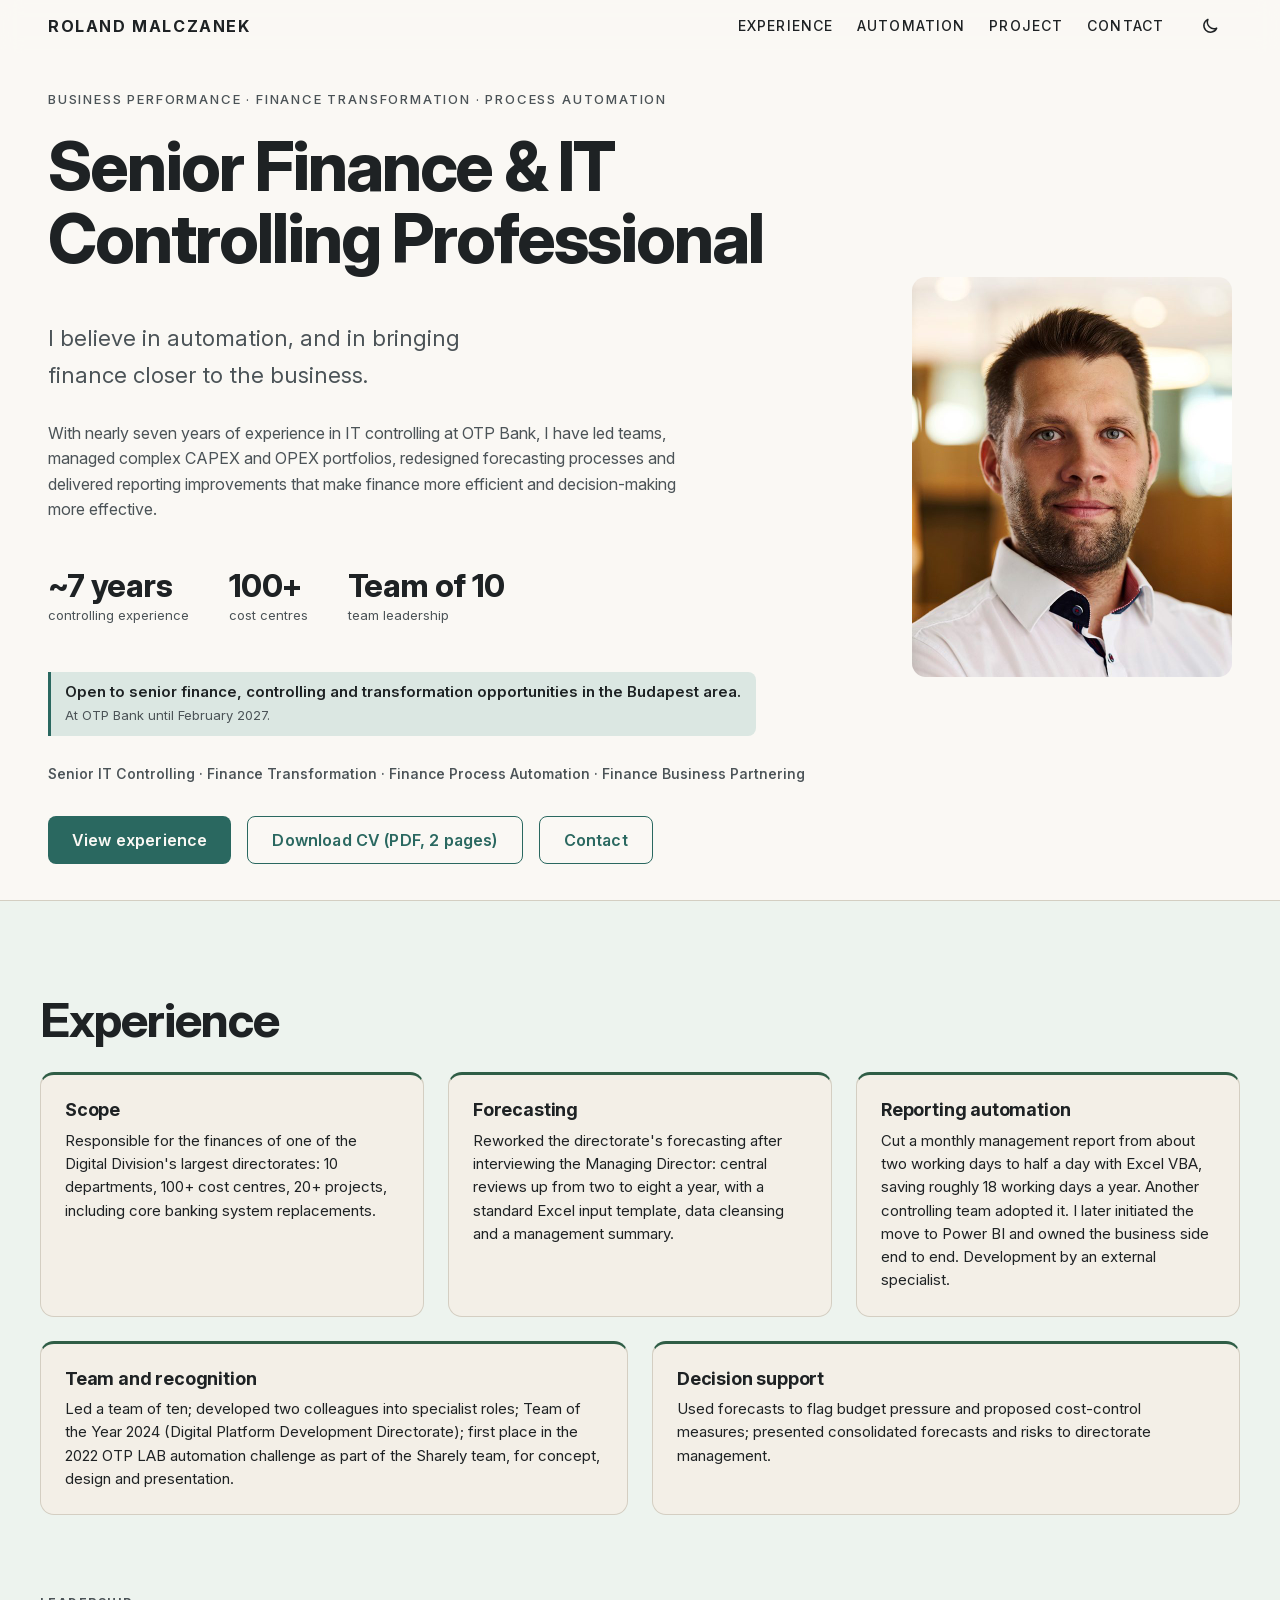
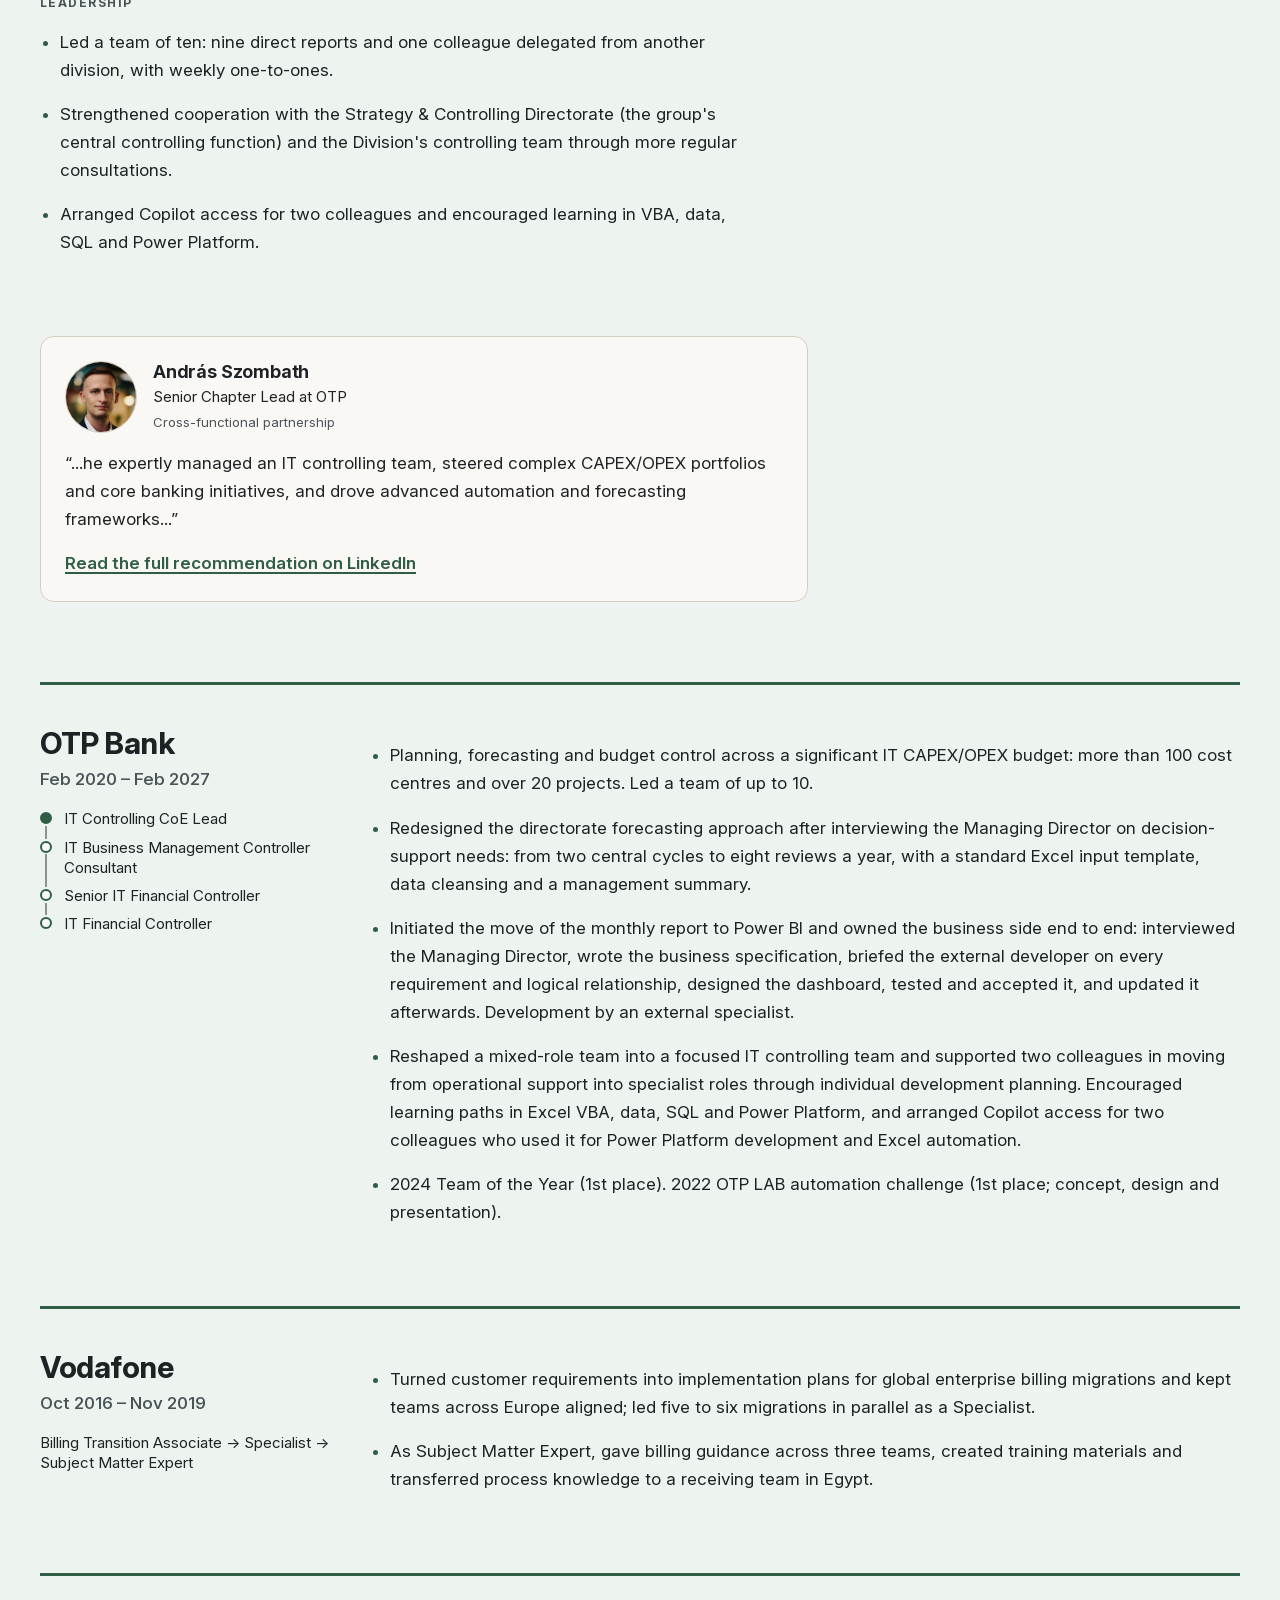
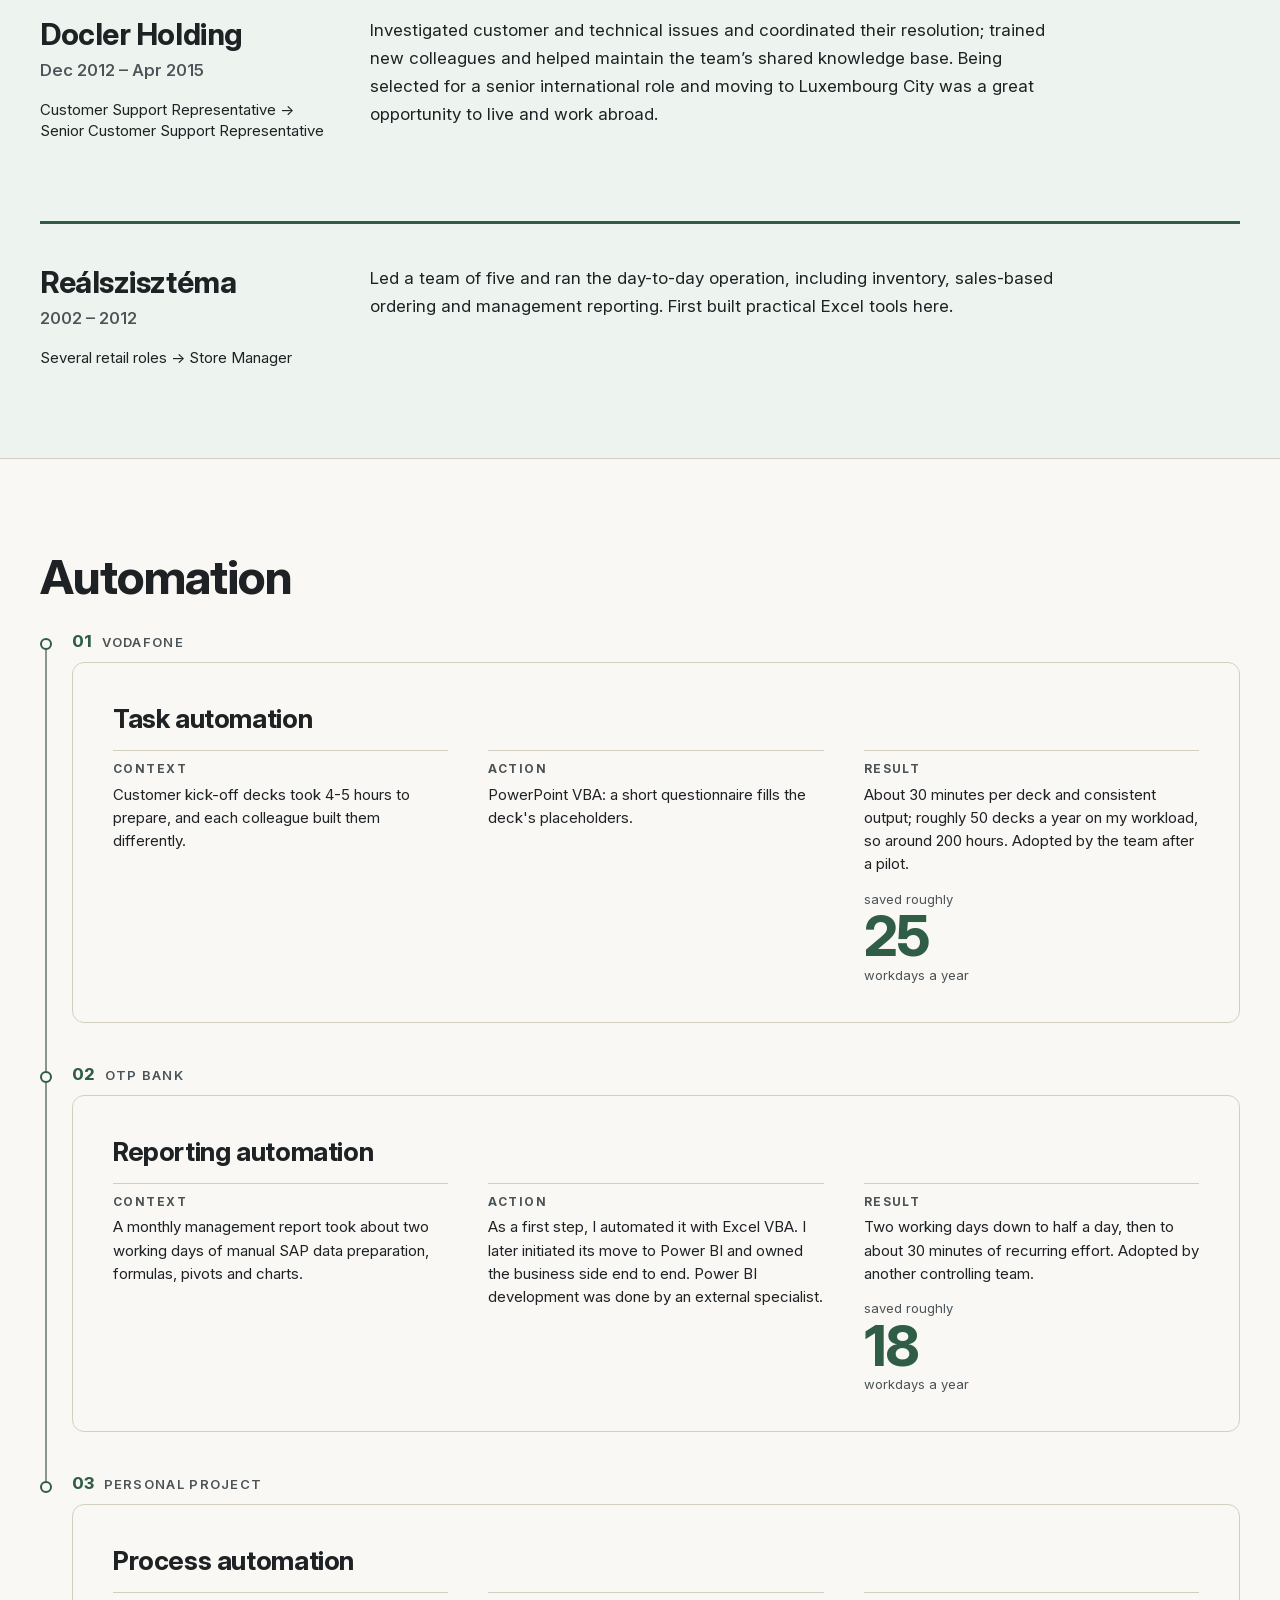
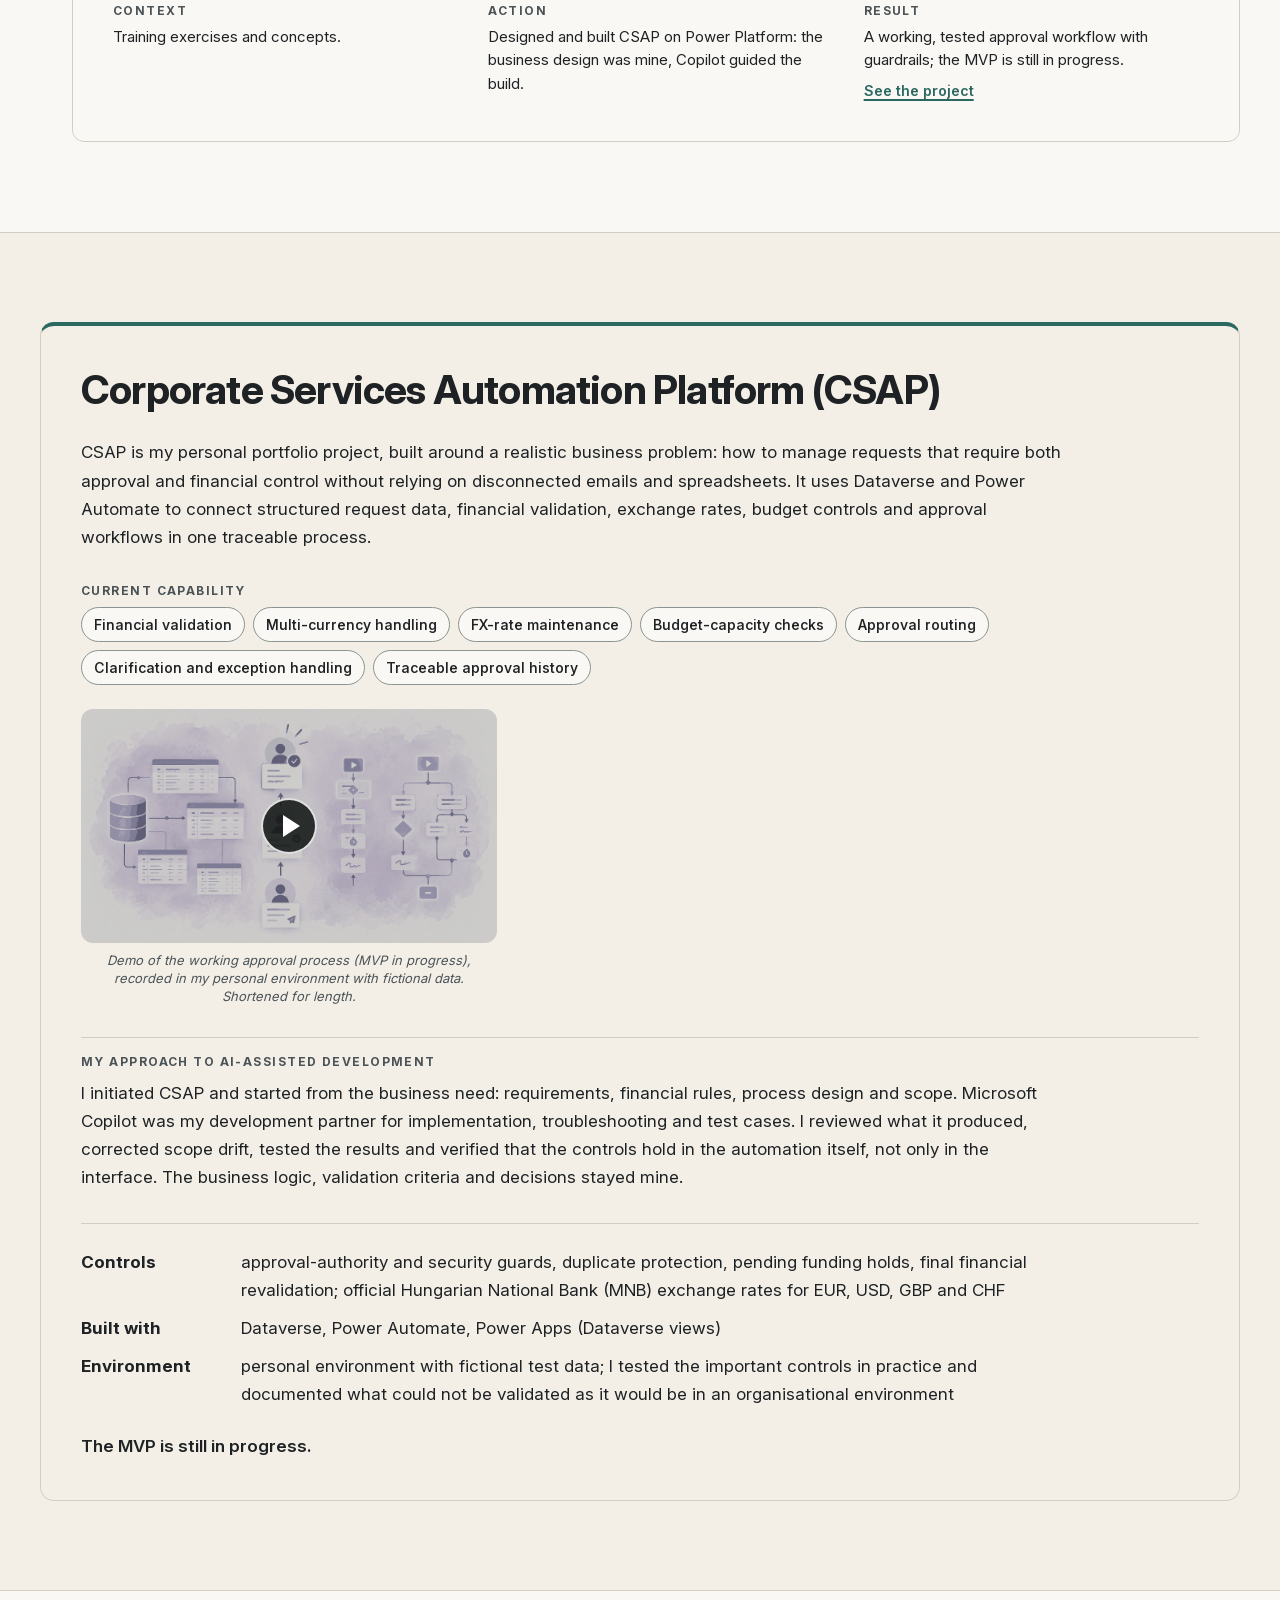
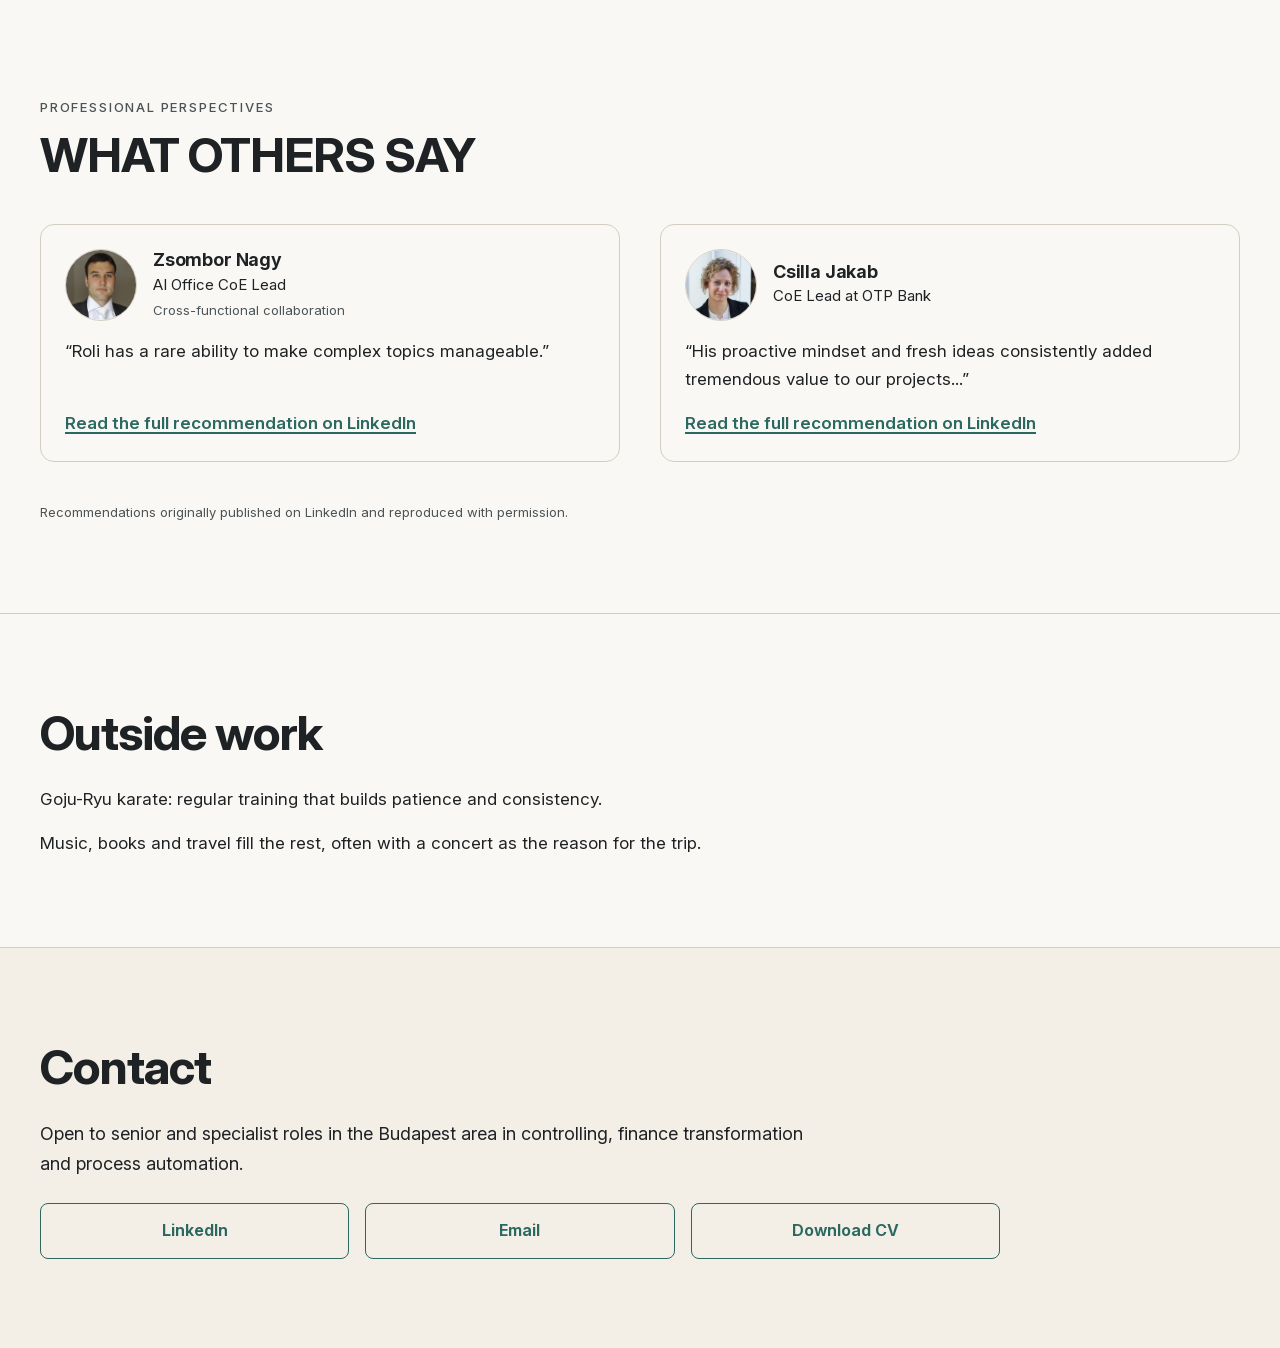
==== index.html @ ece0de37 "Mobile sticky bar: one uniform section label Co-Authored-By: Claude Sonnet 5.5 <noreply@anthropic.co" ====
<!doctype html>
<html lang="en" class="no-js">
<head>
<meta charset="utf-8">
<meta name="viewport" content="width=device-width, initial-scale=1">
<title>Roland Malczanek | Senior Finance &amp; IT Controlling Professional</title>
<meta name="description" content="Senior finance and IT controlling professional with nearly seven years at OTP Bank: forecasting, reporting, team leadership and finance process automation. Open to senior finance, controlling and transformation opportunities in the Budapest area.">
<meta property="og:type" content="website">
<meta property="og:site_name" content="Roland Malczanek">
<meta property="og:locale" content="en_GB">
<meta property="og:url" content="https://rolandmalczanek.com/">
<meta property="og:title" content="Roland Malczanek | Senior Finance &amp; IT Controlling Professional">
<meta property="og:description" content="Senior finance and IT controlling professional with nearly seven years at OTP Bank: forecasting, reporting, team leadership and finance process automation. Open to senior finance, controlling and transformation opportunities in the Budapest area.">
<meta property="og:image" content="https://rolandmalczanek.com/assets/images/social/roland-malczanek-social-preview.png">
<meta property="og:image:secure_url" content="https://rolandmalczanek.com/assets/images/social/roland-malczanek-social-preview.png">
<meta property="og:image:type" content="image/png">
<meta property="og:image:width" content="1200">
<meta property="og:image:height" content="630">
<meta property="og:image:alt" content="Roland Malczanek, finance, controlling and practical automation, rolandmalczanek.com">
<meta name="twitter:card" content="summary_large_image">
<meta name="twitter:title" content="Roland Malczanek | Senior Finance &amp; IT Controlling Professional">
<meta name="twitter:description" content="Senior finance and IT controlling professional with nearly seven years at OTP Bank: forecasting, reporting, team leadership and finance process automation. Open to senior finance, controlling and transformation opportunities in the Budapest area.">
<meta name="twitter:image" content="https://rolandmalczanek.com/assets/images/social/roland-malczanek-social-preview.png">
<meta name="twitter:image:alt" content="Roland Malczanek, finance, controlling and practical automation, rolandmalczanek.com">
<meta name="color-scheme" content="light dark">
<link rel="canonical" href="https://rolandmalczanek.com/">
<link rel="alternate" hreflang="en" href="https://rolandmalczanek.com/">
<link rel="alternate" hreflang="x-default" href="https://rolandmalczanek.com/">
<link rel="preload" href="assets/fonts/InterVariable-latin.woff2" as="font" type="font/woff2" crossorigin>
<script src="assets/js/theme-init.js?v=20261124"></script>
<link rel="stylesheet" href="assets/css/styles.css?v=20261125o">
<script src="assets/js/main.js?v=20261125o" defer></script>
</head>
<body>
<a class="skip-link" href="#main">Skip to main content</a>
<header class="site-header has-menu">
  <div class="wrap wrap--wide header-inner">
    <a class="brand" href="./">ROLAND MALCZANEK</a>
    <div class="header-end">
      <nav aria-label="Main" id="site-nav" data-site-nav>
        <ul class="nav-list">
          <li><a href="#career">EXPERIENCE</a></li><li><a href="#built">AUTOMATION</a></li><li><a href="#project">PROJECT</a></li><li><a href="#contact">CONTACT</a></li>
        </ul>
      </nav>
      <button type="button" class="theme-toggle" data-theme-toggle aria-pressed="false" hidden title="Dark theme"><span class="sr-only">Dark theme</span><svg class="icon-moon" viewBox="0 0 24 24" aria-hidden="true" focusable="false"><path d="M20 14.5A8 8 0 0 1 9.5 4a8 8 0 1 0 10.5 10.5z"/></svg><svg class="icon-sun" viewBox="0 0 24 24" aria-hidden="true" focusable="false"><circle cx="12" cy="12" r="4"/><path d="M12 2v2M12 20v2M4.9 4.9l1.4 1.4M17.7 17.7l1.4 1.4M2 12h2M20 12h2M4.9 19.1l1.4-1.4M17.7 6.3l1.4-1.4"/></svg></button>
      <button type="button" class="nav-toggle" data-nav-toggle aria-controls="site-nav" aria-expanded="false" aria-label="Open navigation" hidden><span class="nav-toggle__bars" aria-hidden="true"></span></button>
    </div>
  </div>
</header>
<main id="main">

  <section class="hero" id="about" aria-labelledby="hero-title">
    <div class="wrap wrap--wide hero__inner">
      <div class="hero__main">
        <p class="eyebrow" data-reveal>Business Performance · Finance Transformation · Process Automation</p>
        <h1 id="hero-title" data-reveal>Senior Finance &amp; IT Controlling Professional</h1>
        <p class="lead" data-reveal>I believe in automation, and in bringing finance closer to the business.</p>
        <p class="hero__body" data-reveal>With nearly seven years of experience in IT controlling at OTP Bank, I have led teams, managed complex CAPEX and OPEX portfolios, redesigned forecasting processes and delivered reporting improvements that make finance more efficient and decision-making more effective.</p>
        <ul class="hero__figures" data-reveal>
          <li><strong>~7 years</strong><span>controlling experience</span></li>
          <li><strong>100+</strong><span>cost centres</span></li>
          <li><strong>Team of 10</strong><span>team leadership</span></li>
        </ul>
        <div class="hero__open" data-reveal>
          <p class="hero__target">Open to senior finance, controlling and transformation opportunities in the Budapest area.</p>
          <p class="hero__until">At OTP Bank until February 2027.</p>
        </div>
        <p class="hero__roles" data-reveal>Senior IT Controlling · Finance Transformation · Finance Process Automation · Finance Business Partnering</p>
        <p class="hero__cta" data-reveal><a class="btn" href="#career">View experience</a> <a class="btn btn--ghost" href="assets/documents/ROLAND_MALCZANEK_CV.pdf" download="ROLAND_MALCZANEK_CV.pdf">Download CV (PDF, 2 pages)</a> <a class="btn btn--ghost" href="#contact">Contact</a></p>
      </div>
      <figure class="hero__photo" data-reveal><img src="assets/images/about/portrait/portrait-roland-malczanek.jpg" width="640" height="800" alt="Portrait of Roland Malczanek" loading="eager" decoding="async"></figure>
    </div>
  </section>

  <section class="section career" id="career" data-tone="otp" aria-labelledby="career-title">
    <div class="wrap">
      <div class="section__head" data-reveal><h2 id="career-title">Experience</h2></div>
<div class="achievements">
<article class="achievement" data-reveal><h3 class="achievement__title">Scope</h3><p>Responsible for the finances of one of the Digital Division's largest directorates: 10 departments, 100+ cost centres, 20+ projects, including core banking system replacements.</p></article>
<article class="achievement" data-reveal><h3 class="achievement__title">Forecasting</h3><p>Reworked the directorate's forecasting after interviewing the Managing Director: central reviews up from two to eight a year, with a standard Excel input template, data cleansing and a management summary.</p></article>
<article class="achievement" data-reveal><h3 class="achievement__title">Reporting automation</h3><p>Cut a monthly management report from about two working days to half a day with Excel VBA, saving roughly 18 working days a year. Another controlling team adopted it. I later initiated the move to Power BI and owned the business side end to end. Development by an external specialist.</p></article>
<article class="achievement" data-reveal><h3 class="achievement__title">Team and recognition</h3><p>Led a team of ten; developed two colleagues into specialist roles; Team of the Year 2024 (Digital Platform Development Directorate); first place in the 2022 OTP LAB automation challenge as part of the Sharely team, for concept, design and presentation.</p></article>
<article class="achievement" data-reveal><h3 class="achievement__title">Decision support</h3><p>Used forecasts to flag budget pressure and proposed cost-control measures; presented consolidated forecasts and risks to directorate management.</p></article>
</div>
<section class="leadership" aria-labelledby="leadership-t" data-reveal>
<h3 id="leadership-t" class="facts-label">Leadership</h3>
<ul class="bullets">
<li>Led a team of ten: nine direct reports and one colleague delegated from another division, with weekly one-to-ones.</li>
<li>Strengthened cooperation with the Strategy &amp; Controlling Directorate (the group's central controlling function) and the Division's controlling team through more regular consultations.</li>
<li>Arranged Copilot access for two colleagues and encouraged learning in VBA, data, SQL and Power Platform.</li>
</ul>
</section>
<div class="exp-rec">
<article class="rec story is-open" id="rec-andras-szombath" data-state="open" data-reveal aria-labelledby="rec-andras-szombath-name">
<header class="rec__who">
<img class="rec__photo" src="assets/images/career/recommendations/andras-szombath.png" width="160" height="160" alt="" loading="lazy" decoding="async">
<div class="rec__id"><h3 class="rec__name" id="rec-andras-szombath-name">András Szombath</h3>
<p class="rec__title">Senior Chapter Lead at OTP</p>
<p class="rec__rel">Cross-functional partnership</p></div>
</header>
<div class="story__stage">
<div class="story__full"><p>“...he expertly managed an IT controlling team, steered complex CAPEX/OPEX portfolios and core banking initiatives, and drove advanced automation and forecasting frameworks...”</p>
</div>
</div>
<p class="rec__link"><a class="media-link" href="https://www.linkedin.com/in/rmalczanek/details/recommendations/" target="_blank" rel="noopener noreferrer">Read the full recommendation on LinkedIn<span class="sr-only"> (opens in a new tab)</span></a></p>
</article>
</div>
      <ol class="employers">
<li><article class="employer" data-employer="otp" id="career-otp" tabindex="-1" data-reveal aria-labelledby="otp-name">
<div class="employer__label">
<h3 class="employer__name" id="otp-name">OTP Bank</h3>
<p class="employer__period"><span class="sr-only">Period: </span>Feb 2020 – Feb 2027</p>
<p class="sr-only">Role progression:</p>
<ol class="progression">
<li lang="en" class="is-latest">IT Controlling CoE Lead</li>
<li lang="en">IT Business Management Controller Consultant</li>
<li lang="en">Senior IT Financial Controller</li>
<li lang="en">IT Financial Controller</li>
</ol>
</div>
<div class="employer__body">
<ul class="bullets">
<li>Planning, forecasting and budget control across a significant IT CAPEX/OPEX budget: more than 100 cost centres and over 20 projects. Led a team of up to 10.</li>
<li>Redesigned the directorate forecasting approach after interviewing the Managing Director on decision-support needs: from two central cycles to eight reviews a year, with a standard Excel input template, data cleansing and a management summary.</li>
<li>Initiated the move of the monthly report to Power BI and owned the business side end to end: interviewed the Managing Director, wrote the business specification, briefed the external developer on every requirement and logical relationship, designed the dashboard, tested and accepted it, and updated it afterwards. Development by an external specialist.</li>
<li>Reshaped a mixed-role team into a focused IT controlling team and supported two colleagues in moving from operational support into specialist roles through individual development planning. Encouraged learning paths in Excel VBA, data, SQL and Power Platform, and arranged Copilot access for two colleagues who used it for Power Platform development and Excel automation.</li>
<li>2024 Team of the Year (1st place). 2022 OTP LAB automation challenge (1st place; concept, design and presentation).</li>
</ul>
</div>
</article></li>
<li><article class="employer" data-employer="vodafone" id="career-vodafone" tabindex="-1" data-reveal aria-labelledby="vf-name">
<div class="employer__label">
<h3 class="employer__name" id="vf-name">Vodafone</h3>
<p class="employer__period"><span class="sr-only">Period: </span>Oct 2016 – Nov 2019</p>
<p class="employer__roles"><span class="sr-only">Role progression: </span>Billing Transition Associate → Specialist → Subject Matter Expert</p>
</div>
<div class="employer__body">
<ul class="bullets">
<li>Turned customer requirements into implementation plans for global enterprise billing migrations and kept teams across Europe aligned; led five to six migrations in parallel as a Specialist.</li>
<li>As Subject Matter Expert, gave billing guidance across three teams, created training materials and transferred process knowledge to a receiving team in Egypt.</li>
</ul>
</div>
</article></li>
<li><article class="employer" data-employer="docler" id="career-docler" tabindex="-1" data-reveal aria-labelledby="dc-name">
<div class="employer__label">
<h3 class="employer__name" id="dc-name">Docler Holding</h3>
<p class="employer__period"><span class="sr-only">Period: </span>Dec 2012 – Apr 2015</p>
<p class="employer__roles"><span class="sr-only">Role progression: </span>Customer Support Representative → Senior Customer Support Representative</p>
</div>
<div class="employer__body">
<div class="prose prose--career">
<p>Investigated customer and technical issues and coordinated their resolution; trained new colleagues and helped maintain the team’s shared knowledge base. Being selected for a senior international role and moving to Luxembourg City was a great opportunity to live and work abroad.</p>
</div>
</div>
</article></li>
<li><article class="employer" data-employer="realszisztema" id="career-realszisztema" tabindex="-1" data-reveal aria-labelledby="rsz-name">
<div class="employer__label">
<h3 class="employer__name" id="rsz-name">Reálszisztéma</h3>
<p class="employer__period"><span class="sr-only">Period: </span>2002 – 2012</p>
<p class="employer__roles"><span class="sr-only">Role progression: </span>Several retail roles → Store Manager</p>
</div>
<div class="employer__body">
<div class="prose prose--career">
<p>Led a team of five and ran the day-to-day operation, including inventory, sales-based ordering and management reporting. First built practical Excel tools here.</p>
</div>
</div>
</article></li>
      </ol>
    </div>
  </section>

  <section class="section" id="built" aria-labelledby="built-title">
    <div class="wrap">
      <div class="section__head" data-reveal><h2 id="built-title">Automation</h2></div>
      <ol class="autoflow" aria-label="Automation progression" data-journey>
<li class="autorow" id="built-stage-1" tabindex="-1" data-stage data-autoreveal>
<div class="autorow__marker"><span class="autorow__num">01</span><span class="autorow__label">Vodafone</span></div>
<div class="autorow__card">
<h3 class="autorow__title">Task automation</h3>
<dl class="autorow__cols">
<div><dt>Context</dt><dd>Customer kick-off decks took 4-5 hours to prepare, and each colleague built them differently.</dd></div>
<div><dt>Action</dt><dd>PowerPoint VBA: a short questionnaire fills the deck's placeholders.</dd></div>
<div><dt>Result</dt><dd>About 30 minutes per deck and consistent output; roughly 50 decks a year on my workload, so around 200 hours. Adopted by the team after a pilot.
<p class="autorow__figure"><span class="autorow__fig-pre">saved roughly</span><strong>25</strong><span class="autorow__fig-post">workdays a year</span></p></dd></div>
</dl>
</div>
</li>
<li class="autorow" id="built-stage-2" tabindex="-1" data-stage data-autoreveal>
<div class="autorow__marker"><span class="autorow__num">02</span><span class="autorow__label">OTP Bank</span></div>
<div class="autorow__card">
<h3 class="autorow__title">Reporting automation</h3>
<dl class="autorow__cols">
<div><dt>Context</dt><dd>A monthly management report took about two working days of manual SAP data preparation, formulas, pivots and charts.</dd></div>
<div><dt>Action</dt><dd>As a first step, I automated it with Excel VBA. I later initiated its move to Power BI and owned the business side end to end. Power BI development was done by an external specialist.</dd></div>
<div><dt>Result</dt><dd>Two working days down to half a day, then to about 30 minutes of recurring effort. Adopted by another controlling team.
<p class="autorow__figure"><span class="autorow__fig-pre">saved roughly</span><strong>18</strong><span class="autorow__fig-post">workdays a year</span></p></dd></div>
</dl>
</div>
</li>
<li class="autorow" id="built-stage-3" tabindex="-1" data-stage data-autoreveal>
<div class="autorow__marker"><span class="autorow__num">03</span><span class="autorow__label">Personal project</span></div>
<div class="autorow__card">
<h3 class="autorow__title">Process automation</h3>
<dl class="autorow__cols">
<div><dt>Context</dt><dd>Training exercises and concepts.</dd></div>
<div><dt>Action</dt><dd>Designed and built CSAP on Power Platform: the business design was mine, Copilot guided the build.</dd></div>
<div><dt>Result</dt><dd>A working, tested approval workflow with guardrails; the MVP is still in progress.<p class="autorow__more"><a class="media-link" href="#project">See the project</a></p></dd></div>
</dl>
</div>
</li>
      </ol>
    </div>
  </section>

  <section class="section section--tint" id="project" aria-labelledby="csap-title">
    <div class="wrap">
      <article class="csap" data-reveal id="built-csap" tabindex="-1" aria-labelledby="csap-title">
<h2 class="csap__title" id="csap-title">Corporate Services Automation Platform (CSAP)</h2>
<div class="csap__overview">
<p>CSAP is my personal portfolio project, built around a realistic business problem: how to manage requests that require both approval and financial control without relying on disconnected emails and spreadsheets. <span class="csap__second">It uses Dataverse and Power Automate to connect structured request data, financial validation, exchange rates, budget controls and approval workflows in one traceable process.</span></p>
</div>
<div class="csap__capability"><p class="facts-label" id="cap-t">Current capability</p>
<ul class="chips" aria-labelledby="cap-t"><li>Financial validation</li><li>Multi-currency handling</li><li>FX-rate maintenance</li><li>Budget-capacity checks</li><li>Approval routing</li><li>Clarification and exception handling</li><li>Traceable approval history</li></ul>
</div>
<figure class="csap__demo">
<a class="csap__demo-link" href="assets/video/csap-demo.mp4" data-demo aria-label="Play CSAP demo video with fictional data"><img src="assets/video/csap-demo-poster.png" width="1024" height="683" alt="" loading="lazy" decoding="async"><span class="csap__demo-play" aria-hidden="true"></span></a>
<figcaption class="stage__caption">Demo of the working approval process (MVP in progress), recorded in my personal environment with fictional data. Shortened for length.</figcaption>
</figure>
<section class="principle" aria-labelledby="csap-ai-t">
<h3 id="csap-ai-t" class="facts-label">My approach to AI-assisted development</h3>
<div class="csap__overview">
<p>I initiated CSAP and started from the business need: requirements, financial rules, process design and scope. Microsoft Copilot was my development partner for implementation, troubleshooting and test cases. I reviewed what it produced, corrected scope drift, tested the results and verified that the controls hold in the automation itself, not only in the interface. The business logic, validation criteria and decisions stayed mine.</p>
</div>
</section>
<div class="principle">
<dl class="csap__facts">
<div><dt>Controls</dt><dd>approval-authority and security guards, duplicate protection, pending funding holds, final financial revalidation; official Hungarian National Bank (MNB) exchange rates for EUR, USD, GBP and CHF</dd></div>
<div><dt>Built with</dt><dd>Dataverse, Power Automate, Power Apps (Dataverse views)</dd></div>
<div><dt>Environment</dt><dd>personal environment with fictional test data; I tested the important controls in practice and documented what could not be validated as it would be in an organisational environment</dd></div>
</dl>
</div>
<p class="csap__status">The MVP is still in progress.</p>
      </article>
    </div>
  </section>

  <section class="section recs" id="recommendations" aria-labelledby="recs-title">
    <div class="wrap">
      <div class="section__head" data-reveal><p class="eyebrow">PROFESSIONAL PERSPECTIVES</p><h2 id="recs-title">WHAT OTHERS SAY</h2></div>
      <div class="recs__grid">
<article class="rec story is-open" id="rec-zsombor-nagy" data-state="open" data-reveal aria-labelledby="rec-zsombor-nagy-name">
<header class="rec__who">
<img class="rec__photo" src="assets/images/career/recommendations/zsombor-nagy.jpeg" width="160" height="160" alt="" loading="lazy" decoding="async">
<div class="rec__id"><h3 class="rec__name" id="rec-zsombor-nagy-name">Zsombor Nagy</h3>
<p class="rec__title">AI Office CoE Lead</p>
<p class="rec__rel">Cross-functional collaboration</p></div>
</header>
<div class="story__stage">
<div class="story__full"><p>“Roli has a rare ability to make complex topics manageable.”</p>
</div>
</div>
<p class="rec__link"><a class="media-link" href="https://www.linkedin.com/in/rmalczanek/details/recommendations/" target="_blank" rel="noopener noreferrer">Read the full recommendation on LinkedIn<span class="sr-only"> (opens in a new tab)</span></a></p>
</article>
<article class="rec story is-open" id="rec-csilla-jakab" data-state="open" data-reveal aria-labelledby="rec-csilla-jakab-name">
<header class="rec__who">
<img class="rec__photo" src="assets/images/career/recommendations/csilla-jakab.jpeg" width="160" height="160" alt="" loading="lazy" decoding="async">
<div class="rec__id"><h3 class="rec__name" id="rec-csilla-jakab-name">Csilla Jakab</h3>
<p class="rec__title">CoE Lead at OTP Bank</p></div>
</header>
<div class="story__stage">
<div class="story__full"><p>“His proactive mindset and fresh ideas consistently added tremendous value to our projects...”</p>
</div>
</div>
<p class="rec__link"><a class="media-link" href="https://www.linkedin.com/in/rmalczanek/details/recommendations/" target="_blank" rel="noopener noreferrer">Read the full recommendation on LinkedIn<span class="sr-only"> (opens in a new tab)</span></a></p>
</article>
      </div>
      <p class="recs__note">Recommendations originally published on LinkedIn and reproduced with permission.</p>
    </div>
  </section>

  <section class="section" id="outside-work" aria-labelledby="outside-t">
    <div class="wrap">
      <div class="section__head" data-reveal><h2 id="outside-t">Outside work</h2></div>
      <div class="prose" data-reveal>
        <p>Goju-Ryu karate: regular training that builds patience and consistency.</p>
        <p>Music, books and travel fill the rest, often with a concert as the reason for the trip.</p>
      </div>
    </div>
  </section>

  <section class="section section--tint" id="contact" aria-labelledby="contact-title">
    <div class="wrap">
      <div class="section__head" data-reveal><h2 id="contact-title">Contact</h2></div>
      <div class="contact" data-reveal>
        <p class="contact__lead">Open to senior and specialist roles in the Budapest area in controlling, finance transformation and process automation.</p>
        <ul class="contact__links">
          <li><a class="contact-cta" href="https://www.linkedin.com/in/rmalczanek/" target="_blank" rel="noopener noreferrer">LinkedIn<span class="sr-only"> (opens in a new tab)</span></a></li>
          <li><a class="contact-cta" href="mailto:rolandmalczanek@gmail.com">Email</a></li>
          <li><a class="contact-cta" href="assets/documents/ROLAND_MALCZANEK_CV.pdf" download="ROLAND_MALCZANEK_CV.pdf">Download CV<span class="sr-only"> (PDF, 2 pages)</span></a></li>
        </ul>
      </div>
    </div>
  </section>

</main>
<!-- Cloudflare Web Analytics --><script defer src='https://static.cloudflareinsights.com/beacon.min.js' data-cf-beacon='{"token": "97649c5a8bd44e4db06e0d019a4d0b42"}'></script><!-- End Cloudflare Web Analytics -->
</body>
</html>
---- assets/css/styles.css ----
/* ==========================================================================
   Tokens
   Colours are semantic tokens defined once with light-dark(); the active
   scheme comes from the system preference (first visit) or from
   <html data-theme="light|dark"> (manual choice, set by assets/js).
   ========================================================================== */
@font-face {
  font-family: "Inter Variable";
  src: url("../fonts/InterVariable-latin.woff2") format("woff2");
  font-weight: 100 900;
  font-style: normal;
  font-display: swap;
}
/* Metric-matched fallback to limit layout shift while Inter loads */
/* Allura: registered only; not applied to any element yet. Self-hosted, SIL OFL (see assets/fonts/allura/OFL.txt). */
@font-face {
  font-family: "Allura";
  src: url("../fonts/allura/allura-regular.woff2") format("woff2");
  font-weight: 400;
  font-style: normal;
  font-display: swap;
}

@font-face {
  font-family: "Inter Fallback";
  src: local("Arial");
  size-adjust: 107.4%;
  ascent-override: 90.5%;
  descent-override: 22.6%;
  line-gap-override: 0%;
}

:root {
  color-scheme: light dark;

  --font-sans: "Inter Variable", "Inter Fallback", system-ui, -apple-system, "Segoe UI", Roboto, "Helvetica Neue", Arial, sans-serif;

  /* Surfaces and text */
  --color-bg: light-dark(#faf8f4, #181b1d);
  --color-surface: light-dark(#f3efe7, #212527);       /* sand */
  --color-surface-alt: light-dark(#e8eee9, #263030);   /* grey-green */
  --color-text: light-dark(#1e2224, #ece9e3);
  --color-muted: light-dark(#4b5357, #b2b8b5);
  --color-border: light-dark(#d4cec2, #3a4343);
  --color-border-strong: light-dark(#8a9490, #6d7977);

  /* Accent (muted sage / blue-green) */
  --color-accent: light-dark(#2a6860, #8ccdbf);
  --color-accent-hover: light-dark(#184840, #bde8dd);
  --color-accent-soft: light-dark(#dbe7e2, #2a3a37);
  --color-on-accent: light-dark(#faf8f4, #12201e);
  --color-focus: light-dark(#1b5f8c, #9fd0f0);

  /* Employer tones: subtle hints only, never corporate branding */
  --tone-otp-accent: light-dark(#2f5d46, #93c9a8);            /* muted forest / sage */
  --tone-otp-tint: light-dark(#edf3ee, #1b201e);
  --tone-vodafone-accent: light-dark(#85435a, #dba3b5);       /* muted dusty rose */
  --tone-vodafone-tint: light-dark(#f7eef0, #201c1e);
  --tone-docler-accent: light-dark(#6a5640, #d6c1a2);         /* warm sand / taupe */
  --tone-docler-tint: light-dark(#f3ede3, #201e1a);
  --tone-realszisztema-accent: light-dark(#735510, #d9b45c);  /* muted ochre, graphite ink */
  --tone-realszisztema-tint: light-dark(#f1ecd6, #1e1d19);

  /* About: one warm editorial family */
  --about-open-bg: light-dark(#f4ece0, #211d19);
  --about-karate-bg: light-dark(#efe5d6, #26201a);   --about-karate-accent: light-dark(#a23a2a, #f2937f);
  --about-reading-bg: light-dark(#f4efe5, #201f1c);  --about-reading-accent: light-dark(#6f5222, #d8b57b);
  --about-music-bg: light-dark(#e9dbc8, #2b2118);    --about-music-accent: light-dark(#8f3f12, #f1a874);
  --about-travel-bg: light-dark(#e6eae3, #1f2422);   --about-travel-accent: light-dark(#1d6761, #84d3cb);
  --about-ai-bg: light-dark(#e5e3ee, #1e1f2d);       --about-ai-accent: light-dark(#423d9c, #b7b4f4);
  --about-line: color-mix(in srgb, var(--color-text) 24%, transparent);

  /* Scale */
  --subhead-fs: 1.125rem;     /* shared subsection heading (Music: Concerts, Festivals) */
  --space-1: .5rem;
  --space-2: 1rem;
  --space-3: 1.5rem;
  --space-4: 2.5rem;
  --space-5: 5rem;
  --radius: .875rem;          /* cards: 14px */
  --radius-sm: .5rem;         /* controls */
  --measure: 70ch;
  --wrap: 75rem;              /* 1200px */
  --dur: 220ms;
  --ease: cubic-bezier(.4, 0, .2, 1);
  --reveal-dur: 600ms;
  --reveal-ease: cubic-bezier(.22, .61, .36, 1);
  --gutter: clamp(1rem, 4vw, 3rem);
  --section-y: clamp(3rem, 7vw, 6rem);
  --block-gap: clamp(2.5rem, 5vw, 4rem);
  --card-pad: var(--space-3);
  --built-fs: 1.0625rem;          /* one body size for every normal paragraph in Built */
  --ease-out: cubic-bezier(.22, 1, .36, 1);
  --tone-dur: 600ms;
  --header-h: 3.8125rem;      /* measured by main.js; this is the no-JS desktop estimate */
}
@media (max-width: 40rem) { :root { --header-h: 5rem; } }
:root[data-theme="light"] { color-scheme: light; }
:root[data-theme="dark"]  { color-scheme: dark; }

/* ==========================================================================
   Base
   ========================================================================== */
*, *::before, *::after { box-sizing: border-box; }
html { scroll-behavior: smooth; -webkit-text-size-adjust: 100%; scroll-padding-top: calc(var(--header-h) + var(--space-2)); }
body {
  margin: 0;
  font-family: var(--font-sans);
  font-size: 1.0625rem;
  line-height: 1.65;
  color: var(--color-text);
  background: var(--color-bg);
  overflow-wrap: break-word;
}
h1, h2, h3, h4 { line-height: 1.2; margin: 0; text-wrap: balance; }
p, ul, ol, dl, dd, figure { margin: 0; }
ul, ol { padding: 0; list-style: none; }
.wrap { width: min(100% - 2 * var(--space-2), var(--wrap)); margin-inline: auto; }
.wrap--wide { width: min(100% - 2 * var(--gutter), 90rem); }
.prose { max-width: var(--measure); }
.prose > * + * { margin-top: var(--space-2); }

a {
  color: var(--color-accent);
  text-underline-offset: .2em;
  text-decoration-thickness: 1px;
  transition: color var(--dur) var(--ease);
}
a:hover { color: var(--color-accent-hover); text-decoration-thickness: 2px; }
:focus-visible { outline: 3px solid var(--color-focus); outline-offset: 3px; border-radius: 3px; }
[hidden] { display: none !important; }
[tabindex="-1"]:focus { outline: none; }

.sr-only {
  position: absolute; width: 1px; height: 1px; margin: -1px; padding: 0;
  overflow: hidden; clip-path: inset(50%); white-space: nowrap; border: 0;
}

.skip-link {
  position: absolute; left: var(--space-2); top: -4rem;
  padding: var(--space-1) var(--space-2);
  background: var(--color-text); color: var(--color-bg);
  border-radius: var(--radius-sm); z-index: 10;
  transition: top var(--dur) var(--ease);
}
.skip-link:focus { top: var(--space-1); color: var(--color-bg); }

/* ==========================================================================
   Header: sticky, translucent, theme-aware. No auto-hide, no resizing on scroll.
   ========================================================================== */
.site-header {
  position: sticky; top: 0; z-index: 50;
  background: var(--color-bg);                       /* fallback: opaque when backdrop-filter is unavailable */
  border-bottom: 1px solid transparent;              /* reserved so the border never shifts layout */
  transition: border-color var(--dur) var(--ease);
}
@supports ((backdrop-filter: blur(1px)) or (-webkit-backdrop-filter: blur(1px))) {
  .site-header {
    background: color-mix(in srgb, var(--color-bg) 72%, transparent);
    -webkit-backdrop-filter: blur(10px) saturate(1.05);
    backdrop-filter: blur(10px) saturate(1.05);
  }
}
.site-header.is-scrolled, .no-js .site-header { border-bottom-color: var(--color-border); }
.header-inner {
  display: flex; flex-wrap: wrap; align-items: center;
  justify-content: space-between; gap: 0 var(--space-3);
  padding-block: .25rem;
}
.brand { color: var(--color-text); font-size: 1rem; font-weight: 700; text-decoration: none; text-transform: uppercase; letter-spacing: .1em; white-space: nowrap; }
.brand:hover { color: var(--color-accent); }
.nav-list { display: flex; flex-wrap: wrap; align-items: center; gap: 0 var(--space-3); }
.nav-list a, .theme-toggle {
  display: inline-flex; align-items: center; min-height: 2.75rem;
  color: var(--color-text); text-decoration: none; font-size: .875rem; font-weight: 500; letter-spacing: .08em;
}
.nav-list a:hover { color: var(--color-accent); text-decoration: underline; }
.lang-switch { font-weight: 650; padding-inline: .75rem; }
.nav-list .lang-switch {
  min-height: 2.25rem; border: 1px solid var(--color-border-strong); border-radius: var(--radius-sm);
}
.theme-toggle {
  justify-content: center; width: 2.75rem; padding: 0; cursor: pointer;
  background: none; border: 0; border-radius: var(--radius-sm);
  transition: color var(--dur) var(--ease);
}
.theme-toggle:hover { color: var(--color-accent); }
.theme-toggle svg { width: 1.25rem; height: 1.25rem; fill: none; stroke: currentColor; stroke-width: 1.8; stroke-linecap: round; stroke-linejoin: round; }
@media (max-width: 40rem) {
  /* Two stable rows on phones (brand, then navigation); never a third */
  .header-inner nav { width: 100%; }
  .nav-list { flex-wrap: nowrap; justify-content: space-between; gap: 0 .5rem; }
  .nav-list a { font-size: .75rem; letter-spacing: .05em; }
  .nav-list .lang-switch { padding-inline: .5rem; }
  .theme-toggle { width: 2.5rem; }
}
/* Header with collapsible navigation (en markup: .has-menu). Inline from 64rem; below that, JS users get a hamburger and a dropdown panel. Without JS the inline list remains. */
.has-menu .header-end { display: flex; align-items: center; gap: 0 var(--space-3); }
.has-menu .nav-toggle { display: none; }
.has-menu .nav-backdrop { display: none; }
@media (max-width: 40rem) {
  .has-menu .header-end { width: 100%; }
  .has-menu .header-end nav { flex: 1 1 auto; }
  .has-menu .theme-toggle { width: 2.5rem; }
}
@media (max-width: 63.99rem) {
  .js { --header-h: 3.8125rem; }
  .js .has-menu .header-inner { flex-wrap: nowrap; }
  .js .has-menu .header-end { width: auto; margin-left: auto; gap: 0 .25rem; }
  .js .has-menu .header-end nav {
    position: absolute; top: 100%; left: 0; right: 0; z-index: 2; flex: none;
    background: var(--color-bg); border-bottom: 1px solid var(--color-border);
    box-shadow: 0 .75rem 1.5rem -1rem rgba(0, 0, 0, .35);
    visibility: hidden; opacity: 0; transform: translateY(-.375rem);
    transition: opacity var(--dur) var(--ease), transform var(--dur) var(--ease), visibility 0s linear var(--dur);
  }
  .js .has-menu.is-menu-open .header-end nav { visibility: visible; opacity: 1; transform: none; transition-delay: 0s; }
  .js .has-menu .nav-list { flex-direction: column; flex-wrap: nowrap; align-items: stretch; gap: 0; width: min(100%, 75rem); margin-inline: auto; padding: .25rem var(--space-2) .5rem; }
  .js .has-menu .nav-list li + li { border-top: 1px solid var(--color-border); }
  .js .has-menu .nav-list a { display: flex; min-height: 3.25rem; font-size: .9375rem; letter-spacing: .08em; }
  .js .has-menu .nav-toggle {
    display: inline-flex; align-items: center; justify-content: center; width: 2.75rem; min-height: 2.75rem; padding: 0;
    background: none; border: 0; border-radius: var(--radius-sm); color: var(--color-text); cursor: pointer;
  }
  .js .has-menu .nav-toggle[hidden] { display: none; }
  .js .has-menu .nav-toggle:hover { color: var(--color-accent); }
  .nav-toggle__bars, .nav-toggle__bars::before, .nav-toggle__bars::after {
    display: block; width: 1.25rem; height: 2px; background: currentColor; border-radius: 1px;
    transition: transform var(--dur) var(--ease), background-color var(--dur) var(--ease);
  }
  .nav-toggle__bars { position: relative; }
  .nav-toggle__bars::before, .nav-toggle__bars::after { content: ""; position: absolute; left: 0; }
  .nav-toggle__bars::before { top: -.375rem; }
  .nav-toggle__bars::after { top: .375rem; }
  .is-menu-open .nav-toggle__bars { background: transparent; }
  .is-menu-open .nav-toggle__bars::before { transform: translateY(.375rem) rotate(45deg); }
  .is-menu-open .nav-toggle__bars::after { transform: translateY(-.375rem) rotate(-45deg); }
  .js .has-menu .nav-backdrop { display: block; position: absolute; top: 100%; left: 0; right: 0; height: 100vh; z-index: 1; background: rgba(0, 0, 0, .28); opacity: 0; visibility: hidden; transition: opacity var(--dur) var(--ease), visibility 0s linear var(--dur); }
  .js .has-menu.is-menu-open .nav-backdrop { opacity: 1; visibility: visible; transition-delay: 0s; }
}
@media (prefers-reduced-motion: reduce) {
  .has-menu .header-end nav, .nav-backdrop, .nav-toggle__bars, .nav-toggle__bars::before, .nav-toggle__bars::after { transition: none !important; }
}
.theme-toggle .icon-sun { display: none; }
.theme-toggle[aria-pressed="true"] .icon-sun { display: block; }
.theme-toggle[aria-pressed="true"] .icon-moon { display: none; }

/* ==========================================================================
   Hero and sections
   ========================================================================== */
.hero {
  display: flex; flex-direction: column;
  min-height: calc(100vh - var(--header-h));
  min-height: calc(100svh - var(--header-h));
}
.hero__inner { flex: 1; display: flex; flex-direction: column; container-type: inline-size; padding-block: clamp(2rem, 6svh, 4.5rem) clamp(1rem, 3svh, 2rem); }
.hero__main { flex: 1; display: flex; flex-direction: column; justify-content: center; align-items: flex-start; }
.eyebrow { margin: 0 0 var(--space-3); color: var(--color-muted); font-size: .8125rem; font-weight: 500; letter-spacing: .14em; text-transform: uppercase; }
.hero h1 {
  --hero-fs: 16.5cqi;                         /* mobile: line 3 breaks once, after its first words */
  margin: 0 0 var(--space-4); font-size: min(var(--hero-fs), 14svh);
  line-height: 1.02; letter-spacing: -.035em; font-weight: 760; text-wrap: initial;
}
@media (min-width: 40rem) { .hero h1 { --hero-fs: 15cqi; } }
@media (min-width: 64rem) { .hero h1 { --hero-fs: 9.4cqi; } }
html[lang="hu"] .hero h1 { --hero-fs: 12.2cqi; }
@media (min-width: 40rem) { html[lang="hu"] .hero h1 { --hero-fs: 9cqi; } }
@media (min-width: 64rem) { html[lang="hu"] .hero h1 { --hero-fs: 9.2cqi; } }
@media (max-height: 48rem) {
  .hero__inner { padding-block: 1.25rem .5rem; }
  .eyebrow { margin-bottom: var(--space-2); }
  .hero h1 { margin-bottom: var(--space-3); }
  .hero__cta { margin-top: var(--space-3); }
}
.hero__line { display: block; }
.hero__line--accent { color: var(--color-accent); }
.hero .nb { white-space: nowrap; }
.lead { max-width: 44rem; margin: 0; text-wrap: balance; font-size: clamp(1.125rem, 1rem + .6vw, 1.4rem); color: var(--color-muted); }
.hero__cta { margin-top: var(--space-4); }
.btn {
  display: inline-flex; align-items: center; min-height: 3rem; padding: 0 1.5rem;
  font-weight: 600; font-size: 1rem; letter-spacing: .01em; text-decoration: none;
  color: var(--color-on-accent); background: var(--color-accent); border-radius: var(--radius-sm);
  transition: background-color var(--dur) var(--ease);
}
.btn:hover { color: var(--color-on-accent); background: var(--color-accent-hover); }
.scroll-cue {
  align-self: flex-start; display: inline-flex; align-items: center; gap: .5rem; min-height: 2.75rem;
  color: var(--color-muted); font-size: .75rem; font-weight: 500; letter-spacing: .14em; text-transform: uppercase; text-decoration: none;
}
.scroll-cue:hover { color: var(--color-text); text-decoration: none; }
.scroll-cue svg { width: 1rem; height: 1rem; fill: none; stroke: currentColor; stroke-width: 2; stroke-linecap: round; stroke-linejoin: round; }

.section { padding-block: var(--section-y); border-top: 1px solid var(--color-border); }
.section--tint { background: var(--color-surface); }
.section__head { margin-bottom: var(--space-3); max-width: var(--measure); }
.section__head h2 { font-size: clamp(1.875rem, 1.3rem + 2.4vw, 3rem); letter-spacing: -.02em; font-weight: 720; }
.section__head p { margin-top: var(--space-2); color: var(--color-muted); }
.subhead { margin: 0 0 var(--space-2); font-size: clamp(1.375rem, 1.1rem + 1.1vw, 1.875rem); letter-spacing: -.015em; font-weight: 680; }

/* ==========================================================================
   Shared small-caps labels (one definition; colour set per component)
   ========================================================================== */
.proof-label, .facts-label, .stage__kind, .stage__flow dt, .csap__eyebrow, .about-ch__label,
.evidence__block h4, .results-practice h4 {
  font-size: .75rem; font-weight: 700; letter-spacing: .12em; line-height: 1.4; text-transform: uppercase;
}
.proof-label, .facts-label { color: var(--color-muted); }

/* ==========================================================================
   Cards and disclosures
   ========================================================================== */
.card-grid { display: grid; gap: var(--space-3); grid-template-columns: minmax(0, 1fr); }
@media (min-width: 40rem) { .card-grid { grid-template-columns: repeat(2, minmax(0, 1fr)); } }
@media (min-width: 70rem) { .card-grid { grid-template-columns: repeat(3, minmax(0, 1fr)); } }
/* With JS the grid aligns to the top and main.js gives every collapsed card the same height,
   so an expanded card grows alone and never leaves empty space in its neighbours. */
.js .card-grid { align-items: start; }
.card-grid > li { display: flex; }
.card {
  flex: 1; min-width: 0; display: flex; flex-direction: column;
  padding: var(--card-pad); border: 1px solid var(--color-border); border-radius: var(--radius);
  background: var(--color-surface); transition: border-color var(--dur) var(--ease);
}
.section--tint .card { background: var(--color-bg); }
.card:hover, .card:focus-within { border-color: var(--color-border-strong); }
.card__title { font-size: 1.25rem; font-weight: 680; letter-spacing: -.01em; transition: color var(--dur) var(--ease); }
.card:hover .card__title, .card:focus-within .card__title { color: var(--color-accent); }
.card__claim { margin: var(--space-1) 0 var(--space-2); }
.card__sub { margin-top: .25rem; color: var(--color-muted); font-size: .9375rem; }
.proof-card .disclosure-btn { margin-top: auto; align-self: flex-start; }

.disclosure-btn {
  display: inline-flex; align-items: center; gap: .5rem; min-height: 2.75rem; padding: 0 1rem;
  font: inherit; font-size: .9375rem; font-weight: 600; color: var(--color-accent); cursor: pointer;
  background: transparent; border: 1px solid var(--color-accent); border-radius: var(--radius-sm);
  transition: color var(--dur) var(--ease), background-color var(--dur) var(--ease), border-color var(--dur) var(--ease);
}
.disclosure-btn:hover { background: var(--color-accent-soft); color: var(--color-accent-hover); border-color: var(--color-accent-hover); }
.disclosure-btn svg { width: 1rem; height: 1rem; fill: none; stroke: currentColor; stroke-width: 2.2; stroke-linecap: round; stroke-linejoin: round; transition: transform var(--dur) var(--ease); }
.disclosure-btn[aria-expanded="true"] svg { transform: rotate(180deg); }
.disclosure-panel__inner > :first-child { margin-top: var(--space-3); }
.disclosure-panel__inner > * + * { margin-top: var(--space-2); }
.proof-points { display: grid; gap: var(--space-1); padding-left: 1.25rem; list-style: disc; }
.proof-points li::marker { color: var(--color-accent); }
.deep-link { display: inline-block; font-weight: 600; }
.deep-link::after { content: " \2192"; }

/* With JS: panels collapse. Without JS: buttons are hidden and all content stays visible. */
.no-js .disclosure-btn { display: none; }
.no-js .disclosure-panel__inner > :first-child { margin-top: var(--space-2); }
.js .disclosure-panel {
  display: grid; grid-template-rows: 0fr; visibility: hidden;
  transition: grid-template-rows var(--dur) var(--ease), visibility 0s linear var(--dur);
}
.js .disclosure-btn[aria-expanded="true"] + .disclosure-panel { grid-template-rows: 1fr; visibility: visible; transition-delay: 0s; }
.js .disclosure-panel__inner { overflow: hidden; min-height: 0; }
.js .disclosure-panel.is-instant { transition: none; }

.btn--ghost { color: var(--color-accent); background: transparent; border: 1px solid var(--color-accent); }
.btn--ghost:hover { color: var(--color-accent-hover); background: var(--color-accent-soft); }
.coming-soon { margin-left: .5rem; white-space: nowrap; padding: .1rem .5rem; border: 1px solid currentColor; border-radius: 99px; font-size: .6875rem; font-weight: 650; letter-spacing: .08em; text-transform: uppercase; }
[aria-disabled="true"] { cursor: not-allowed; }
.btn--ghost[aria-disabled="true"] { color: var(--color-muted); border-color: var(--color-border-strong); background: transparent; }

/* ==========================================================================
   Story disclosure (accordion): teaser and full story share one area.
   The area animates between two measured heights and returns to natural height
   when idle, so nothing can stay clipped. No JS: the full story is shown.
   ========================================================================== */
.story__btn { margin-top: var(--space-2); font-size: .8125rem; letter-spacing: .08em; text-transform: uppercase; }
.story__stage { position: relative; }
.no-js .story__teaser, .no-js .story__btn { display: none; }
.js .story__stage { display: grid; grid-template-columns: minmax(0, 1fr); align-items: start; transition: height 600ms var(--ease-out); }
.js .story.is-open > .story__stage, .js .story.is-open .story__stage { transition-duration: 650ms; }
.js .story[data-state="opening"] .story__stage, .js .story[data-state="closing"] .story__stage { overflow: hidden; }
.js .story__teaser, .js .story__full { grid-area: 1 / 1; min-width: 0; }
.js .story:not([data-state]) .story__full, .js .story[data-state="closed"] .story__full, .js .story[data-state="open"] .story__teaser { display: none; }
.js .story__teaser { opacity: 1; transition: opacity 400ms var(--ease-out) 200ms; }
.js .story.is-open .story__teaser { opacity: 0; transition: opacity 240ms ease; }
.js .story__full { opacity: 0; transform: translateY(10px); transition: opacity 240ms ease, transform 240ms ease; }
.js .story.is-open .story__full { opacity: 1; transform: none; transition: opacity 450ms var(--ease-out) 200ms, transform 550ms var(--ease-out) 200ms; }
.story__teaser > * + *, .story__full > * + * { margin-top: var(--space-2); }

/* ==========================================================================
   Built
   ========================================================================== */
.story__teaser p, .story__full p, .csap__overview p, .portfolio-card .prose p, .stage__endpoint, .journey-lead {
  font-size: var(--built-fs); line-height: 1.65; color: var(--color-text);
}
.journey-lead { color: var(--color-muted); }
.story__full .facts-label { font-size: .75rem; line-height: 1.4; }
.story__full .story__note { color: var(--color-muted); font-size: .9375rem; font-style: italic; }
.reporting { max-width: var(--measure); }
.journey-intro, .built-more { margin-top: var(--block-gap); }
.built-more { display: grid; gap: var(--space-4); }
.journey-lead { margin-bottom: var(--space-2); }
.section__head + .journey-intro { margin-top: 0; }
.journey-path { display: flex; flex-wrap: wrap; gap: .25rem .5rem; margin-bottom: var(--space-4); color: var(--color-muted); font-size: .8125rem; font-weight: 650; letter-spacing: .08em; text-transform: uppercase; }
.journey-path li { display: inline-flex; align-items: center; gap: .5rem; }
.journey-path li:not(:last-child)::after { content: "\2192"; }
.journey-path a { display: inline-block; padding-block: .625rem; color: inherit; text-decoration: none; }
.journey-path a:hover { color: var(--color-accent); text-decoration: underline; }

/* Automation Journey: one continuous far-left timeline with numbered circles.
   Desktop: left summary (circle, eyebrow, title, progression) + right story. Mobile: title, story, control, progression. */
.journey { --journey-progress: 0; position: relative; isolation: isolate; display: grid; gap: var(--block-gap); padding-left: 2.25rem; counter-reset: stage; }
.journey::before, .journey::after { content: ""; position: absolute; z-index: -1; left: .6875rem; top: .75rem; width: 2px; border-radius: 2px; }
.journey::before { bottom: var(--journey-end, .75rem); background: var(--color-border); }
.journey::after { height: 0; background: var(--color-accent); }
.journey.is-live::after { height: calc((100% - .75rem - var(--journey-end, .75rem)) * var(--journey-progress)); }
.stage { position: relative; display: grid; grid-template-columns: minmax(0, 1fr); gap: var(--space-2) var(--space-5); }
.stage::before {
  counter-increment: stage; content: counter(stage);
  position: absolute; left: -2.25rem; top: .15rem; width: 1.5rem; height: 1.5rem;
  display: grid; place-items: center; border-radius: 50%; font-size: .75rem; font-weight: 700;
  color: var(--color-muted); background: var(--color-bg); border: 2px solid var(--color-border-strong);
  transition: background-color var(--dur) var(--ease), color var(--dur) var(--ease), border-color var(--dur) var(--ease);
}
.stage.is-reached::before { background: var(--color-accent); border-color: var(--color-accent); color: var(--color-on-accent); }
.stage--end::before { content: ""; counter-increment: none; }
.stage__summary { display: contents; }
.stage__head { order: 1; }
.stage__endbody { order: 2; }
.stage__endbody .stage__more { margin-top: var(--space-1); }
.stage > .story { order: 2; }
.stage__flow { order: 3; }
@media (min-width: 62rem) {
  .stage { grid-template-columns: minmax(0, 5fr) minmax(0, 7fr); align-items: start; }
  .stage__summary { display: block; position: sticky; align-self: start; top: calc(var(--header-h) + var(--ctx-offset, 0px) + var(--space-3)); }
  .stage > .story { order: 0; max-width: var(--measure); }
}
/* Journey visuals: one static slot per numbered milestone. Mobile/tablet portrait: after the progression. Two-column layout: right column, directly below the story and its control. */
.stage__visual {
  order: 4; justify-self: start; align-self: start; width: min(100%, 15rem); height: auto; aspect-ratio: 2 / 1;
  margin-top: var(--space-1); opacity: .88;
  -webkit-mask-image: linear-gradient(to right, transparent, #000 7%, #000 93%, transparent), linear-gradient(to bottom, transparent, #000 9%, #000 91%, transparent);
  -webkit-mask-composite: source-in;
  mask-image: linear-gradient(to right, transparent, #000 7%, #000 93%, transparent), linear-gradient(to bottom, transparent, #000 9%, #000 91%, transparent);
  mask-composite: intersect;
}
/* Dark theme: the pale artwork is only dimmed (no filter, inversion or recolouring) so it reads as part of the page, not a white panel */
@media (prefers-color-scheme: dark) { :root:not([data-theme="light"]) .stage__visual { opacity: .78; } }
:root[data-theme="dark"] .stage__visual { opacity: .78; }
@media (min-width: 48rem) { .stage__visual { width: min(100%, 17rem); } }
@media (min-width: 62rem) {
  .stage[data-stage] { grid-template-rows: auto 1fr; }
  .stage[data-stage] > .stage__summary { grid-column: 1; grid-row: 1 / span 2; }
  .stage[data-stage] > .story { grid-column: 2; grid-row: 1; }
  .stage__visual { grid-column: 2; grid-row: 2; align-self: center; justify-self: center; width: min(100%, 15rem); margin-block: var(--space-2); }
}
@media (min-width: 72rem) { .stage__visual { width: min(100%, 18.75rem); } }
/* Journey figure: image plus caption share one slot; same placement as the bare image above. Hidden together on mobile. */
.stage__figure { order: 4; margin: var(--space-1) 0 0; justify-self: start; align-self: start; width: min(100%, 15rem); }
.stage__figure .stage__visual { display: block; width: 100%; margin-top: 0; }
@media (min-width: 48rem) { .stage__figure { width: min(100%, 17rem); } }
@media (min-width: 62rem) { .stage__figure { grid-column: 2; grid-row: 2; align-self: center; justify-self: center; width: min(100%, 15rem); margin-block: var(--space-2); } }
@media (min-width: 72rem) { .stage__figure { width: min(100%, 18.75rem); } }
@media (max-width: 40rem) { .stage__figure:not(.stage__figure--video) { display: none; } .stage__figure--video { width: 100%; } }
/* Step 4 demo video (inactive): same slot as the illustrations, 3:2 poster, stays visible on mobile once enabled */
.stage__figure video { display: block; width: 100%; height: auto; aspect-ratio: 16 / 9; object-fit: cover; border-radius: var(--radius-sm); }
.stage__caption { margin-top: .5rem; text-align: center; color: var(--color-muted); font-size: .8125rem; font-style: italic; line-height: 1.4; }
/* Editorial interlude inside the Journey: not a numbered milestone (no node, no progression, no sticky summary) */
.interlude { padding-block: var(--space-4); border-block: 1px solid var(--color-border); }
.interlude__title { margin-bottom: var(--space-1); color: var(--color-accent); font-size: .8125rem; font-weight: 650; letter-spacing: .08em; text-transform: uppercase; }
.interlude .story__stage { max-width: var(--measure); }
.stage__kind { margin-bottom: .375rem; color: var(--color-accent); }
.stage h3 { font-size: clamp(1.375rem, 1.1rem + 1.2vw, 2rem); font-weight: 700; letter-spacing: -.015em; }
.stage__more { margin-top: var(--space-1); }
.deep-link-arrow { display: inline-block; padding-block: .5rem; font-size: .8125rem; font-weight: 650; letter-spacing: .08em; text-transform: uppercase; }
.deep-link-arrow::after { content: " \2192"; }
/* Permanent three-stage progression: separated by spacing, type and horizontal rules only */
.stage__flow { display: grid; margin-top: var(--space-3); }
.stage__flow > div { padding: var(--space-2) 0; border-top: 1px solid var(--color-border); }
.stage__flow > div:last-child { border-bottom: 1px solid var(--color-border); }
.stage__flow dt { margin-bottom: .25rem; color: var(--color-muted); }
.stage__flow > div:nth-child(2) dt { color: var(--color-accent); }
.stage__flow > div:last-child dt { color: var(--color-text); }
.stage__flow dd { font-size: .9375rem; line-height: 1.5; }
/* Journey disclosure control: simple text link when the layout is a single column */
@media (max-width: 61.99rem) {
  .stage .story__btn, .interlude .story__btn { min-height: 2.75rem; margin-top: var(--space-1); padding: 0 .5rem; margin-left: -.5rem; border: 0; border-radius: var(--radius-sm); background: transparent; }
  .stage .story__btn:hover, .interlude .story__btn:hover { background: transparent; text-decoration: underline; }
  .stage .story__btn svg, .interlude .story__btn svg { display: none; }
  .stage .story__btn::after, .interlude .story__btn::after { content: "\2193"; }
  .stage .story__btn[aria-expanded="true"]::after, .interlude .story__btn[aria-expanded="true"]::after { content: "\2191"; }
}
.media-link { font-weight: 600; text-decoration-thickness: 2px; }

.facts-list { display: grid; gap: .375rem; margin-top: .5rem; padding-left: 1.1rem; list-style: disc; font-size: .9375rem; }
.facts-list li::marker { color: var(--color-accent); }
.dot-list { display: flex; flex-wrap: wrap; margin-top: .375rem; font-weight: 550; }
.dot-list li:not(:last-child)::after { content: "\00b7"; margin-inline: .6rem; color: var(--color-muted); }
.chips { display: flex; flex-wrap: wrap; gap: .5rem; margin-top: .5rem; }
.chips li { padding: .3rem .75rem; border: 1px solid var(--color-border-strong); border-radius: 99px; background: var(--color-bg); font-size: .875rem; font-weight: 550; }
.principle { margin-top: var(--space-3); padding-top: var(--space-2); border-top: 1px solid var(--color-border); }
.principle__statement { margin-top: .25rem; font-size: var(--built-fs); font-weight: 650; }
.principle__own { display: grid; gap: .25rem; margin-top: .5rem; color: var(--color-muted); font-size: .9375rem; }

.csap, .portfolio-card { padding: var(--card-pad); border: 1px solid var(--color-border); border-radius: var(--radius); background: var(--color-surface); }
@media (min-width: 48rem) { .csap, .portfolio-card { padding: var(--space-4); } }
.csap { border-top: 4px solid var(--color-accent); }
.csap__eyebrow { margin-bottom: .25rem; color: var(--color-accent); }
.csap__title { font-size: clamp(1.5rem, 1.1rem + 1.8vw, 2.5rem); font-weight: 720; letter-spacing: -.02em; }
.csap__overview { max-width: var(--measure); margin-top: var(--space-3); }
.csap__capability { margin-top: var(--space-3); }
.csap__capability .principle { margin-top: var(--space-2); }
.csap__controls { display: flex; flex-wrap: wrap; align-items: center; gap: var(--space-2); margin-top: var(--space-3); }
.csap__controls .story__btn { margin-top: 0; min-height: 3rem; }
.csap .story__full { padding-top: var(--space-4); }
.csap .story__full > p { max-width: var(--measure); }
.csap__lists { display: grid; gap: var(--space-3); margin-top: var(--space-3); grid-template-columns: repeat(auto-fit, minmax(min(100%, 18rem), 1fr)); }
/* Project card: one body size; on desktop text blocks use 88% of the card's inner width (at least as wide as the first chip row), 2rem gaps between blocks */
.csap__overview { max-width: none; }
.csap .principle .csap__overview { margin-top: .5rem; }
.csap__capability, .csap .principle { margin-top: 2rem; }
.csap .facts-list { gap: .6rem; font-size: var(--built-fs); line-height: 1.65; }
@media (min-width: 64rem) { .csap__overview, .csap .facts-list, .csap__facts { max-width: 88%; } }
.csap__facts { display: grid; gap: .6rem; margin-top: .5rem; font-size: var(--built-fs); line-height: 1.65; }
.csap__facts > div { display: grid; gap: 0; }
.csap__facts dt { font-weight: 700; }
.csap__facts dd { margin: 0; }
@media (min-width: 48rem) { .csap__facts > div { grid-template-columns: 9rem minmax(0, 1fr); gap: var(--space-2); } }
.csap p, .csap li, .csap dd { text-wrap: pretty; }
/* Intro: the second sentence starts on its own line (small gap) on mobile and in portrait; one continuous paragraph on desktop and landscape */
@media (max-width: 47.99rem), (orientation: portrait) { .csap__second { display: block; margin-top: var(--space-1); } }
.csap h2, .csap h3 { text-wrap: balance; }
.portfolio-card__title { font-size: clamp(1.375rem, 1.05rem + 1.4vw, 2rem); }
.portfolio-card .prose { margin-top: var(--space-2); max-width: var(--measure); }
.portfolio-card .prose > * + *, .csap__overview > * + * { margin-top: var(--space-2); }

/* Reusable media components: markup is prepared (as comments) in the pages; nothing renders until media exists */
.media-figure { margin: 0; }
.media-figure img { display: block; width: 100%; height: auto; border-radius: var(--radius-sm); }
.media-figure figcaption { margin-top: .5rem; color: var(--color-muted); font-size: .875rem; }
.media-pair { display: grid; gap: var(--space-2); margin-top: var(--space-2); grid-template-columns: repeat(auto-fit, minmax(min(100%, 16rem), 1fr)); }

/* ==========================================================================
   Career: employer chapters, role progression, tone transitions
   Tone (set on #career by main.js from the dominant employer; per chapter without JS)
   changes only: background tint, markers, heading accents, links, result details.
   ========================================================================== */
.career { --t-accent: var(--tone-otp-accent); --t-tint: var(--tone-otp-tint); }
.career { background-color: var(--t-tint); transition: background-color var(--tone-dur) var(--ease); }
.career a { color: var(--t-accent); transition: color var(--tone-dur) var(--ease); }
.career a:hover { color: color-mix(in srgb, var(--t-accent) 65%, var(--color-text)); }

.employers { display: grid; gap: var(--space-5); }
.employer { display: grid; gap: var(--space-3); padding-top: var(--space-4); border-top: 3px solid var(--t-accent); transition: border-color var(--tone-dur) var(--ease); }
@media (min-width: 62rem) {
  .employer { grid-template-columns: minmax(14rem, 1fr) 3fr; gap: var(--space-4); align-items: start; }
  .employer__label { position: sticky; top: calc(var(--header-h) + var(--ctx-offset, 0px) + var(--space-3)); }
}
.employer__name { font-size: clamp(1.375rem, 1.1rem + 1.1vw, 1.875rem); font-weight: 720; letter-spacing: -.015em; }
.employer__mark { display: inline-block; width: .6em; height: .6em; margin-right: .5em; background: var(--t-accent); transition: background-color var(--tone-dur) var(--ease); }
[data-employer="otp"] .employer__mark { border-radius: 50%; }
[data-employer="vodafone"] .employer__mark { clip-path: polygon(50% 0, 100% 50%, 50% 100%, 0 50%); }
[data-employer="docler"] .employer__mark { border-radius: 18%; }
[data-employer="realszisztema"] .employer__mark { clip-path: polygon(50% 5%, 100% 95%, 0 95%); }
.employer__period { margin-top: .25rem; color: var(--color-muted); font-weight: 550; font-variant-numeric: tabular-nums; }
.employer__roles { margin-top: var(--space-2); font-size: .9375rem; line-height: 1.35; }
.progression { display: grid; gap: .5rem; margin-top: var(--space-2); }
.progression li { position: relative; padding-left: 1.5rem; font-size: .9375rem; line-height: 1.35; }
.progression li::before { content: ""; position: absolute; left: 0; top: .2em; width: .75rem; height: .75rem; border-radius: 50%; border: 2px solid var(--t-accent); background: var(--color-bg); transition: border-color var(--tone-dur) var(--ease), background-color var(--tone-dur) var(--ease); }
.progression li.is-latest::before { background: var(--t-accent); }
.progression li:not(:last-child)::after { content: ""; position: absolute; left: calc(.375rem - 1px); top: 1.1em; bottom: -.6em; width: 2px; background: var(--color-border-strong); }
.employer__body > * + * { margin-top: var(--space-3); }
.employer__summary { max-width: var(--measure); font-size: 1.0625rem; }
.roles { display: grid; gap: var(--space-4); max-width: var(--measure); }
.role { padding-left: var(--space-3); border-left: 2px solid var(--t-accent); transition: border-color var(--tone-dur) var(--ease); }
.role h4 { font-size: 1.125rem; font-weight: 680; }
.role__period { margin-top: .125rem; color: var(--color-muted); font-size: .9375rem; font-weight: 550; font-variant-numeric: tabular-nums; }
.bullets { display: grid; gap: var(--space-2); margin-top: var(--space-2); padding-left: 1.25rem; list-style: disc; }
.bullets li::marker { color: var(--t-accent); }
.prose--career { max-width: var(--measure); }
.prose--career > * + * { margin-top: var(--space-2); }
.results-practice { max-width: var(--measure); }
.results-practice h4, .evidence__block h4 { margin-bottom: .5rem; color: var(--t-accent); transition: color var(--tone-dur) var(--ease); }
.evidence__grid { display: grid; gap: var(--space-3); padding: var(--space-3); border: 1px solid var(--color-border); border-radius: var(--radius); background: var(--color-bg); }
@media (min-width: 48rem) { .evidence__grid { grid-template-columns: 1fr 1fr; } }
.evidence__list { display: grid; gap: .5rem; padding-left: 1.1rem; list-style: disc; font-size: .9375rem; }
.evidence__list li::marker { color: var(--t-accent); }
.evidence__block--recognition { padding-left: var(--space-2); border-left: 3px solid var(--t-accent); transition: border-color var(--tone-dur) var(--ease); }
.evidence__block--recognition h4::before { content: "\2605\00a0"; }
.recognition + .recognition { margin-top: var(--space-2); }
.recognition__title { font-weight: 680; }
/* Recognition proof images: each sits directly under its own item, same frame, natural aspect ratio */
.proof { display: block; margin-top: var(--space-2); border: 1px solid var(--color-border); border-radius: var(--radius-sm); overflow: hidden; background: var(--color-surface); line-height: 0; }
.proof img { display: block; width: 100%; height: auto; }
.proof--certificate { max-width: 18rem; }
.proof--award { max-width: 15rem; }
.proof:focus-visible { border-radius: var(--radius-sm); }
/* Image enlargement: the button exists only when JavaScript upgrades .proof[data-enlarge] */
.proof__btn { position: relative; display: block; width: 100%; margin: 0; padding: 0; border: 0; background: none; color: inherit; font: inherit; line-height: 0; cursor: zoom-in; }
.proof__btn:focus-visible { outline-offset: -5px; }
.proof__btn::after { content: ""; position: absolute; right: .5rem; bottom: .5rem; width: 1.75rem; height: 1.75rem; border-radius: 50%; background: linear-gradient(#fff, #fff) center / .75rem 2px no-repeat, linear-gradient(#fff, #fff) center / 2px .75rem no-repeat, rgba(20, 24, 22, .78); }
.proof img, .img-modal__img { -webkit-user-drag: none; -webkit-touch-callout: none; }
.img-modal { box-sizing: border-box; width: 100vw; max-width: none; height: 100vh; height: 100dvh; max-height: none; margin: 0; padding: max(1rem, env(safe-area-inset-top)) max(1rem, env(safe-area-inset-right)) max(1rem, env(safe-area-inset-bottom)) max(1rem, env(safe-area-inset-left)); border: 0; background: transparent; color: #fff; overflow: hidden; }
.img-modal::backdrop { background: rgba(10, 14, 13, .86); }
.img-modal[open] { display: grid; place-items: center; }
.img-modal__panel { position: relative; max-width: 100%; max-height: 100%; display: grid; justify-items: center; }
.img-modal__img { display: block; max-width: 100%; max-height: calc(100dvh - 2rem - 3.5rem - env(safe-area-inset-top) - env(safe-area-inset-bottom)); width: auto; height: auto; margin-top: 3.5rem; border-radius: var(--radius-sm); background: var(--color-surface); }
.img-modal__close { position: absolute; top: 0; right: 0; min-width: 2.75rem; min-height: 2.75rem; padding: 0 1rem; border: 1px solid rgba(255, 255, 255, .6); border-radius: 999px; background: rgba(20, 24, 22, .9); color: #fff; font: inherit; font-weight: 600; cursor: pointer; }
.img-modal__close:focus-visible { outline: 3px solid #9fd0f0; outline-offset: 3px; }
@supports (overflow: clip) { html:has(.img-modal[open]) { overflow: clip; } }
.disclosure-btn--tone { color: var(--t-accent); border-color: var(--t-accent); }
.disclosure-btn--tone:hover { color: color-mix(in srgb, var(--t-accent) 65%, var(--color-text)); border-color: currentColor; background: color-mix(in srgb, var(--t-accent) 12%, transparent); }
.career .disclosure-btn { transition: color var(--tone-dur) var(--ease), border-color var(--tone-dur) var(--ease), background-color var(--dur) var(--ease); }

/* Mobile-only page context bar (created by main.js, aria-hidden): one sticky bar under the fixed header, primary + secondary title */
/* Active on phones (portrait and landscape) and touch tablets up to 1366px wide; never on mouse-driven desktop windows */
@media (max-width: 40rem), (pointer: coarse) and (max-width: 85.4rem) { :root { --ctx-offset: 3rem; } }
@media (max-width: 40rem) and (orientation: landscape) and (max-height: 32rem), (pointer: coarse) and (max-width: 85.4rem) and (orientation: landscape) and (max-height: 32rem) { :root { --ctx-offset: 2.625rem; } }
.page-ctx { display: none; }
@media (max-width: 40rem), (pointer: coarse) and (max-width: 85.4rem) {
  .page-ctx {
    --ctx-h: var(--ctx-offset); --ctx-accent: var(--color-accent); --ctx-bg: var(--color-bg);
    display: flex; flex-direction: column; justify-content: center; box-sizing: border-box;
    position: sticky; top: var(--header-h); z-index: 5; height: var(--ctx-h); margin-bottom: calc(-1 * var(--ctx-h));
    padding: 0 max(var(--space-2), env(safe-area-inset-right)) 0 max(var(--space-2), env(safe-area-inset-left));
    border-bottom: 1px solid color-mix(in srgb, var(--ctx-accent) 35%, transparent);
    background: color-mix(in srgb, var(--ctx-bg) 96%, transparent);
    opacity: 0; visibility: hidden; pointer-events: none;
    transition: opacity 200ms var(--ease), visibility 0s linear 200ms, background-color 300ms var(--ease);
  }
  .page-ctx.is-visible { opacity: 1; visibility: visible; transition-delay: 0s; }
  @supports (backdrop-filter: blur(1px)) { .page-ctx { backdrop-filter: blur(8px); } }
  .page-ctx[data-tone="otp"] { --ctx-accent: var(--tone-otp-accent); --ctx-bg: var(--tone-otp-tint); }
  .page-ctx[data-tone="vodafone"] { --ctx-accent: var(--tone-vodafone-accent); --ctx-bg: var(--tone-vodafone-tint); }
  .page-ctx[data-tone="docler"] { --ctx-accent: var(--tone-docler-accent); --ctx-bg: var(--tone-docler-tint); }
  .page-ctx[data-tone="realszisztema"] { --ctx-accent: var(--tone-realszisztema-accent); --ctx-bg: var(--tone-realszisztema-tint); }
  .page-ctx[data-tone="about"] { --ctx-bg: var(--about-open-bg); }
  .page-ctx[data-tone="karate"] { --ctx-accent: var(--about-karate-accent); --ctx-bg: var(--about-karate-bg); }
  .page-ctx[data-tone="reading"] { --ctx-accent: var(--about-reading-accent); --ctx-bg: var(--about-reading-bg); }
  .page-ctx[data-tone="music"] { --ctx-accent: var(--about-music-accent); --ctx-bg: var(--about-music-bg); }
  .page-ctx[data-tone="travel"] { --ctx-accent: var(--about-travel-accent); --ctx-bg: var(--about-travel-bg); }
  .page-ctx[data-tone="ai"] { --ctx-accent: var(--about-ai-accent); --ctx-bg: var(--about-ai-bg); }
  .page-ctx__primary, .page-ctx__secondary { display: block; overflow: hidden; text-overflow: ellipsis; white-space: nowrap; }
  .page-ctx__primary { color: var(--ctx-accent); font-size: .875rem; font-weight: 700; letter-spacing: .04em; line-height: 1.3; text-transform: uppercase; }
  .page-ctx__primary.is-long { font-size: .75rem; letter-spacing: .02em; }
  .page-ctx__secondary { color: var(--color-text); font-size: .75rem; line-height: 1.3; }
  .page-ctx__secondary[hidden] { display: none; }
  .employer, .role { scroll-margin-top: var(--ctx-offset); }
}
/* ==========================================================================
   Reveal system: opt in with [data-reveal]. Armed only by JS (class set in
   theme-init.js), never for reduced motion. Transform/opacity only: no layout shift.
   ========================================================================== */
.reveal-ready [data-reveal] {
  opacity: 0; transform: translateY(20px);
  transition: opacity var(--reveal-dur) var(--reveal-ease), transform var(--reveal-dur) var(--reveal-ease);
}
.reveal-ready [data-reveal].is-revealed { opacity: 1; transform: none; }
@media print { [data-reveal] { opacity: 1 !important; transform: none !important; } }
@media (prefers-reduced-motion: reduce) {
  html { scroll-behavior: auto; }
  *, *::before, *::after { animation: none !important; transition: none !important; }
  [data-reveal] { opacity: 1 !important; transform: none !important; }
}

/* ==========================================================================
   About: one warm editorial family. Chapters differ tonally, never dramatically.
   Every hobby block uses the same header: thin line, small label, creative title.
   ========================================================================== */
.about-open { padding-block: clamp(3rem, 6vw, 5rem); background: var(--about-open-bg); border-top: 1px solid var(--color-border); }
.about-open__inner { display: grid; gap: var(--space-4); align-items: start; }
.about-open__text { max-width: 44rem; }
/* Two-column composition only when a portrait figure is present */
@media (min-width: 56rem) { .about-open__inner:has(> .about-open__art) { grid-template-columns: minmax(0, 7fr) minmax(0, 4fr); gap: var(--space-5); align-items: center; } }
@media (min-width: 56rem) and (max-width: 64rem) { .about-open__inner:has(> .about-open__art) { grid-template-columns: minmax(0, 3fr) minmax(0, 2fr); } }
.about-open h2 { margin-block: var(--space-2) var(--space-3); font-size: clamp(3.25rem, 1.8rem + 7vw, 7.5rem); font-weight: 780; letter-spacing: -.04em; line-height: .95; }
.about-open .eyebrow { margin-bottom: 0; max-width: 28rem; }
.about-open__body { max-width: 49.5rem; margin-top: var(--space-2); font-size: clamp(1rem, .95rem + .2vw, 1.125rem); line-height: 1.65; }
.about-open h2 + .about-open__body { margin-top: var(--space-3); }
@media (min-width: 56rem) { .about-open__body { font-size: 1.0625rem; } }
.about-open__more { margin-top: var(--space-3); max-width: 40rem; color: var(--color-muted); font-size: 1rem; font-weight: 600; line-height: 1.5; }
/* Takeaway line under the About text: larger, with an accent rule */
.about-open .about-open__pull { margin-top: var(--space-3); padding-left: var(--space-2); border-left: 3px solid var(--color-accent); font-size: clamp(1.25rem, 1.1rem + .6vw, 1.5rem); font-weight: 600; line-height: 1.45; text-wrap: balance; }
.portrait { margin: 0; }
.portrait__frame { aspect-ratio: 4 / 5; border-radius: var(--radius); overflow: hidden; background: linear-gradient(165deg, light-dark(#e9d3b8, #3a2f26), light-dark(#d9b48f, #2a221c)); }
.portrait img { display: block; width: 100%; height: 100%; aspect-ratio: 4 / 5; object-fit: cover; object-position: 50% 30%; }
@media (max-width: 55.99rem) { .about-open__inner > .about-open__art { display: none; } }
/* Portrait inside the text block (EN): reading order eyebrow, ABOUT, portrait, paragraphs. Stacked by default;
   two columns (wider text, narrower portrait) on desktop, tablet landscape and short landscape phones. */
.about-open__text:has(> .about-open__art) { max-width: none; }
.about-open__text > .about-open__art { width: min(100%, 18rem); margin-top: var(--space-3); }
@media (min-width: 56rem), (orientation: landscape) and (max-height: 32rem) and (min-width: 36rem) {
  .about-open__text:has(> .about-open__art) { display: grid; grid-template-columns: minmax(0, 1fr) 11rem; column-gap: var(--space-4); align-items: start; }
  .about-open__text:has(> .about-open__art) > :not(.about-open__art) { grid-column: 1; }
  .about-open__text > .about-open__art { grid-column: 2; grid-row: 1 / span 5; align-self: center; width: 100%; margin-top: 0; }
}
@media (min-width: 56rem) {
  .about-open__text:has(> .about-open__art) { grid-template-columns: minmax(0, 8.4fr) minmax(0, 2.8fr); column-gap: var(--space-4); }
}
@media (min-width: 64rem) { .about-open__text:has(> .about-open__art) { column-gap: var(--space-5); } }
/* Portrait sits a little further left, into the unused space beside the text column (column widths unchanged) */
@media (min-width: 75rem) { .about-open__text > .about-open__art { margin-left: -3.5rem; } }
/* Tablet portrait: the opening is content-driven instead of filling the viewport (the portrait slot stays in the markup) */
@media (min-width: 48rem) and (max-width: 64rem) and (orientation: portrait) { .about-open { min-height: 0; } }

.about-ch { padding-block: var(--section-y); background: var(--ch-bg); color: var(--color-text); }
.about-ch--karate { --ch-bg: var(--about-karate-bg); --ch-accent: var(--about-karate-accent); }
.about-ch--reading { --ch-bg: var(--about-reading-bg); --ch-accent: var(--about-reading-accent); }
.about-ch--music { --ch-bg: var(--about-music-bg); --ch-accent: var(--about-music-accent); padding-bottom: 0; }
.about-ch--travel { --ch-bg: var(--about-travel-bg); --ch-accent: var(--about-travel-accent); }
.about-ch--ai { --ch-bg: var(--about-ai-bg); --ch-accent: var(--about-ai-accent); }
.about-ch__head { margin-bottom: var(--space-3); }
.about-ch__label { margin-bottom: var(--space-1); color: var(--ch-accent); }
.about-ch__title { padding-top: var(--space-1); border-top: 1px solid var(--about-line); }
.about-ch__title { font-size: clamp(2rem, 1.2rem + 3.6vw, 4rem); font-weight: 780; letter-spacing: -.02em; line-height: 1.02; text-transform: uppercase; text-wrap: balance; }
.about-ch .facts-label { color: var(--ch-accent); }
.about-ch__grid { display: grid; gap: var(--space-4); align-items: start; }
@media (min-width: 56rem) { .about-ch__grid { grid-template-columns: minmax(0, 7fr) minmax(0, 4fr); gap: var(--space-5); } }
.about-ch__grid--reading { grid-template-columns: minmax(0, 1fr); }
.about-ch__grid--travel { grid-template-columns: minmax(0, 1fr); }
@media (min-width: 56rem) {
  .about-ch__grid--reading { grid-template-columns: minmax(0, 4fr) minmax(0, 7fr); }
  .about-ch__grid--travel { grid-template-columns: minmax(0, 6fr) minmax(0, 5fr); align-items: center; }
}
.prose--wide { max-width: 40rem; }
/* Music introduction: body-copy size inherited like the other hobby paragraphs; measure about 70 characters per line */
.about-ch__intro { max-width: 44rem; margin-bottom: var(--space-4); }
.cutout img { display: block; max-height: 22rem; max-width: 100%; width: auto; height: auto; margin-inline: auto; }
@media (min-width: 56rem) { .cutout img { max-height: 29rem; margin-inline: 0 auto; } .about-ch__grid:has(.cutout) { grid-template-columns: minmax(0, 7fr) minmax(0, 4fr); gap: var(--space-4); } }
/* Outside work: half-height karate section (same background and type as the old karate chapter), image capped, three-column row below */
#outside-work .about-ch__grid { align-items: center; }
#outside-work .about-ch__head { margin-bottom: var(--space-2); }
#outside-work .cutout img { max-height: 14rem; margin-inline: auto; }
@media (min-width: 56rem) { #outside-work .cutout img { max-height: 20rem; margin-inline: 0 auto; } }
#outside-work .outside__row { margin-top: var(--space-3); grid-template-columns: minmax(0, 1fr); }
@media (min-width: 48rem) { #outside-work .outside__row { grid-template-columns: repeat(3, minmax(0, 1fr)); } }
/* Outside work: the three concert cards from the old Music chapter (brown rule), hidden on mobile */
/* The concert cards sit inside the hobby grid: one joined brown rule (1px, like the line under the label), then CONCERTS, then the cards. On mobile the rule and cards are hidden and CONCERTS is the fourth stacked item. */
#outside-work .concerts { margin: 0; }
#outside-work .concert__name { overflow-wrap: normal; word-break: normal; hyphens: none; }
#outside-work .concert { padding-top: 0; border-top: 0; }
#outside-work .outside__rule { display: none; }
@media (min-width: 48rem) {
  #outside-work .outside__rule { display: block; grid-column: 1 / -1; height: 0; border-top: 1px solid var(--about-music-accent); }
  #outside-work .outside__concerts { grid-column: 1 / span 2; }
  #outside-work .concerts { grid-column: 1 / -1; }
}
@media (max-width: 47.99rem) { #outside-work .concerts { display: none; } }
/* The decorative belt mark gives way to the real cut-out when one is present */
.about-ch__grid:has(.cutout) .karate-mark { display: none; }

.karate-mark { position: relative; align-self: center; justify-self: start; width: min(100%, 20rem); height: 3.25rem; border: 1px solid var(--color-border-strong); border-radius: 4px; background: light-dark(#fffdf8, #f3efe8); transform: rotate(-6deg); }
.karate-mark__stripe { position: absolute; top: -1px; bottom: -1px; right: 18%; width: .75rem; background: var(--ch-accent); }
@media (max-width: 55.99rem) { .karate-mark { width: 12rem; height: 2.25rem; } }

.music-block .prose { max-width: 48rem; margin-top: .5rem; }
.concerts { display: grid; gap: var(--space-2); margin-block: var(--space-3) var(--space-5); }
@media (min-width: 48rem) { .concerts { grid-template-columns: repeat(3, minmax(0, 1fr)); gap: var(--space-3); } }
.concert { padding-top: var(--space-2); border-top: 3px solid var(--ch-accent); }
.concert__photo { margin-bottom: var(--space-2); }
.concert__photo img { aspect-ratio: 4 / 3; object-fit: cover; }
.concert__name { margin: 0; font-size: clamp(1.375rem, 1.1rem + 1.2vw, 2rem); font-weight: 740; letter-spacing: -.015em; line-height: 1.15; }
.concert__meta { margin-top: .25rem; color: var(--color-muted); font-weight: 550; letter-spacing: .04em; }
.fest { position: relative; isolation: isolate; overflow: hidden; padding-block: var(--section-y); background: color-mix(in srgb, var(--ch-accent) 7%, var(--ch-bg)); border-top: 1px solid var(--about-line); }
.fest__bg { position: absolute; inset: -2rem; z-index: -2; width: calc(100% + 4rem); height: calc(100% + 4rem); max-width: none; object-fit: cover; filter: blur(14px); }
/* Only when a Fishing background image is added: dark overlay and light text for contrast */
.fest:has(.fest__bg) { --ch-accent: #f1b27d; color: #eef2ee; background: #1d2724; }
.fest:has(.fest__bg) .concert__meta, .fest:has(.fest__bg) .artist-wall { color: #c9d3cd; }
.fest:has(.fest__bg)::after { content: ""; position: absolute; inset: 0; z-index: -1; background: rgba(12, 20, 18, .66); }
.fest .prose { max-width: 40rem; margin-top: .5rem; }
/* Closing statement: Allura at regular weight, plain white, handwritten-note feel. Two lines with an offset second line and a slight tilt on wide screens; natural wrapping and no tilt on narrow ones. */
.fest__sign { max-width: 40rem; margin-top: var(--space-4); font-family: "Allura", cursive; font-weight: 400; font-style: normal; font-synthesis: none; font-size: clamp(1.5rem, 1.15rem + 1.2vw, 2.125rem); line-height: 1.2; color: #fff; opacity: .85; text-decoration: none; width: fit-content; margin-inline: auto; text-align: center; transform-origin: center; }
@media (min-width: 40rem) { .fest__sign { transform: rotate(-.75deg); } }
@media (min-width: 56rem) {
  .fest__sign { position: relative; top: var(--space-3); margin-block: 0 -2.4em; transform: translateX(-.011em) rotate(-1.5deg); text-align: left; }
  .fest__sign span { display: block; }
  .fest__sign span + span { margin-left: 2.25rem; transform: translateY(.12em); }
}
/* Wide columns: the paragraph no longer ends on a second line, so one body line of space keeps the note where it sat. */
@media (min-width: 63.875rem) { .fest__sign { margin-top: 1.75rem; } }
@media (min-width: 73rem) { .fest__sign { font-size: clamp(2.25rem, 1.71rem + .74vw, 2.375rem); } }
@media (min-width: 56rem) and (max-width: 61.99rem) { .fest__inner:has(.fest__sign) { padding-bottom: var(--space-4); } }
.fest__inner { display: grid; gap: var(--space-4); align-items: center; }
@media (min-width: 56rem) { .fest__inner:has(.fest__photo) { grid-template-columns: minmax(0, 6fr) minmax(0, 5fr); gap: var(--space-5); } }
.fest__photo img { border-radius: var(--radius-sm); }
.artist-wall { display: flex; flex-wrap: wrap; gap: .25rem 1rem; margin-top: var(--space-3); color: var(--color-muted); font-size: .9375rem; }
.artist-wall li:not(:last-child)::after { content: "\00b7"; margin-left: 1rem; }

.someday { display: grid; gap: .5rem; font-size: clamp(1.75rem, 1rem + 3vw, 3.25rem); font-weight: 780; line-height: 1.02; letter-spacing: -.02em; text-transform: uppercase; }
.someday__dot { display: none; }
.someday span:last-child { color: var(--ch-accent); }
.prose cite { font-style: italic; }
.reading-figure { margin-top: var(--space-3); max-width: 28rem; }
.reading-figure img { border-radius: var(--radius); box-shadow: 0 0 0 1px light-dark(transparent, rgb(255 255 255 / .08)); }
/* Travel: one image group. Warsaw is primary; Milan above the Yann Tiersen image forms a secondary column whose height matches Warsaw.
   One shared gap; every frame uses the same radius via .media-figure. Mobile stacks Warsaw, Milan, Yann Tiersen. */
.city-images { --city-gap: var(--space-2); display: grid; gap: var(--city-gap); max-width: 50rem; grid-template-columns: minmax(0, 1fr); }
.city--milan { display: grid; gap: var(--city-gap); }
.city-images .media-figure { overflow: hidden; border-radius: var(--radius-sm); }
.city-images img { height: 100%; object-fit: cover; }
.city--primary .media-figure { aspect-ratio: 1 / 1; }
.city--primary img { object-position: 50% 35%; }
.city--milan .media-figure:first-child { aspect-ratio: 1 / 1; }
.city--milan .media-figure:first-child img { object-position: 50% 30%; }
.city__concert { aspect-ratio: 4 / 3; }
@media (min-width: 40rem) {
  .city-images { grid-template-columns: minmax(0, 3fr) minmax(0, 2fr); }
  .city--primary .media-figure { aspect-ratio: 6 / 7; }
  /* contain: size lets the Warsaw frame set the row height; the secondary column then fills exactly that height */
  .city--milan { contain: size; grid-template-rows: minmax(0, 1fr) auto; }
  .city--milan .media-figure:first-child { aspect-ratio: auto; min-height: 0; }
}
@media (min-width: 56rem) { .about-ch__grid--travel .city-images { grid-column: 1 / -1; } }

.cycle { display: grid; align-content: start; counter-reset: cyc; }
.cycle li { position: relative; padding: .75rem 0 .75rem 2.5rem; border-bottom: 1px solid color-mix(in srgb, var(--ch-accent) 35%, transparent); font-size: clamp(1.25rem, 1rem + 1vw, 1.75rem); font-weight: 740; letter-spacing: .06em; text-transform: uppercase; counter-increment: cyc; }
.cycle li::before { content: counter(cyc); position: absolute; left: 0; top: 50%; transform: translateY(-50%); width: 1.75rem; height: 1.75rem; display: grid; place-items: center; border: 2px solid var(--ch-accent); border-radius: 50%; color: var(--ch-accent); font-size: .8125rem; font-weight: 700; letter-spacing: 0; }
.cycle li:last-child { border-bottom: 0; color: var(--ch-accent); }

/* ==========================================================================
   Contact
   ========================================================================== */
.contact { max-width: 60rem; }
.contact__lead { max-width: var(--measure); font-size: 1.125rem; }
.contact__links { display: grid; gap: var(--space-2); margin-top: var(--space-3); grid-template-columns: repeat(auto-fit, minmax(min(100%, 13rem), 1fr)); }
.contact__links li { display: flex; }
.contact-cta {
  flex: 1; display: flex; flex-wrap: wrap; align-items: center; justify-content: center; gap: .25rem; min-height: 3.5rem; padding: .5rem 1.25rem;
  border: 1px solid var(--color-accent); border-radius: var(--radius-sm); background: transparent;
  color: var(--color-accent); font-size: 1rem; font-weight: 650; text-align: center; text-decoration: none;
  transition: color var(--dur) var(--ease), background-color var(--dur) var(--ease);
}
a.contact-cta[href]:hover { color: var(--color-accent-hover); background: var(--color-accent-soft); }
.contact-cta[aria-disabled="true"] { color: var(--color-muted); border-color: var(--color-border-strong); }

.music-sub { margin-bottom: var(--space-1); color: var(--ch-accent); font-size: var(--subhead-fs); font-weight: 700; letter-spacing: .08em; line-height: 1.3; text-transform: uppercase; }

/* Karate: controlled line breaks. The paragraph measure is unchanged, so the break is only honoured where the first line
   ("... starts with being" / "... beginner, focusing", about 687px at 17px) physically fits the text column; below that it wraps naturally. */
.karate-br { display: none; }
@media (min-width: 73rem) { .karate-br { display: inline; } }

/* ==========================================================================
   Recommendations (between Professional Career and About): one editorial block,
   featured recommendation plus two secondary ones. Reuses the Story disclosure.
   ========================================================================== */
.recs .section__head { margin-bottom: var(--space-4); }
.recs .eyebrow { margin-bottom: var(--space-1); }
.recs__grid, .recs__side { display: grid; gap: var(--space-3); align-content: start; }
@media (min-width: 56rem) {
  .recs__grid { grid-template-columns: minmax(0, 7fr) minmax(0, 5fr); gap: var(--space-4); align-items: start; }
}
.rec { padding: var(--space-3); background: var(--color-bg); border: 1px solid var(--color-border); border-radius: var(--radius); }
.rec--featured { background: var(--color-surface); }
@media (min-width: 48rem) { .rec--featured { padding: var(--space-4); } }
.rec__who { display: flex; align-items: center; gap: var(--space-2); margin-bottom: var(--space-2); }
.rec__photo { flex: none; display: block; width: 4.5rem; height: 4.5rem; object-fit: cover; border-radius: 50%; border: 1px solid var(--color-border); }
.rec__name { font-size: 1.125rem; font-weight: 680; letter-spacing: -.01em; }
.rec--featured .rec__name { font-size: 1.375rem; }
.rec__title { margin-top: .125rem; font-size: .9375rem; color: var(--color-text); }
.rec__rel { margin-top: .125rem; font-size: .8125rem; color: var(--color-muted); }
.rec--featured .story__teaser p, .rec--featured .story__full p { font-size: 1.1875rem; }
.rec .story__btn { margin-top: var(--space-2); }
/* Equal-height recommendation cards: the LinkedIn links sit at the bottom of both */
.rec { display: flex; flex-direction: column; }
.rec__link { margin-top: auto; padding-top: var(--space-2); font-size: var(--built-fs); }
@media (min-width: 56rem) {
  .recs__grid { grid-template-columns: repeat(2, minmax(0, 1fr)); align-items: stretch; }
  .recs__side { display: contents; }
}

.rec__btn::after { content: "\2193" / ""; }
.rec__btn[aria-expanded="true"]::after { content: "\2191" / ""; }
.recs__note { margin-top: var(--space-4); font-size: .8125rem; color: var(--color-muted); }
/* CSAP demo: poster thumbnail with a play button; opens the video dialog (JavaScript only; without it the link opens the file) */
.csap__demo { margin: var(--space-3) 0 0; width: min(100%, 26rem); }
.csap__demo-link { position: relative; display: block; border-radius: 12px; overflow: hidden; line-height: 0; background: #000; }
.csap__demo-link img { display: block; width: 100%; height: auto; aspect-ratio: 16 / 9; object-fit: cover; }
.csap__demo-link:hover img { opacity: .92; }
.csap__demo-link:focus-visible { outline: 3px solid var(--color-accent); outline-offset: 3px; }
.csap__demo-play { position: absolute; inset: 0; display: grid; place-items: center; background: rgba(10, 14, 13, .18); }
.csap__demo-play::before { content: ""; grid-area: 1 / 1; width: 3.5rem; height: 3.5rem; border-radius: 50%; background: rgba(20, 24, 22, .88); border: 2px solid rgba(255, 255, 255, .85); }
.csap__demo-play::after { content: ""; grid-area: 1 / 1; margin-left: .25rem; border-style: solid; border-width: .7rem 0 .7rem 1.1rem; border-color: transparent transparent transparent #fff; }
.img-modal__video { display: block; width: min(100%, calc((100dvh - 2rem - 3.5rem - env(safe-area-inset-top) - env(safe-area-inset-bottom)) * 16 / 9)); aspect-ratio: 16 / 9; height: auto; margin-top: 3.5rem; border-radius: var(--radius-sm); background: #000; }
.img-modal--video .img-modal__panel { width: min(100%, 80rem); }

/* Hero, senior positioning: compact, text-led; figures and two buttons */
.hero { min-height: 0; }
.hero__inner { container-type: normal; padding-block: clamp(2rem, 5vw, 4rem) clamp(2rem, 5vw, 3.5rem); }
.hero__main { justify-content: flex-start; }
.hero h1 { margin: 0 0 var(--space-2); max-width: 20ch; font-size: clamp(2.25rem, 1.2rem + 4.2vw, 4.25rem); line-height: 1.06; letter-spacing: -.03em; font-weight: 760; text-wrap: balance; }
.hero__role { margin: 0 0 var(--space-2); font-size: clamp(1.0625rem, 1rem + .35vw, 1.25rem); font-weight: 650; color: var(--color-accent); }
.hero .lead { max-width: 40rem; }
.hero__target { margin: var(--space-3) 0 0; padding: .6rem .9rem; max-width: 100%; border-left: 3px solid var(--color-accent); background: var(--color-accent-soft); border-radius: 0 var(--radius-sm) var(--radius-sm) 0; font-weight: 600; font-size: .9375rem; line-height: 1.4; }
.hero__target { width: fit-content; }
.hero__figures { display: flex; flex-wrap: wrap; gap: var(--space-2) var(--space-4); margin: var(--space-3) 0 0; padding: 0; list-style: none; }
.hero__figures li { display: grid; gap: .125rem; }
.hero__figures strong { font-size: clamp(1.5rem, 1.2rem + 1.2vw, 2rem); font-weight: 740; letter-spacing: -.02em; line-height: 1.1; }
.hero__figures span { font-size: .8125rem; color: var(--color-muted); }
.hero__cta { display: flex; flex-wrap: wrap; gap: var(--space-2); margin-top: var(--space-4); }
/* Hero portrait: stacked and small on mobile, second column on desktop */
.hero__inner { display: grid; gap: var(--space-4); align-items: center; }
.hero__photo { margin: 0; justify-self: start; width: min(100%, 9rem); }
.hero__photo img { display: block; width: 100%; height: auto; aspect-ratio: 4 / 5; object-fit: cover; border-radius: var(--radius); background: var(--color-surface); }
@media (min-width: 40rem) { .hero__photo { width: min(100%, 11rem); } }
@media (min-width: 56rem) {
  .hero__inner { grid-template-columns: minmax(0, 1fr) minmax(0, 20rem); gap: var(--space-5); }
  .hero__photo { justify-self: end; width: 100%; max-width: 20rem; }
}

/* Experience: achievement cards, leadership block, one recommendation */
.achievements { display: grid; gap: var(--space-2); margin-top: var(--space-3); }
@media (min-width: 40rem) { .achievements { grid-template-columns: repeat(2, minmax(0, 1fr)); gap: var(--space-3); } }
@media (min-width: 64rem) { .achievements { grid-template-columns: repeat(6, minmax(0, 1fr)); } .achievement { grid-column: span 2; } .achievement:nth-child(n+4) { grid-column: span 3; } }
.achievement { padding: var(--space-3); background: var(--color-surface); border: 1px solid var(--color-border); border-radius: var(--radius); border-top: 3px solid var(--t-accent); }
.achievement__title { margin-bottom: var(--space-1); font-size: 1.125rem; font-weight: 700; letter-spacing: -.01em; }
.achievement p { font-size: .9375rem; line-height: 1.55; }
.leadership { margin-top: var(--space-5); max-width: var(--measure); }
.exp-rec { margin-top: var(--space-5); max-width: 48rem; }
.exp-rec .rec { height: auto; }
.career .employers { margin-top: var(--space-5); }
.csap__status { margin-top: var(--space-3); font-weight: 600; }

/* Hero rework: body paragraph, open-to-opportunities block, role line */
.hero__body { max-width: 40rem; margin: var(--space-2) 0 0; font-size: 1rem; line-height: 1.6; color: var(--color-muted); }
.hero__open { margin-top: var(--space-3); display: grid; justify-items: start; gap: .35rem; }
.hero__badge { display: inline-block; margin: 0; padding: .2rem .7rem; border: 1px solid var(--color-accent); border-radius: 99px; background: var(--color-accent-soft); color: var(--color-accent); font-size: .8125rem; font-weight: 650; letter-spacing: .02em; }
.hero__open .hero__target { margin: 0; }
.hero__until { margin: 0; font-size: .8125rem; color: var(--color-muted); }
.hero__roles { margin: var(--space-3) 0 0; font-size: .875rem; font-weight: 550; color: var(--color-muted); line-height: 1.5; }
.hero__figures { margin-top: var(--space-3); }

/* Automation: three rounded rows on one scroll-linked progression line (rail, fill and nodes follow the original journey behaviour) */
.autoflow { --t-accent: var(--tone-otp-accent); --journey-progress: 0; position: relative; isolation: isolate; display: grid; gap: var(--space-4); margin: var(--space-3) 0 0; padding: 0 0 0 2rem; list-style: none; }
.autoflow::before, .autoflow::after { content: ""; position: absolute; z-index: -1; left: .375rem; top: .75rem; width: 2px; margin-left: -1px; border-radius: 2px; }
.autoflow::before { bottom: var(--journey-end, .75rem); background: var(--color-border-strong); }
.autoflow::after { height: calc(100% - .75rem - var(--journey-end, .75rem)); background: var(--t-accent); }
.autoflow.is-live::after { height: calc((100% - .75rem - var(--journey-end, .75rem)) * var(--journey-progress)); }
.autorow { position: relative; }
.autorow::before { content: ""; position: absolute; left: -2rem; top: .525rem; width: .75rem; height: .75rem; border-radius: 50%; border: 2px solid var(--t-accent); background: var(--color-bg); transition: background-color var(--dur) var(--ease); }
.section--tint .autorow::before { background: var(--color-surface); }
.autoflow.is-live .autorow.is-reached::before { background: var(--t-accent); }
.autoflow:not(.is-live) .autorow::before { background: var(--t-accent); }
.autorow__marker { display: flex; align-items: baseline; gap: .6rem; line-height: 1.3; margin-bottom: .6rem; }
.autorow__num { font-weight: 740; font-variant-numeric: tabular-nums; color: var(--t-accent); }
.autorow__label { font-size: .8125rem; font-weight: 600; letter-spacing: .1em; text-transform: uppercase; color: var(--color-muted); }
.autorow__card { padding: var(--space-3); border: 1px solid var(--color-border); border-radius: 12px; background: var(--color-bg); }
.autorow__title { margin: 0 0 var(--space-2); font-size: clamp(1.25rem, 1.05rem + .9vw, 1.625rem); font-weight: 720; letter-spacing: -.015em; }
.autorow__cols { display: grid; gap: var(--space-2); margin: 0; }
.autorow__cols > div { padding-top: var(--space-1); border-top: 1px solid var(--color-border); }
.autorow__cols dt { margin-bottom: .25rem; font-size: .75rem; font-weight: 700; letter-spacing: .12em; text-transform: uppercase; color: var(--color-muted); }
.autorow__cols dd { margin: 0; font-size: .9375rem; line-height: 1.55; }
@media (min-width: 48rem) { .autorow__cols { grid-template-columns: repeat(3, minmax(0, 1fr)); gap: var(--space-4); } .autorow__card { padding: var(--space-4); } }
.autorow__more { margin: var(--space-1) 0 0; font-size: .875rem; }
.autorow__figure { display: grid; justify-items: start; text-align: left; gap: 0; margin: var(--space-2) 0 0; line-height: 1.1; }
.autorow__figure strong { font-size: clamp(2.5rem, 1.9rem + 2.4vw, 3.5rem); font-weight: 740; letter-spacing: -.03em; color: var(--t-accent); }
.autorow__fig-pre, .autorow__fig-post { font-size: .8125rem; color: var(--color-muted); }
.autorow .stage__figure { width: min(100%, 22rem); margin: var(--space-3) 0 0; justify-self: auto; align-self: auto; }
/* Row reveal: once per row, fade and rise; armed only by JS and never for reduced motion (theme-init sets reveal-ready) */
.reveal-ready .autorow[data-autoreveal] { opacity: 0; transform: translateY(8px); }
.reveal-ready .autorow[data-autoreveal].is-in { opacity: 1; transform: none; transition: opacity 450ms ease-out, transform 450ms ease-out; }
@media (min-width: 40rem) { .reveal-ready .autorow[data-autoreveal] { transform: translateY(14px); } }
@media (prefers-reduced-motion: reduce) {
  .autoflow:not(.is-fade) .autorow[data-autoreveal] { opacity: 1 !important; transform: none !important; transition: none !important; }
  /* reduced motion: a plain opacity fade, no movement */
  .autoflow.is-fade .autorow[data-autoreveal] { opacity: 0; transform: none !important; }
  .autoflow.is-fade .autorow[data-autoreveal].is-in { opacity: 1; transition: opacity 450ms ease-out !important; }
  .autoflow::after, .autoflow.is-live::after { height: calc(100% - .75rem - var(--journey-end, .75rem)) !important; }
  .autoflow .autorow::before, .autoflow.is-live .autorow::before { background: var(--t-accent) !important; }
}

/* Hero availability: one block, two lines */
.hero__open { gap: 0; padding: .6rem .9rem; max-width: 100%; border-left: 3px solid var(--color-accent); background: var(--color-accent-soft); border-radius: 0 var(--radius-sm) var(--radius-sm) 0; }
.hero__open .hero__target { padding: 0; border: 0; background: none; border-radius: 0; }
.hero__open .hero__until { margin-top: .2rem; }

/* Hero: fills the viewport below the header, content centred, generous fluid gaps (no font-size reductions) */
.hero { min-height: calc(100vh - var(--header-h)); min-height: calc(100svh - var(--header-h)); }
.hero__inner { flex: 1; padding-block: clamp(1rem, 3vh, 2rem); }
.hero__main { justify-content: center; }
.hero__main > * { margin-top: 0; margin-bottom: 0; }
.hero .eyebrow { margin-bottom: clamp(.9rem, 2.2vh, 1.5rem); }
.hero h1 { margin-bottom: clamp(1.75rem, 5vh, 3.5rem); }
.hero .lead { margin-bottom: clamp(1.25rem, 3vh, 2rem); }
.hero__body { margin-top: 0; margin-bottom: clamp(1.75rem, 5vh, 3.5rem); }
.hero__figures { margin-top: 0; margin-bottom: clamp(1.75rem, 5vh, 3.5rem); }
.hero__open { margin-top: 0; margin-bottom: clamp(1.25rem, 3vh, 2rem); }
.hero__roles { margin-top: 0; margin-bottom: clamp(1.5rem, 3.5vh, 2.5rem); }
.hero__cta { margin-top: 0; }
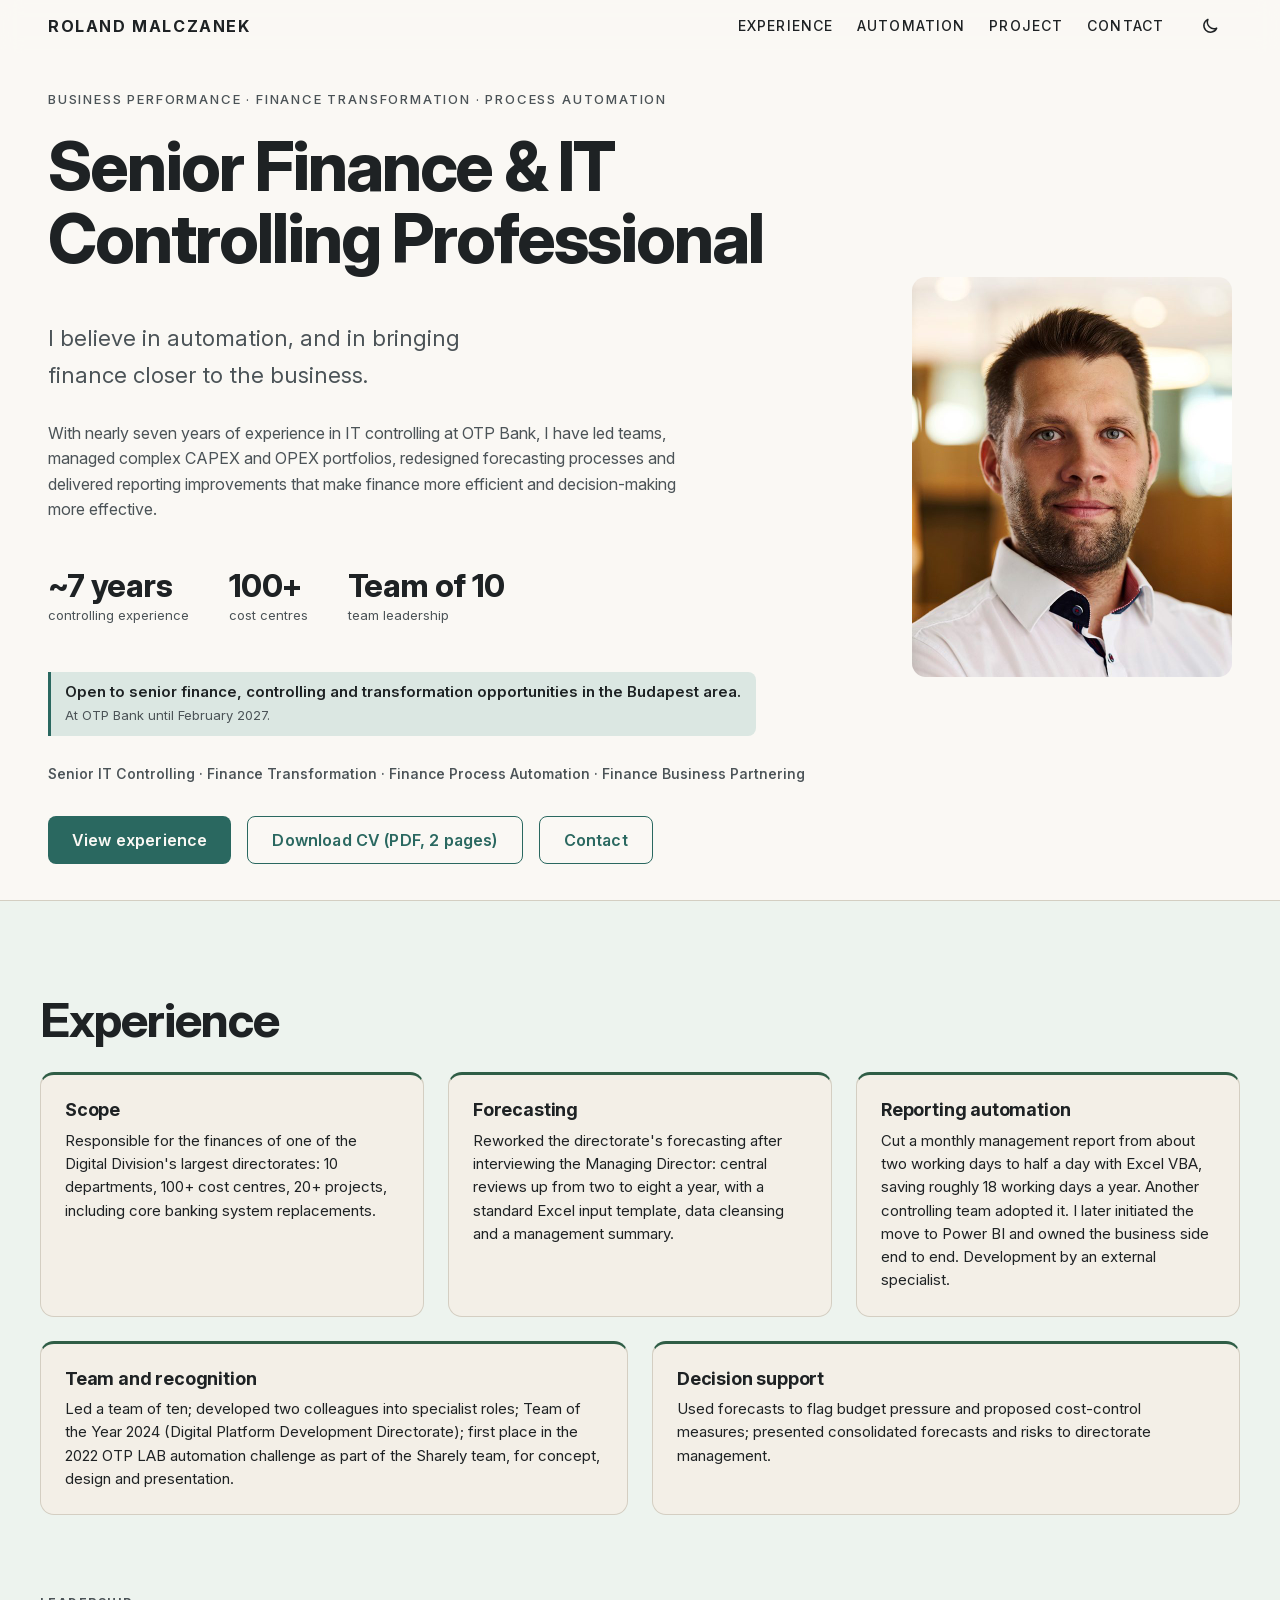
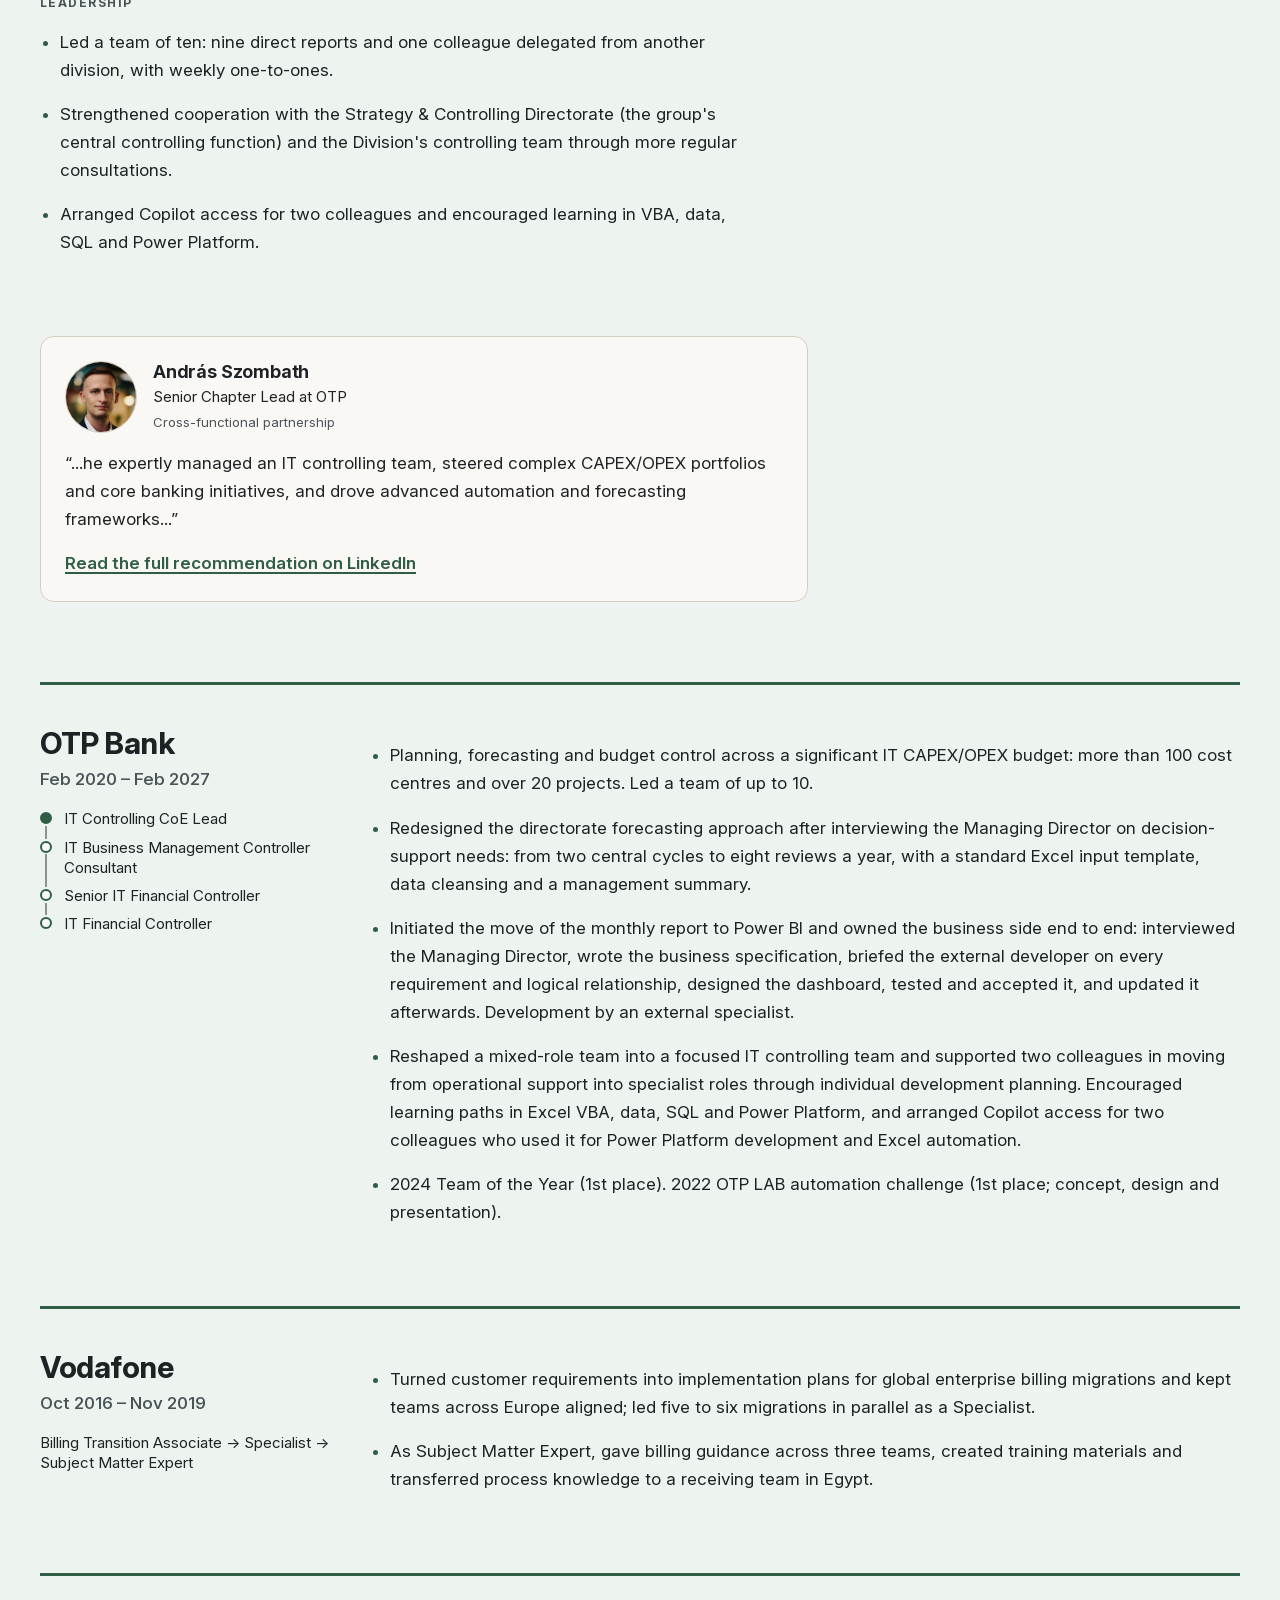
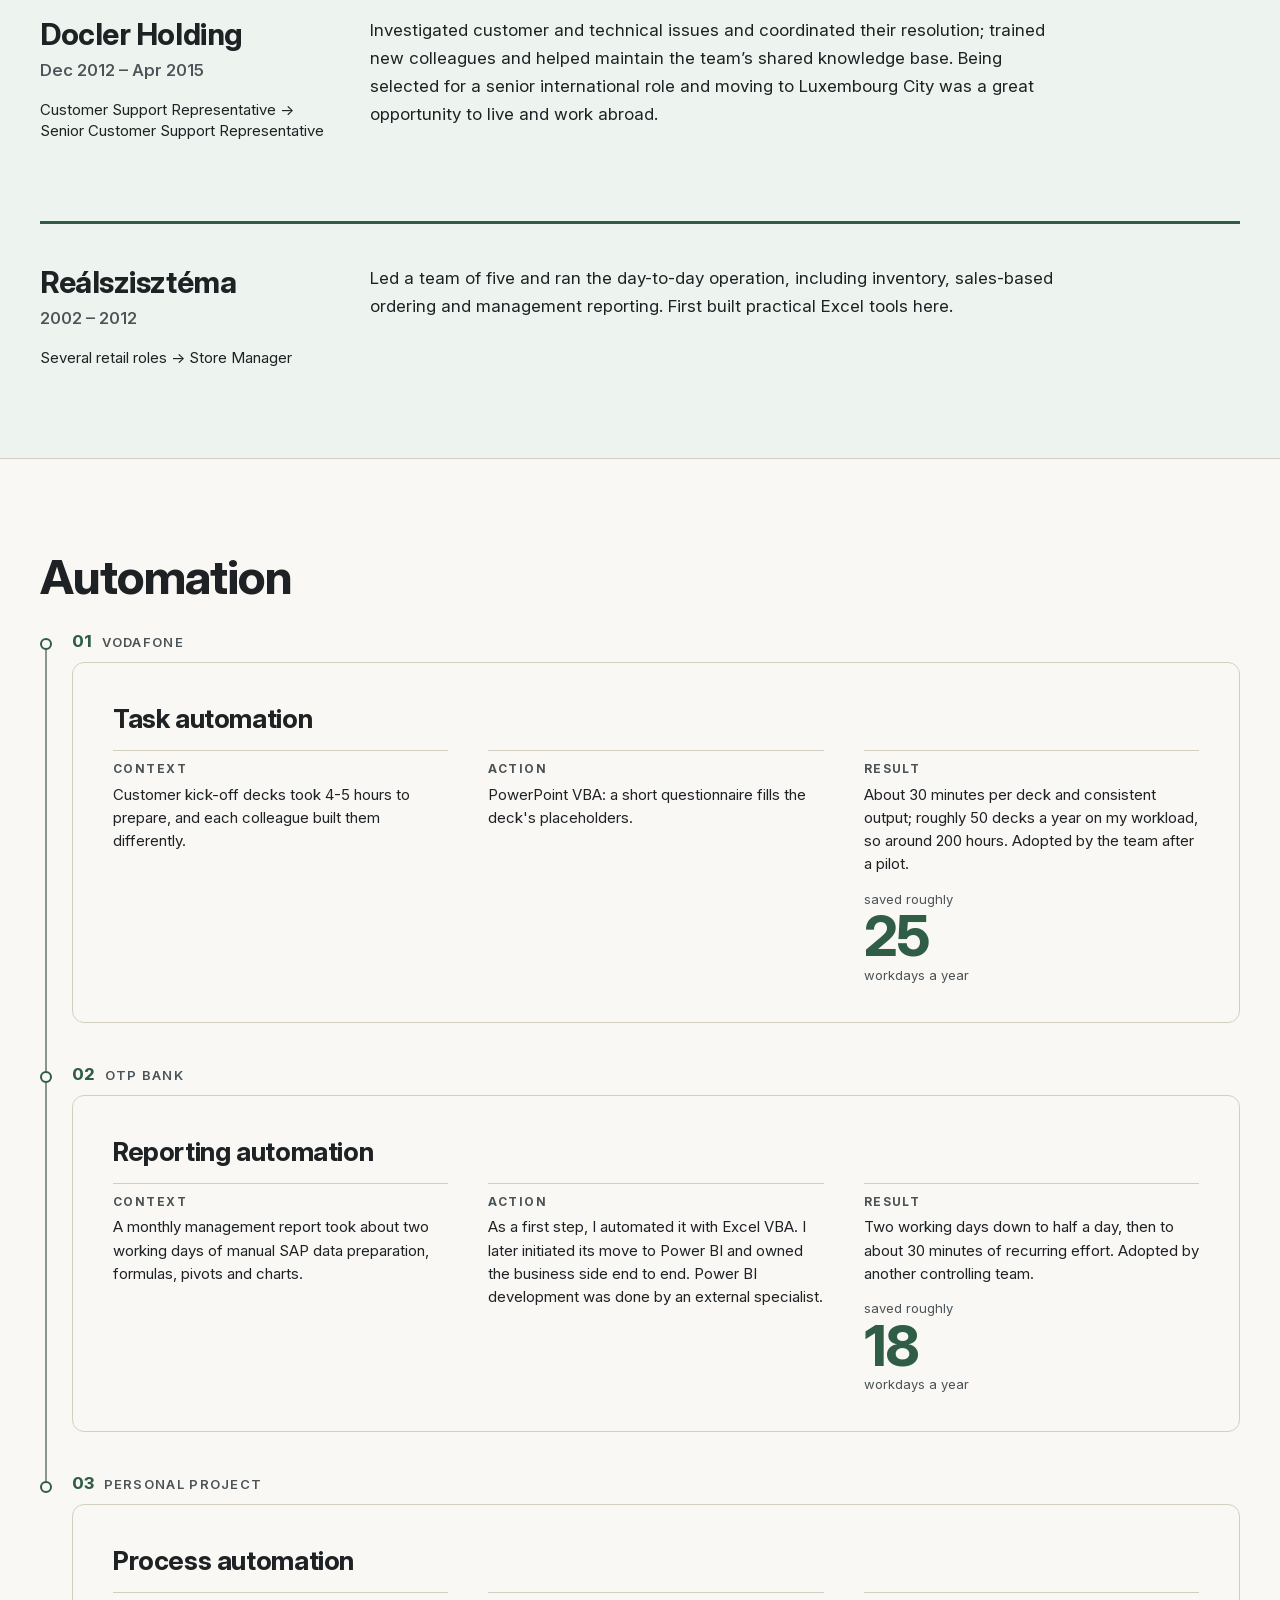
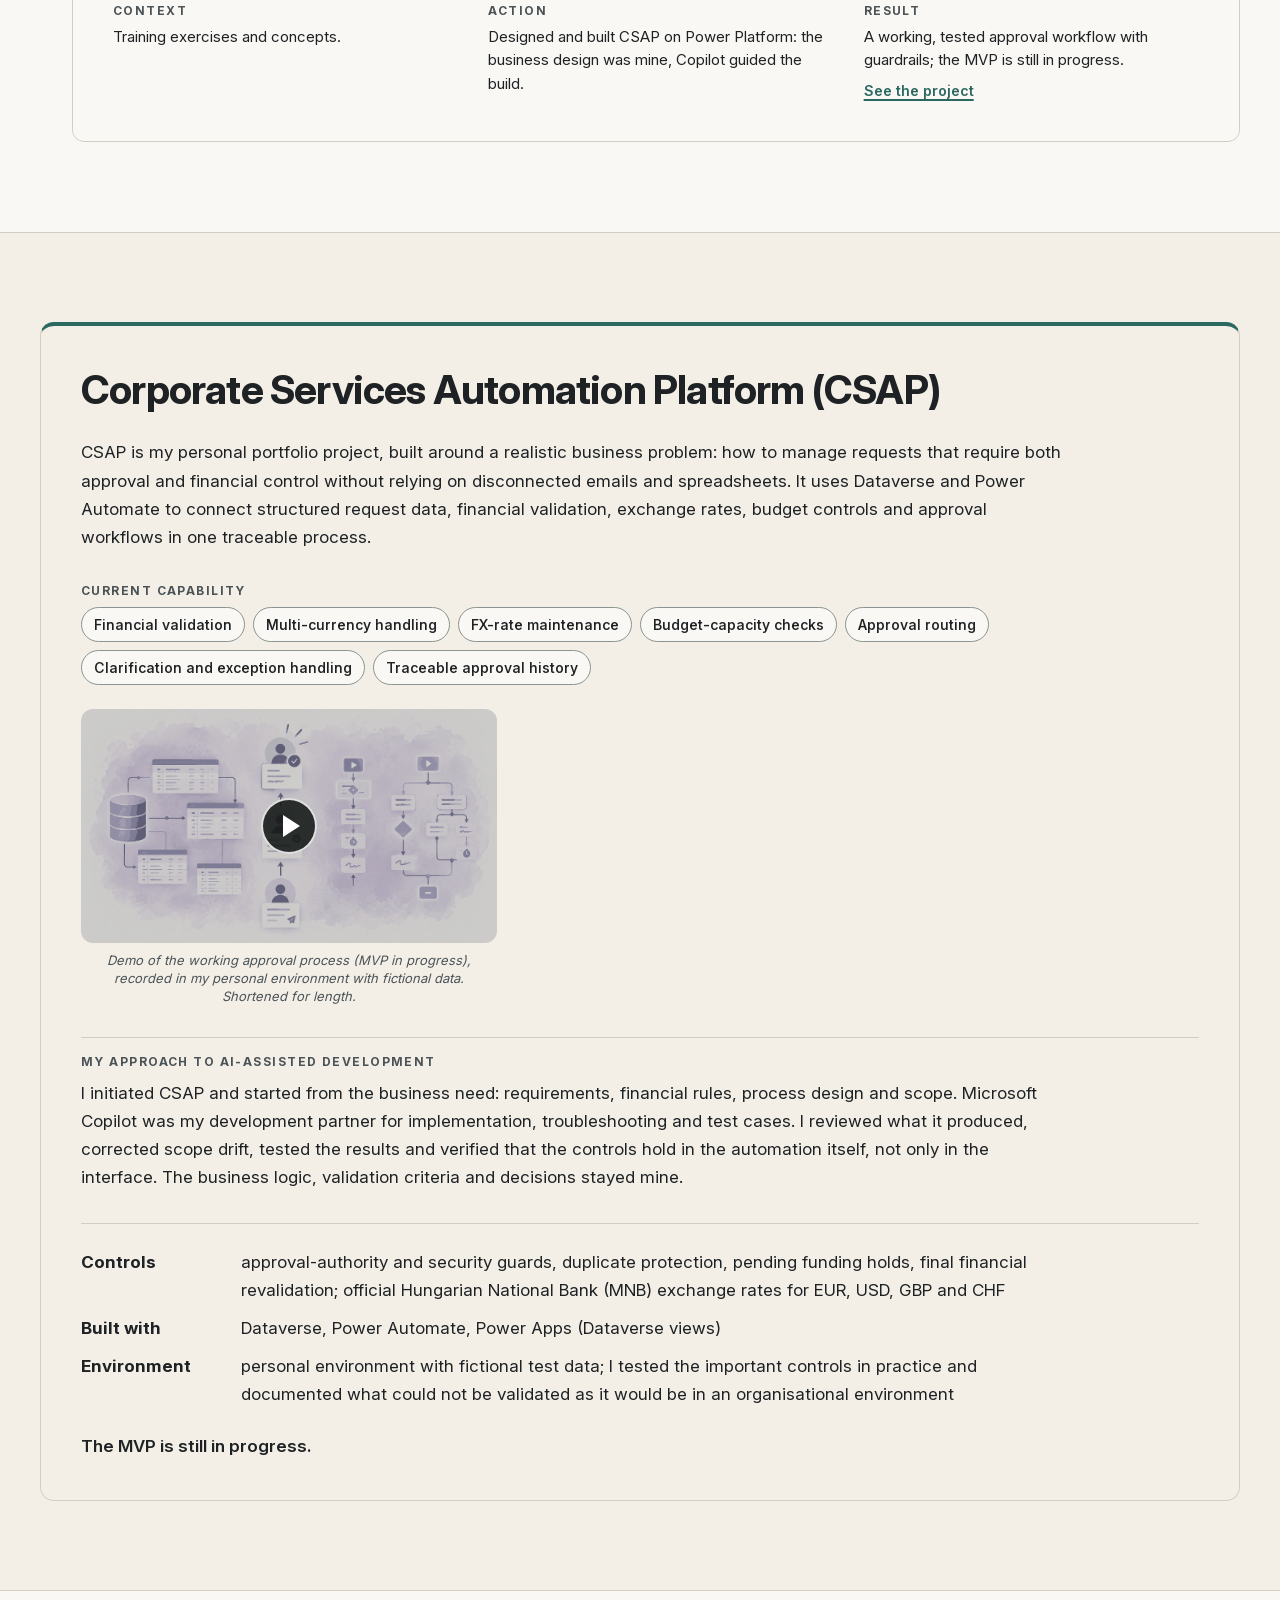
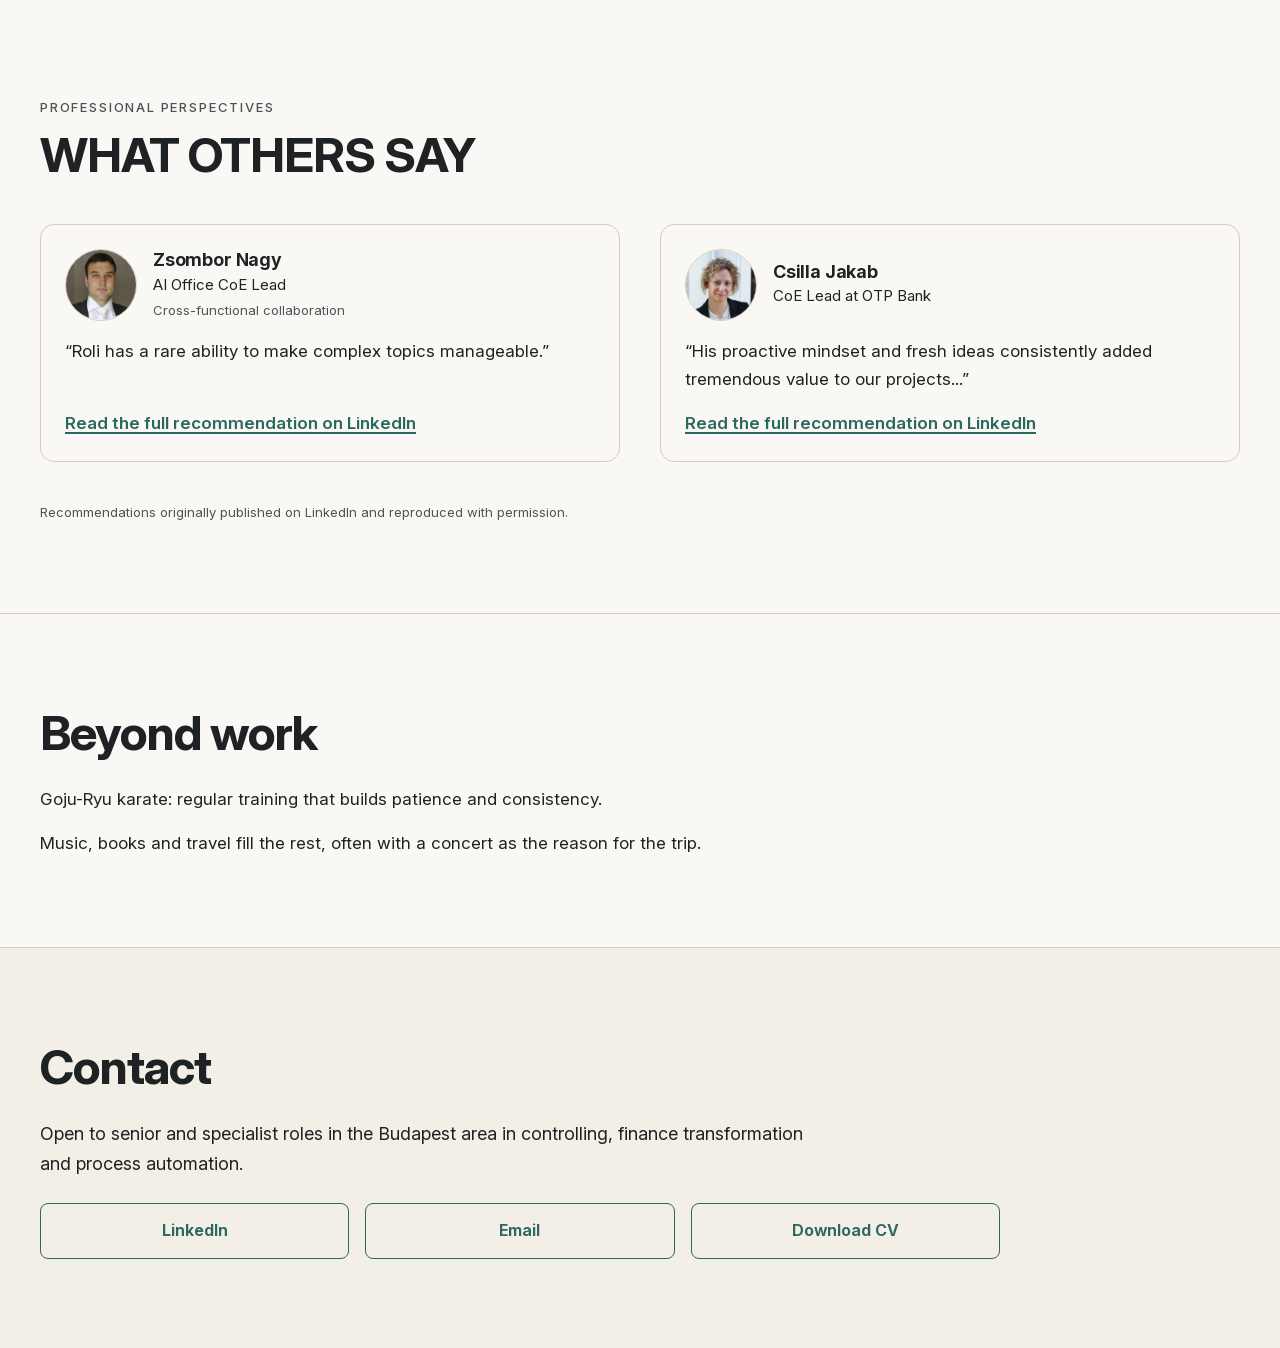
==== commit 8d939e34: "Rename Outside work to Beyond work Co-Authored-By: Claude Sonnet 5.5 <noreply@anthropic.com> Claude-" ====
--- a/index.html
+++ b/index.html
@@ -280,7 +280,7 @@
 
   <section class="section" id="outside-work" aria-labelledby="outside-t">
     <div class="wrap">
-      <div class="section__head" data-reveal><h2 id="outside-t">Outside work</h2></div>
+      <div class="section__head" data-reveal><h2 id="outside-t">Beyond work</h2></div>
       <div class="prose" data-reveal>
         <p>Goju-Ryu karate: regular training that builds patience and consistency.</p>
         <p>Music, books and travel fill the rest, often with a concert as the reason for the trip.</p>
--- a/assets/css/styles.css
+++ b/assets/css/styles.css
@@ -722,14 +722,14 @@
 .about-ch__intro { max-width: 44rem; margin-bottom: var(--space-4); }
 .cutout img { display: block; max-height: 22rem; max-width: 100%; width: auto; height: auto; margin-inline: auto; }
 @media (min-width: 56rem) { .cutout img { max-height: 29rem; margin-inline: 0 auto; } .about-ch__grid:has(.cutout) { grid-template-columns: minmax(0, 7fr) minmax(0, 4fr); gap: var(--space-4); } }
-/* Outside work: half-height karate section (same background and type as the old karate chapter), image capped, three-column row below */
+/* Beyond work: half-height karate section (same background and type as the old karate chapter), image capped, three-column row below */
 #outside-work .about-ch__grid { align-items: center; }
 #outside-work .about-ch__head { margin-bottom: var(--space-2); }
 #outside-work .cutout img { max-height: 14rem; margin-inline: auto; }
 @media (min-width: 56rem) { #outside-work .cutout img { max-height: 20rem; margin-inline: 0 auto; } }
 #outside-work .outside__row { margin-top: var(--space-3); grid-template-columns: minmax(0, 1fr); }
 @media (min-width: 48rem) { #outside-work .outside__row { grid-template-columns: repeat(3, minmax(0, 1fr)); } }
-/* Outside work: the three concert cards from the old Music chapter (brown rule), hidden on mobile */
+/* Beyond work: the three concert cards from the old Music chapter (brown rule), hidden on mobile */
 /* The concert cards sit inside the hobby grid: one joined brown rule (1px, like the line under the label), then CONCERTS, then the cards. On mobile the rule and cards are hidden and CONCERTS is the fourth stacked item. */
 #outside-work .concerts { margin: 0; }
 #outside-work .concert__name { overflow-wrap: normal; word-break: normal; hyphens: none; }
@@ -983,3 +983,13 @@
 .hero__roles { margin-top: 0; margin-bottom: clamp(1.5rem, 3.5vh, 2.5rem); }
 .hero__cta { margin-top: 0; }
 
+/* Hero on mobile: the portrait sits directly under the headline (desktop keeps two columns) */
+@media (max-width: 55.99rem) {
+  .hero__inner { display: flex; flex-direction: column; align-items: flex-start; gap: 0; }
+  .hero__main { display: contents; }
+  .hero__main > *, .hero__photo { order: 3; }
+  .hero .eyebrow { order: 0; }
+  .hero h1 { order: 1; margin-bottom: clamp(1rem, 3vh, 1.5rem); }
+  .hero__photo { order: 2; margin-bottom: clamp(1.25rem, 3vh, 2rem); }
+}
+
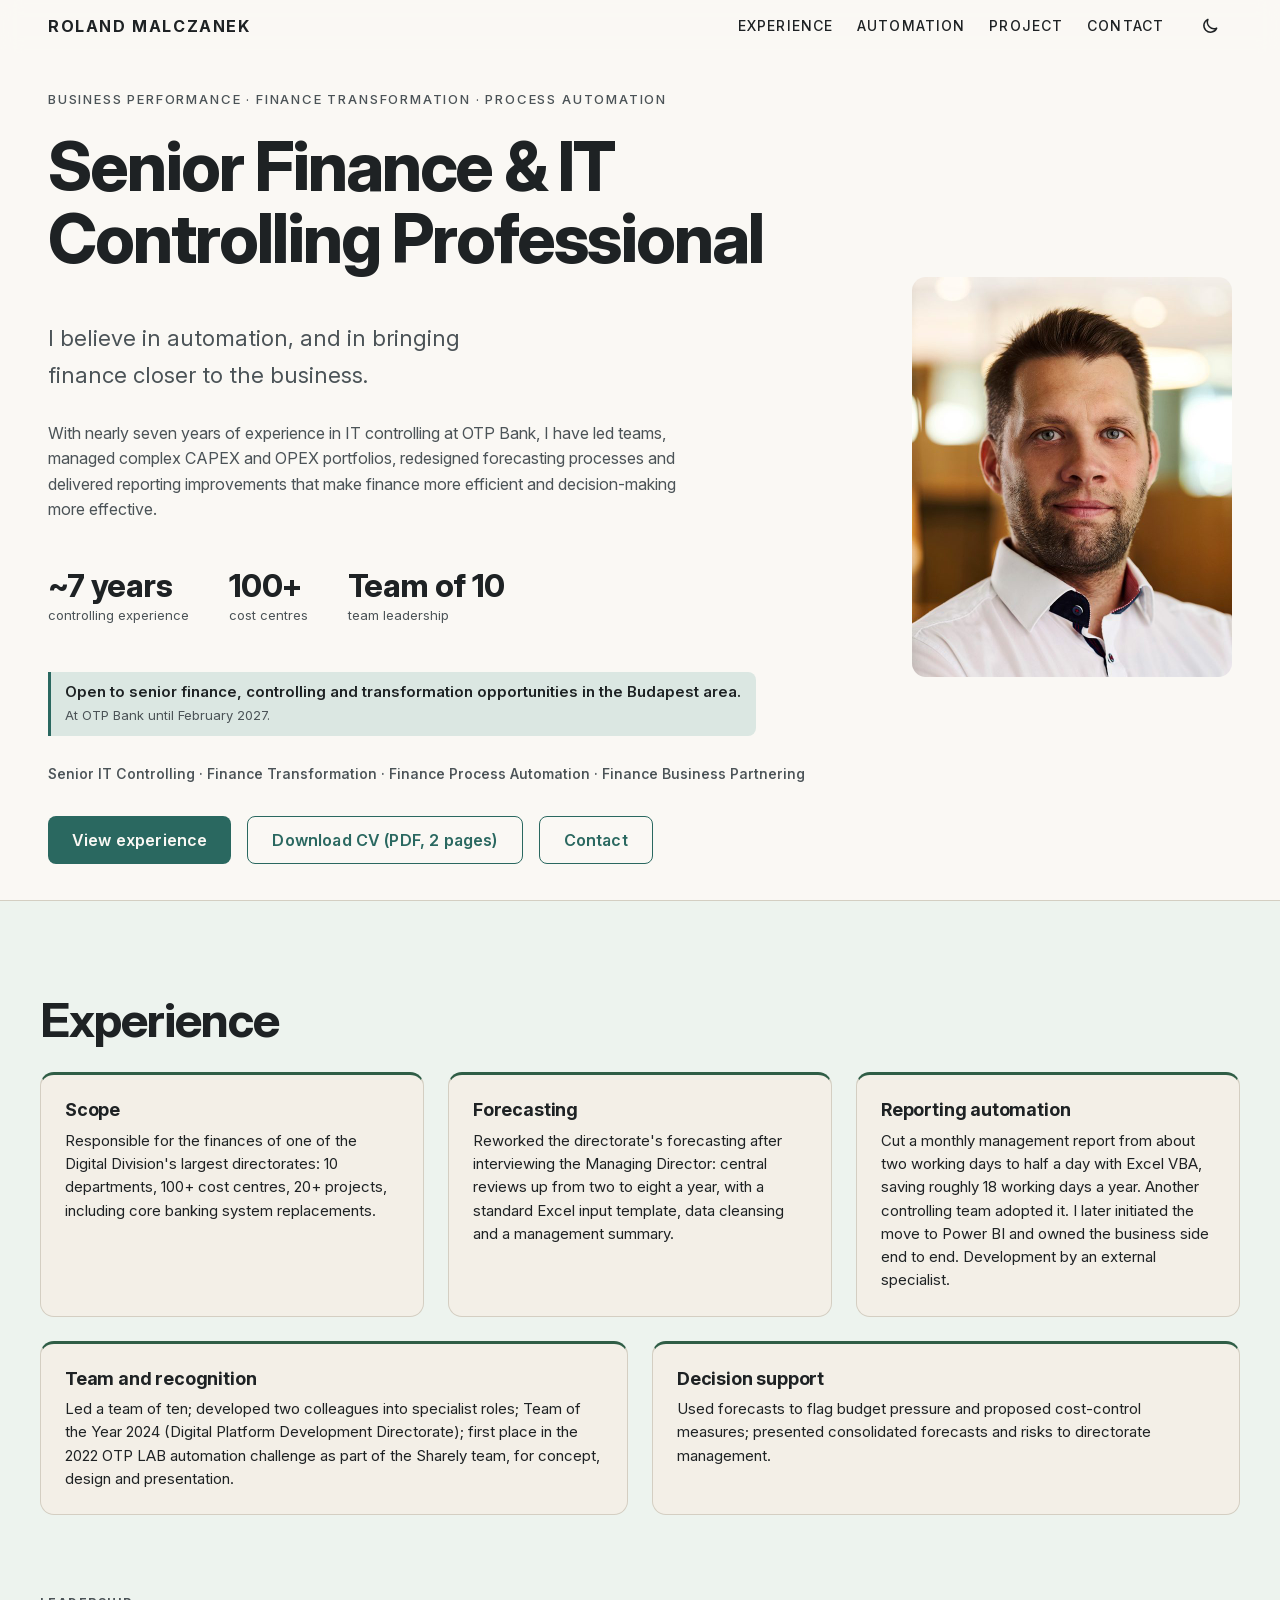
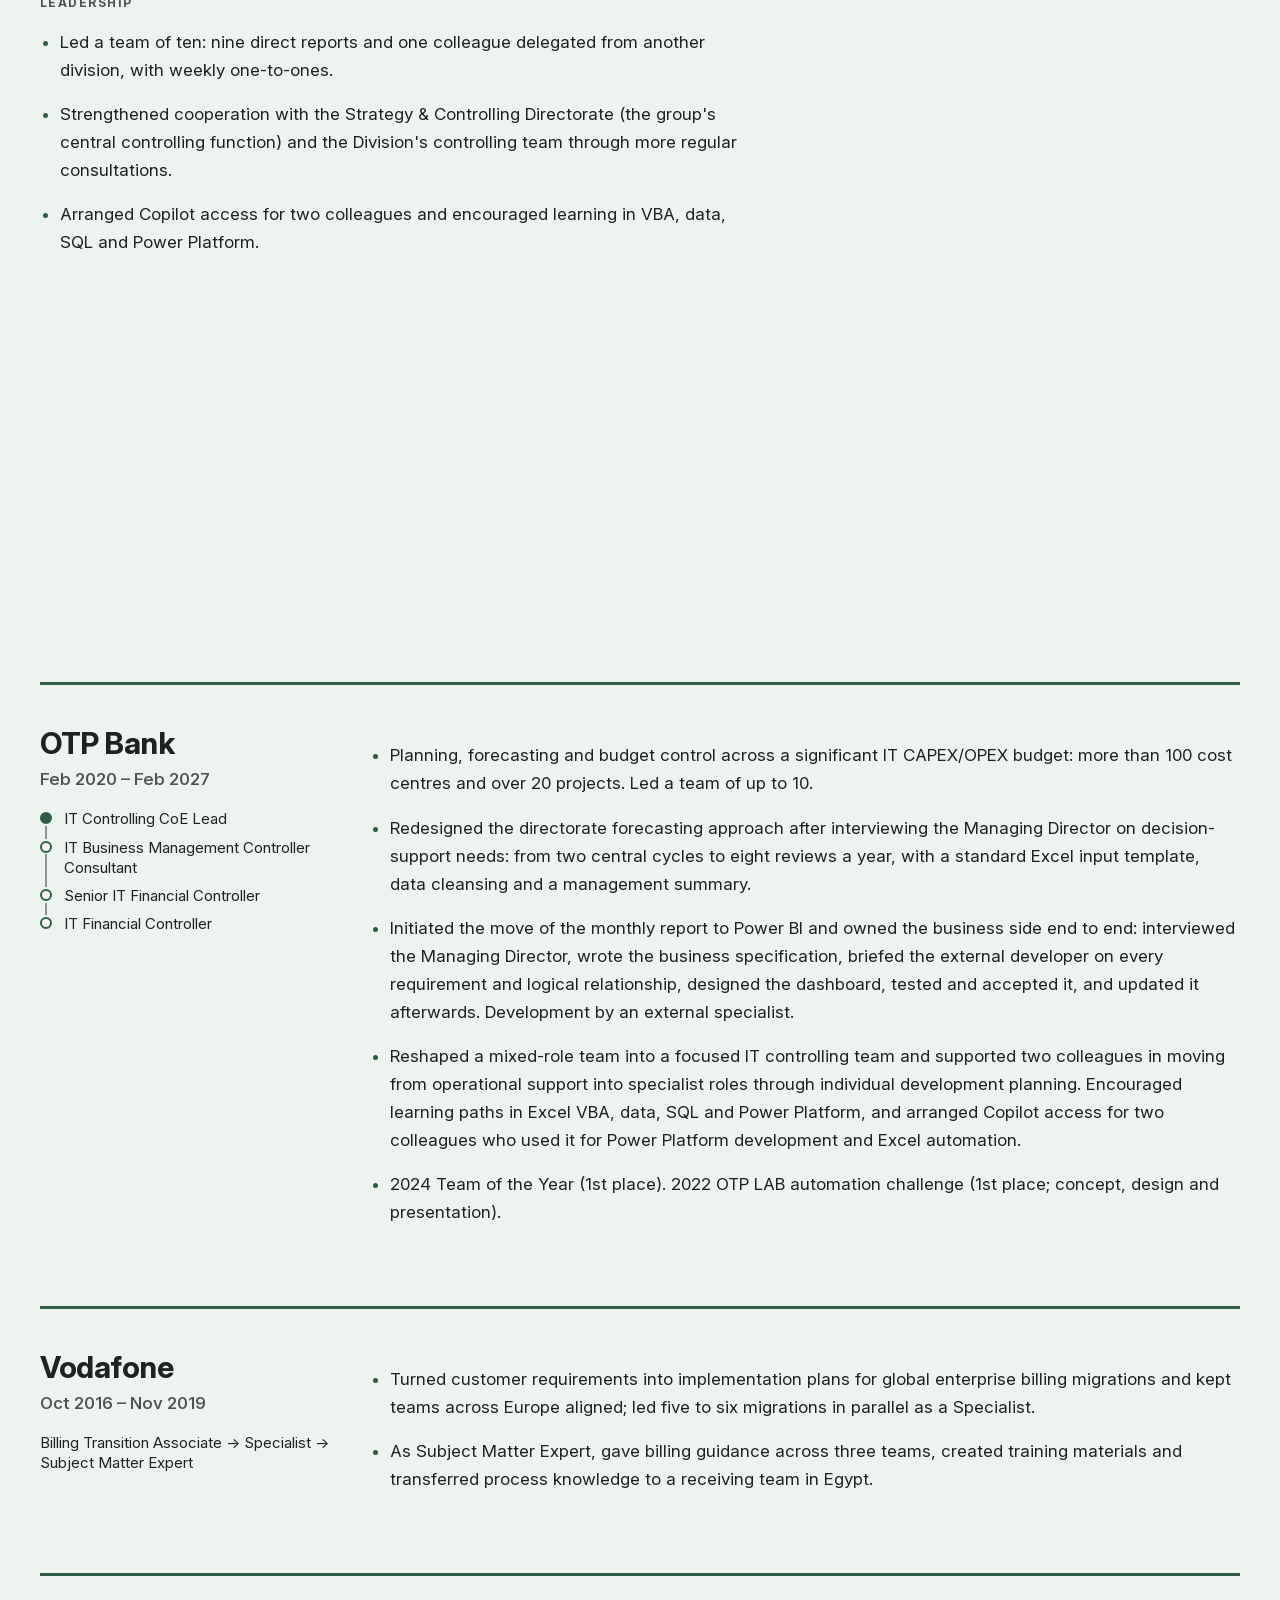
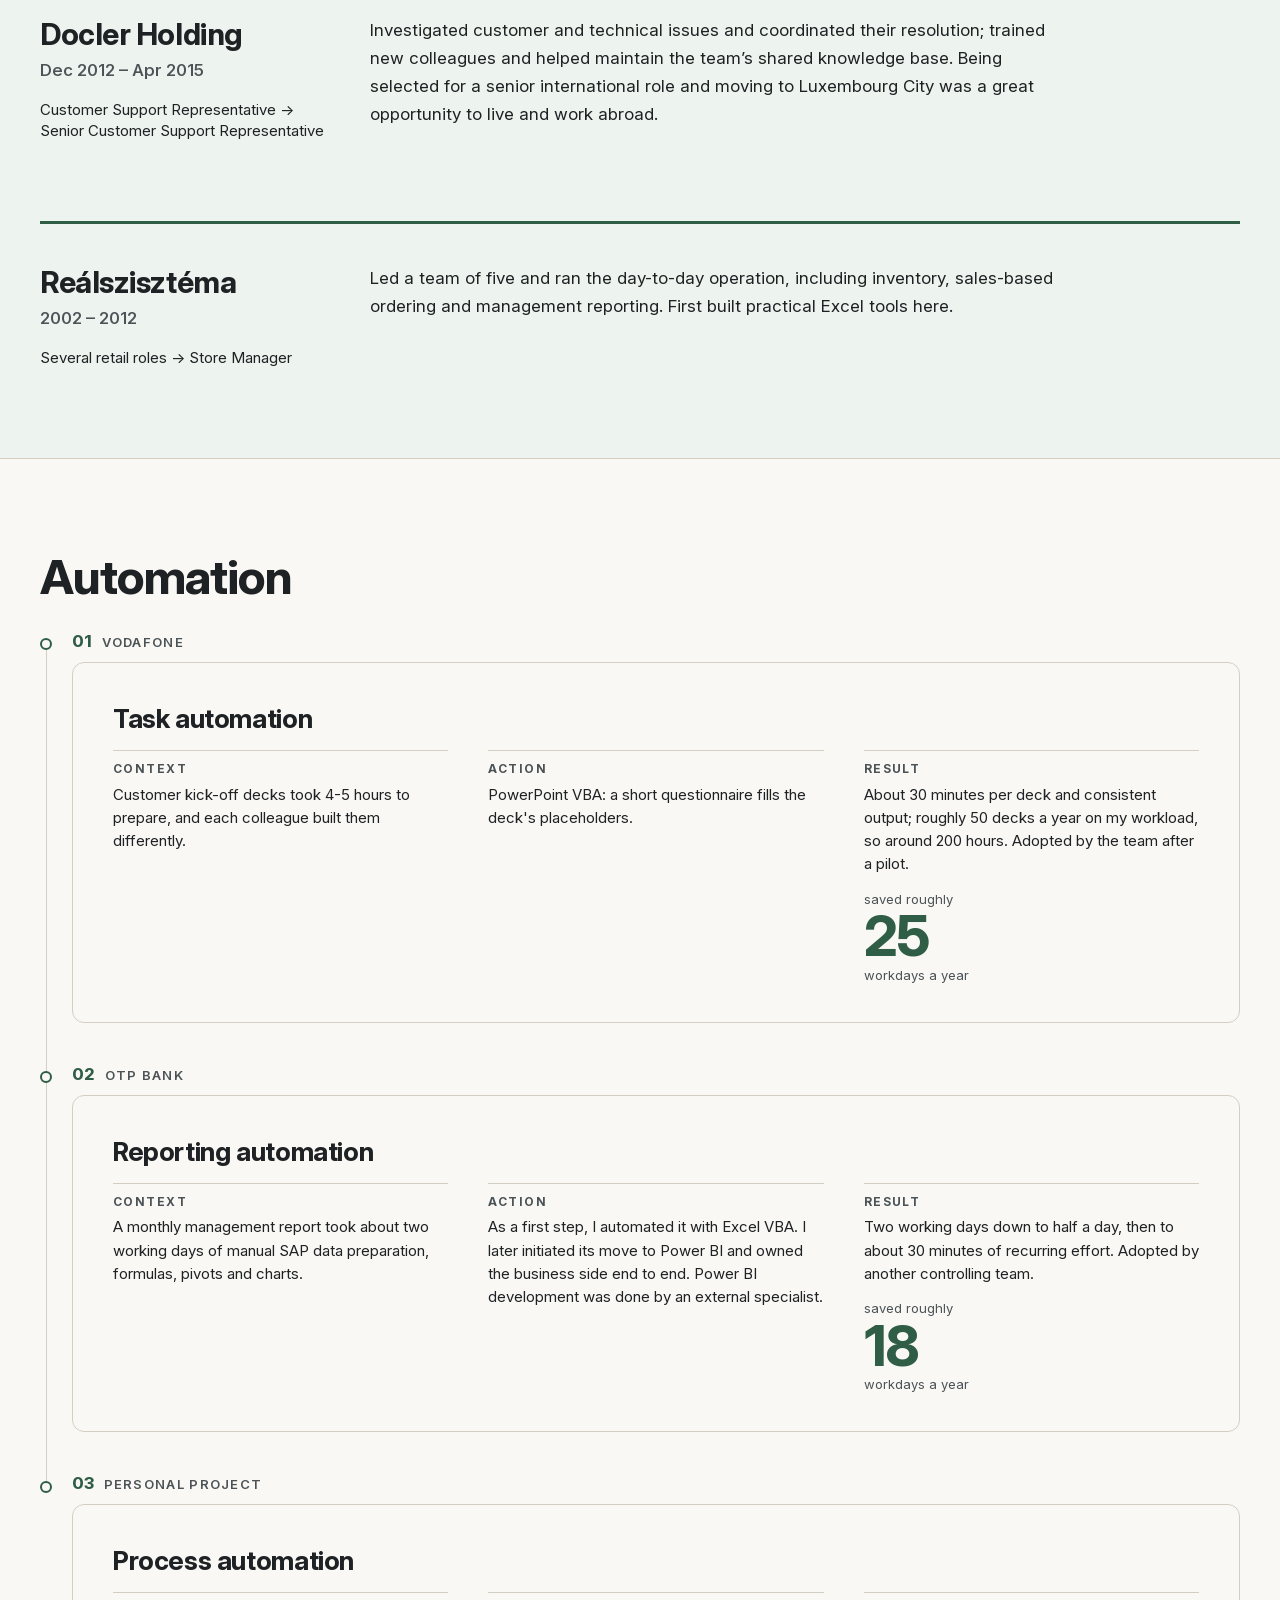
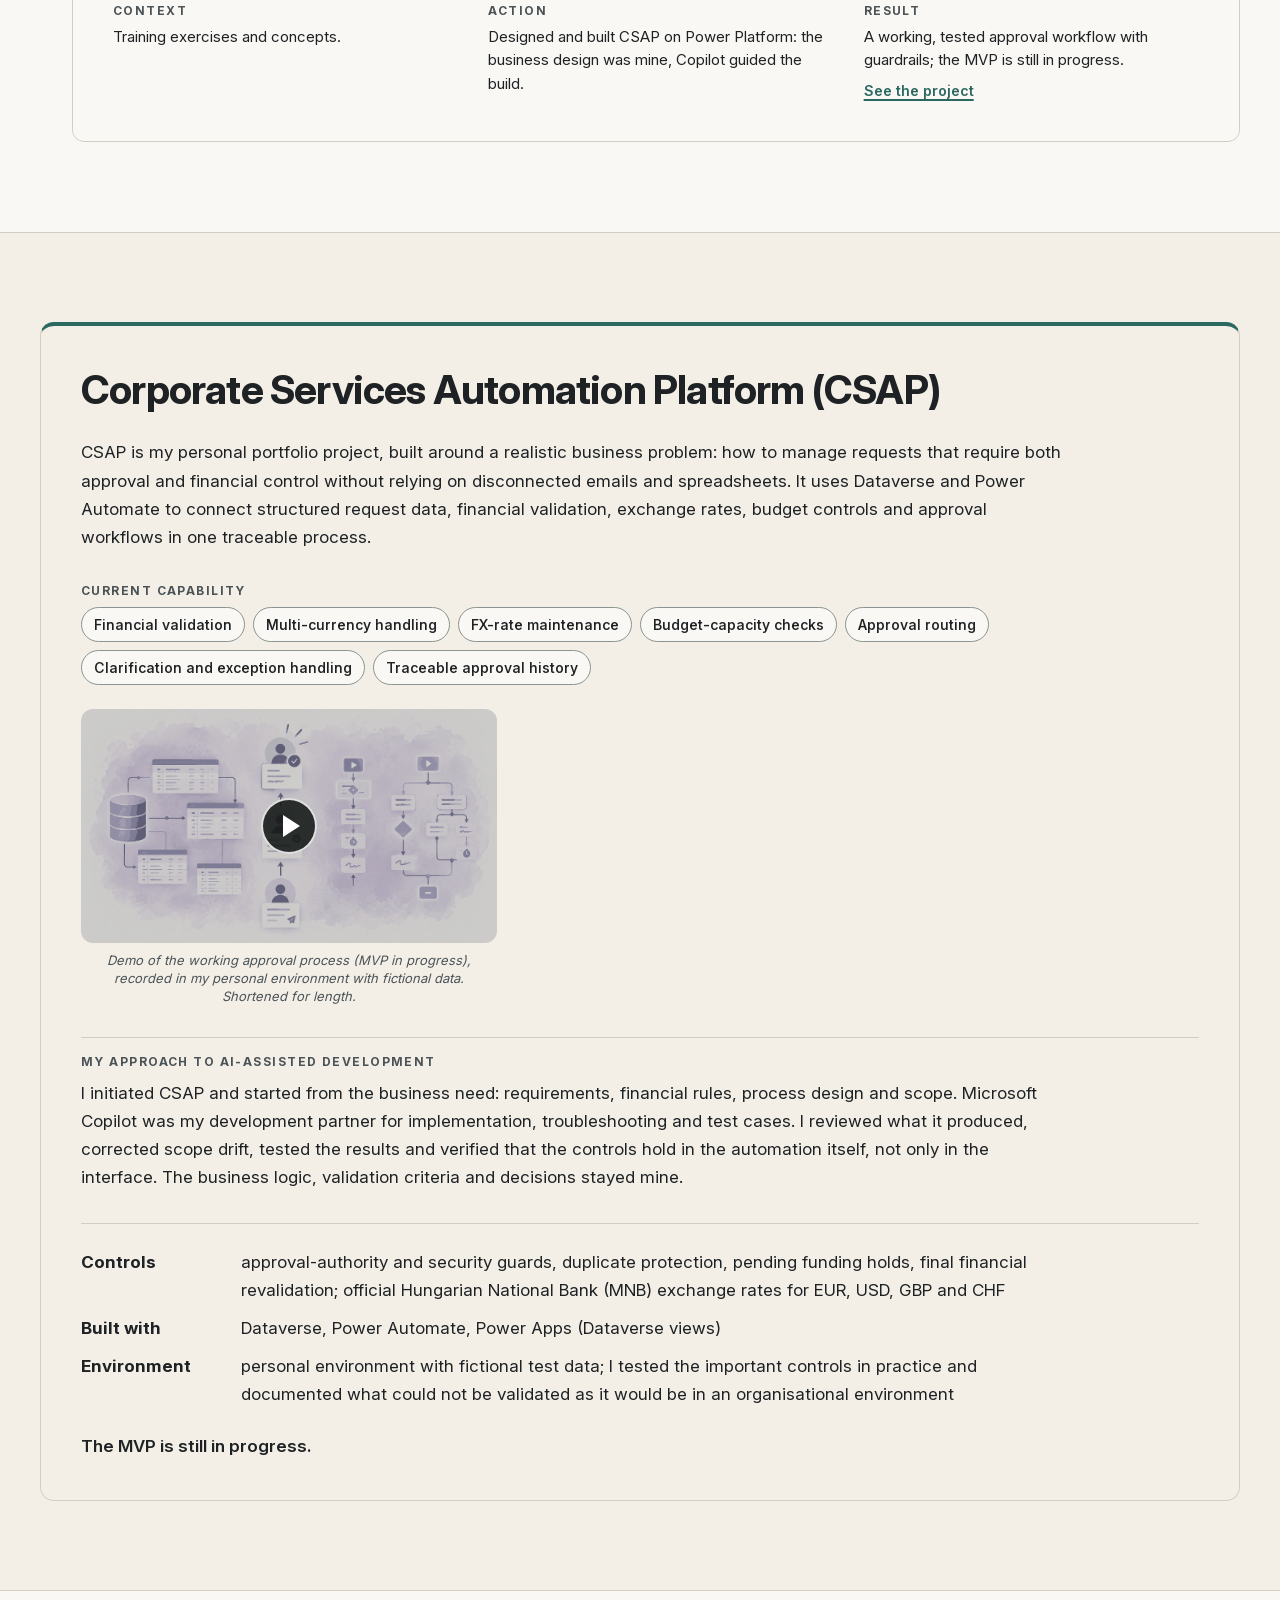
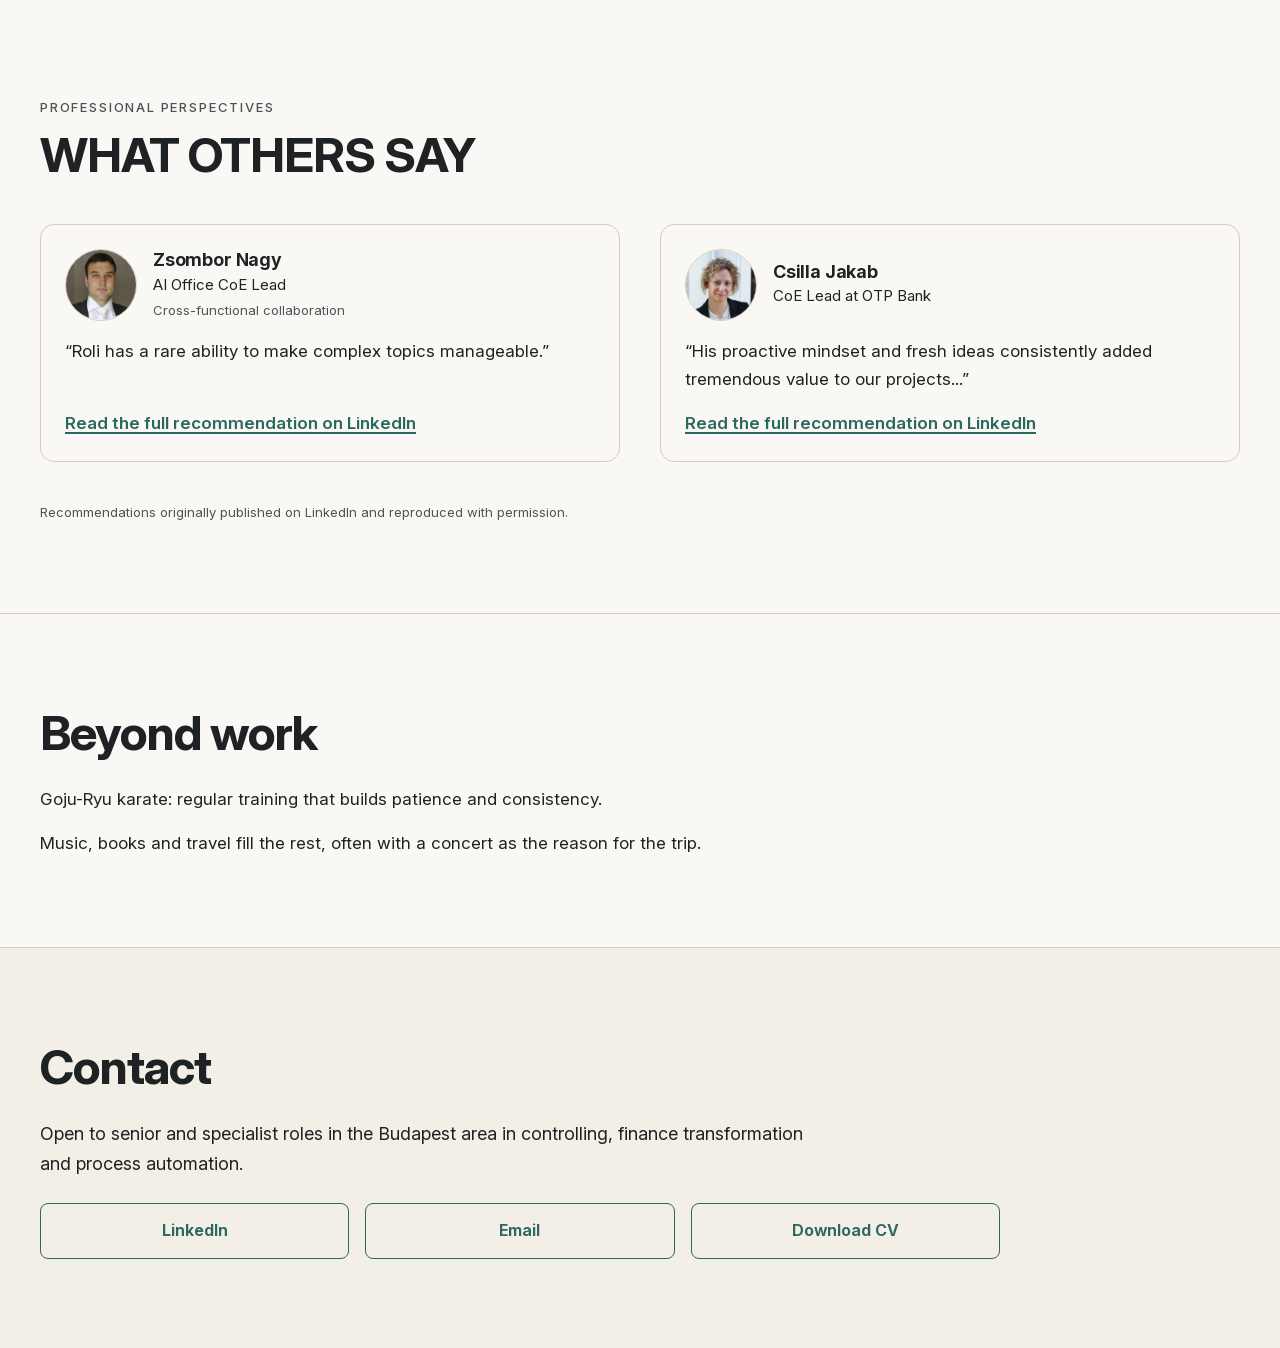
==== commit b9dc9f61: "Mobile sticky bar: switch at section dividers, release/return around recommendations; thinner empty " ====
--- a/index.html
+++ b/index.html
@@ -28,8 +28,8 @@
 <link rel="alternate" hreflang="x-default" href="https://rolandmalczanek.com/">
 <link rel="preload" href="assets/fonts/InterVariable-latin.woff2" as="font" type="font/woff2" crossorigin>
 <script src="assets/js/theme-init.js?v=20261124"></script>
-<link rel="stylesheet" href="assets/css/styles.css?v=20261125o">
-<script src="assets/js/main.js?v=20261125o" defer></script>
+<link rel="stylesheet" href="assets/css/styles.css?v=20261125q">
+<script src="assets/js/main.js?v=20261125t" defer></script>
 </head>
 <body>
 <a class="skip-link" href="#main">Skip to main content</a>
--- a/assets/css/styles.css
+++ b/assets/css/styles.css
@@ -618,13 +618,13 @@
     display: flex; flex-direction: column; justify-content: center; box-sizing: border-box;
     position: sticky; top: var(--header-h); z-index: 5; height: var(--ctx-h); margin-bottom: calc(-1 * var(--ctx-h));
     padding: 0 max(var(--space-2), env(safe-area-inset-right)) 0 max(var(--space-2), env(safe-area-inset-left));
-    border-bottom: 1px solid color-mix(in srgb, var(--ctx-accent) 35%, transparent);
-    background: color-mix(in srgb, var(--ctx-bg) 96%, transparent);
+    border-bottom: 1px solid var(--color-border);
+    background: color-mix(in srgb, var(--color-bg) 72%, transparent);
     opacity: 0; visibility: hidden; pointer-events: none;
     transition: opacity 200ms var(--ease), visibility 0s linear 200ms, background-color 300ms var(--ease);
   }
   .page-ctx.is-visible { opacity: 1; visibility: visible; transition-delay: 0s; }
-  @supports (backdrop-filter: blur(1px)) { .page-ctx { backdrop-filter: blur(8px); } }
+  @supports ((backdrop-filter: blur(1px)) or (-webkit-backdrop-filter: blur(1px))) { .page-ctx { -webkit-backdrop-filter: blur(10px) saturate(1.05); backdrop-filter: blur(10px) saturate(1.05); } }
   .page-ctx[data-tone="otp"] { --ctx-accent: var(--tone-otp-accent); --ctx-bg: var(--tone-otp-tint); }
   .page-ctx[data-tone="vodafone"] { --ctx-accent: var(--tone-vodafone-accent); --ctx-bg: var(--tone-vodafone-tint); }
   .page-ctx[data-tone="docler"] { --ctx-accent: var(--tone-docler-accent); --ctx-bg: var(--tone-docler-tint); }
@@ -638,7 +638,7 @@
   .page-ctx__primary, .page-ctx__secondary { display: block; overflow: hidden; text-overflow: ellipsis; white-space: nowrap; }
   .page-ctx__primary { color: var(--ctx-accent); font-size: .875rem; font-weight: 700; letter-spacing: .04em; line-height: 1.3; text-transform: uppercase; }
   .page-ctx__primary.is-long { font-size: .75rem; letter-spacing: .02em; }
-  .page-ctx__secondary { color: var(--color-text); font-size: .75rem; line-height: 1.3; }
+  .page-ctx__secondary { color: var(--color-text); font-size: .75rem; font-weight: 400; line-height: 1.3; }
   .page-ctx__secondary[hidden] { display: none; }
   .employer, .role { scroll-margin-top: var(--ctx-offset); }
 }
@@ -928,7 +928,8 @@
 /* Automation: three rounded rows on one scroll-linked progression line (rail, fill and nodes follow the original journey behaviour) */
 .autoflow { --t-accent: var(--tone-otp-accent); --journey-progress: 0; position: relative; isolation: isolate; display: grid; gap: var(--space-4); margin: var(--space-3) 0 0; padding: 0 0 0 2rem; list-style: none; }
 .autoflow::before, .autoflow::after { content: ""; position: absolute; z-index: -1; left: .375rem; top: .75rem; width: 2px; margin-left: -1px; border-radius: 2px; }
-.autoflow::before { bottom: var(--journey-end, .75rem); background: var(--color-border-strong); }
+/* empty rail: thin and pale, so the accent fill reads clearly on top of it */
+.autoflow::before { bottom: var(--journey-end, .75rem); width: 1px; margin-left: -.5px; background: var(--color-border); }
 .autoflow::after { height: calc(100% - .75rem - var(--journey-end, .75rem)); background: var(--t-accent); }
 .autoflow.is-live::after { height: calc((100% - .75rem - var(--journey-end, .75rem)) * var(--journey-progress)); }
 .autorow { position: relative; }
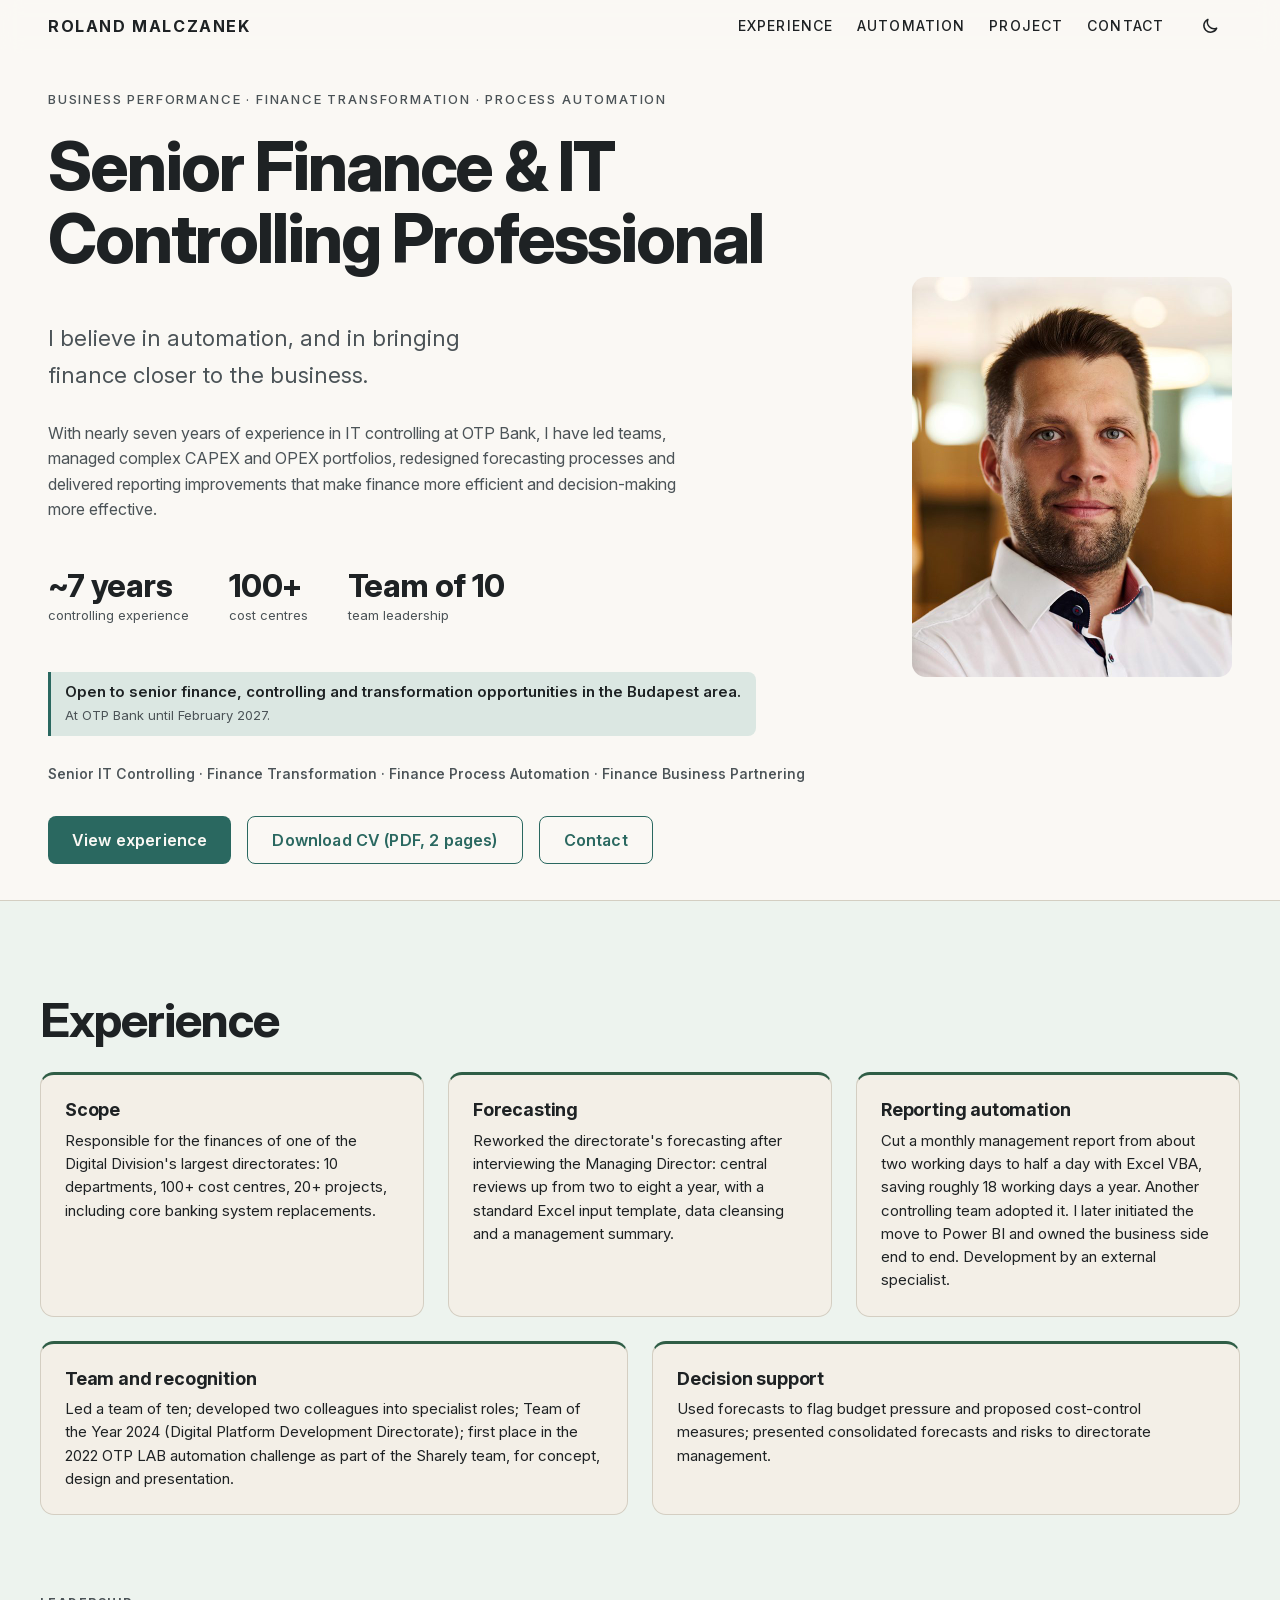
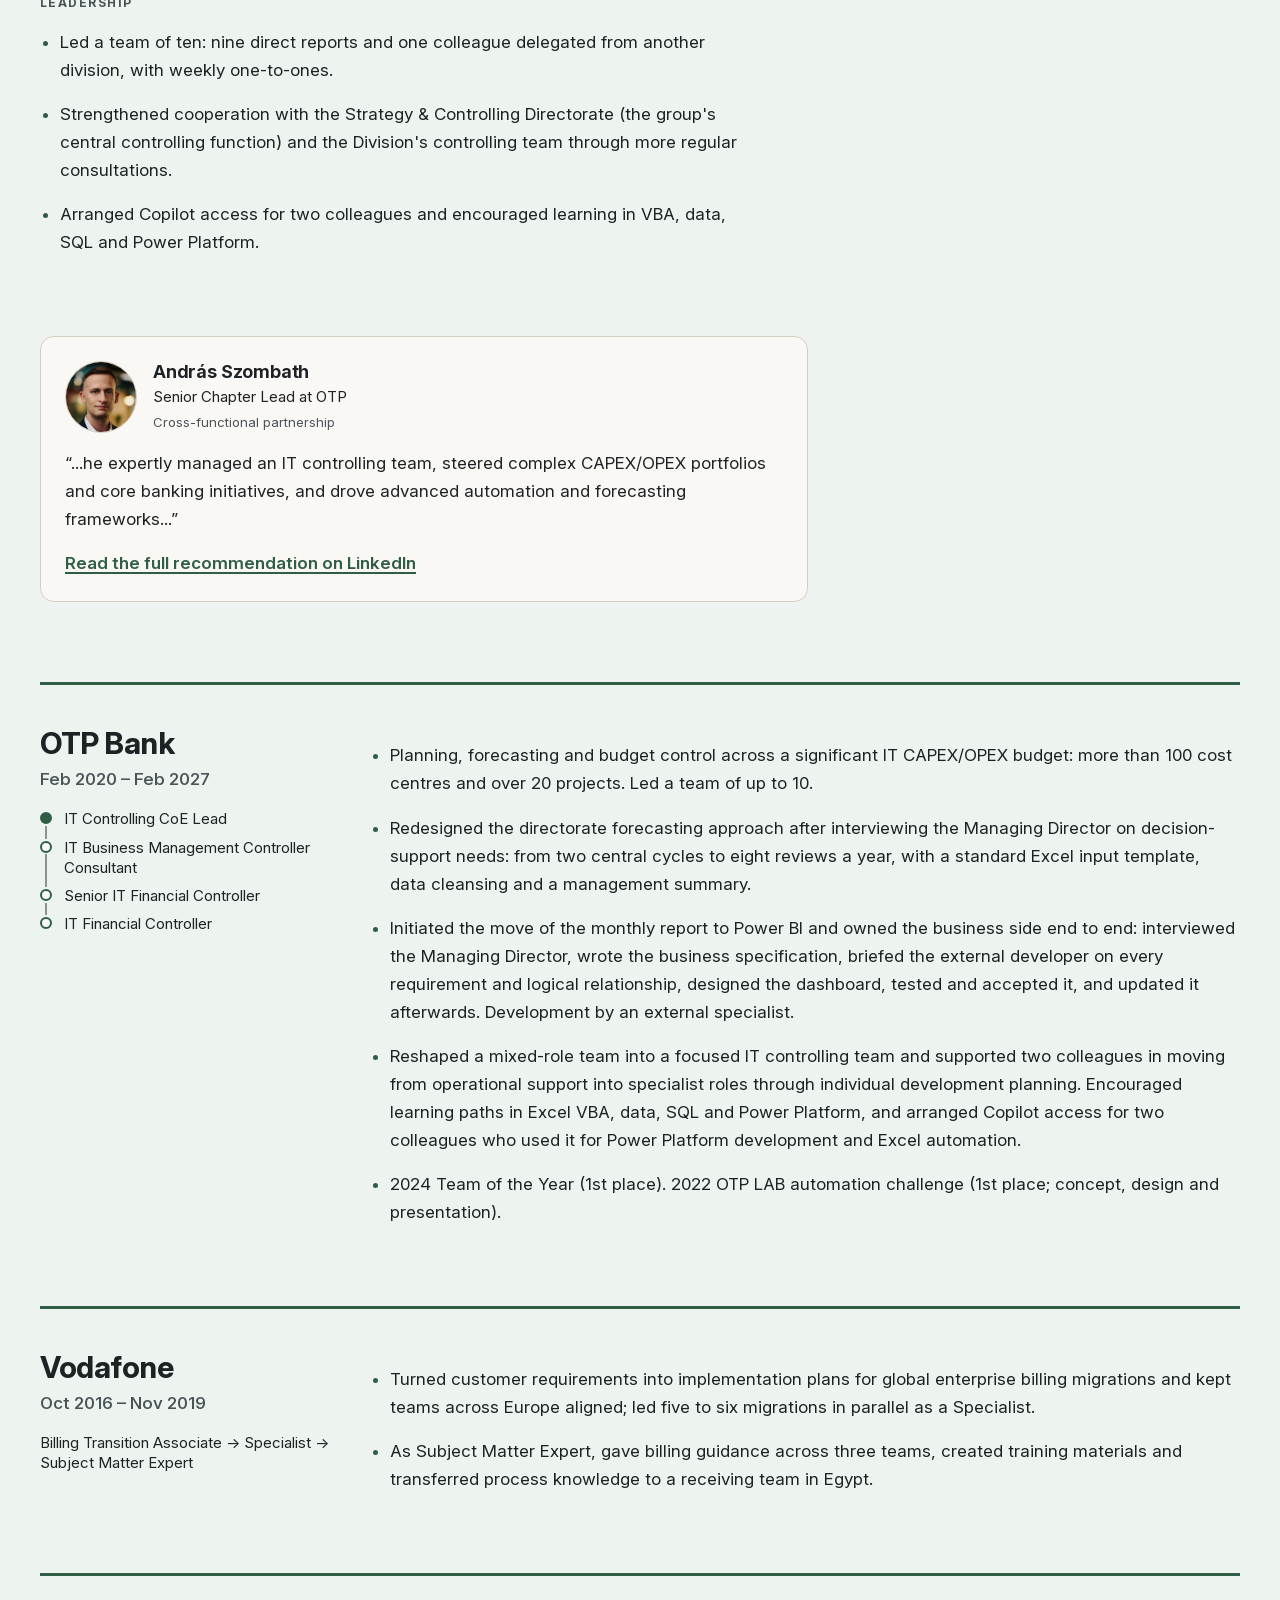
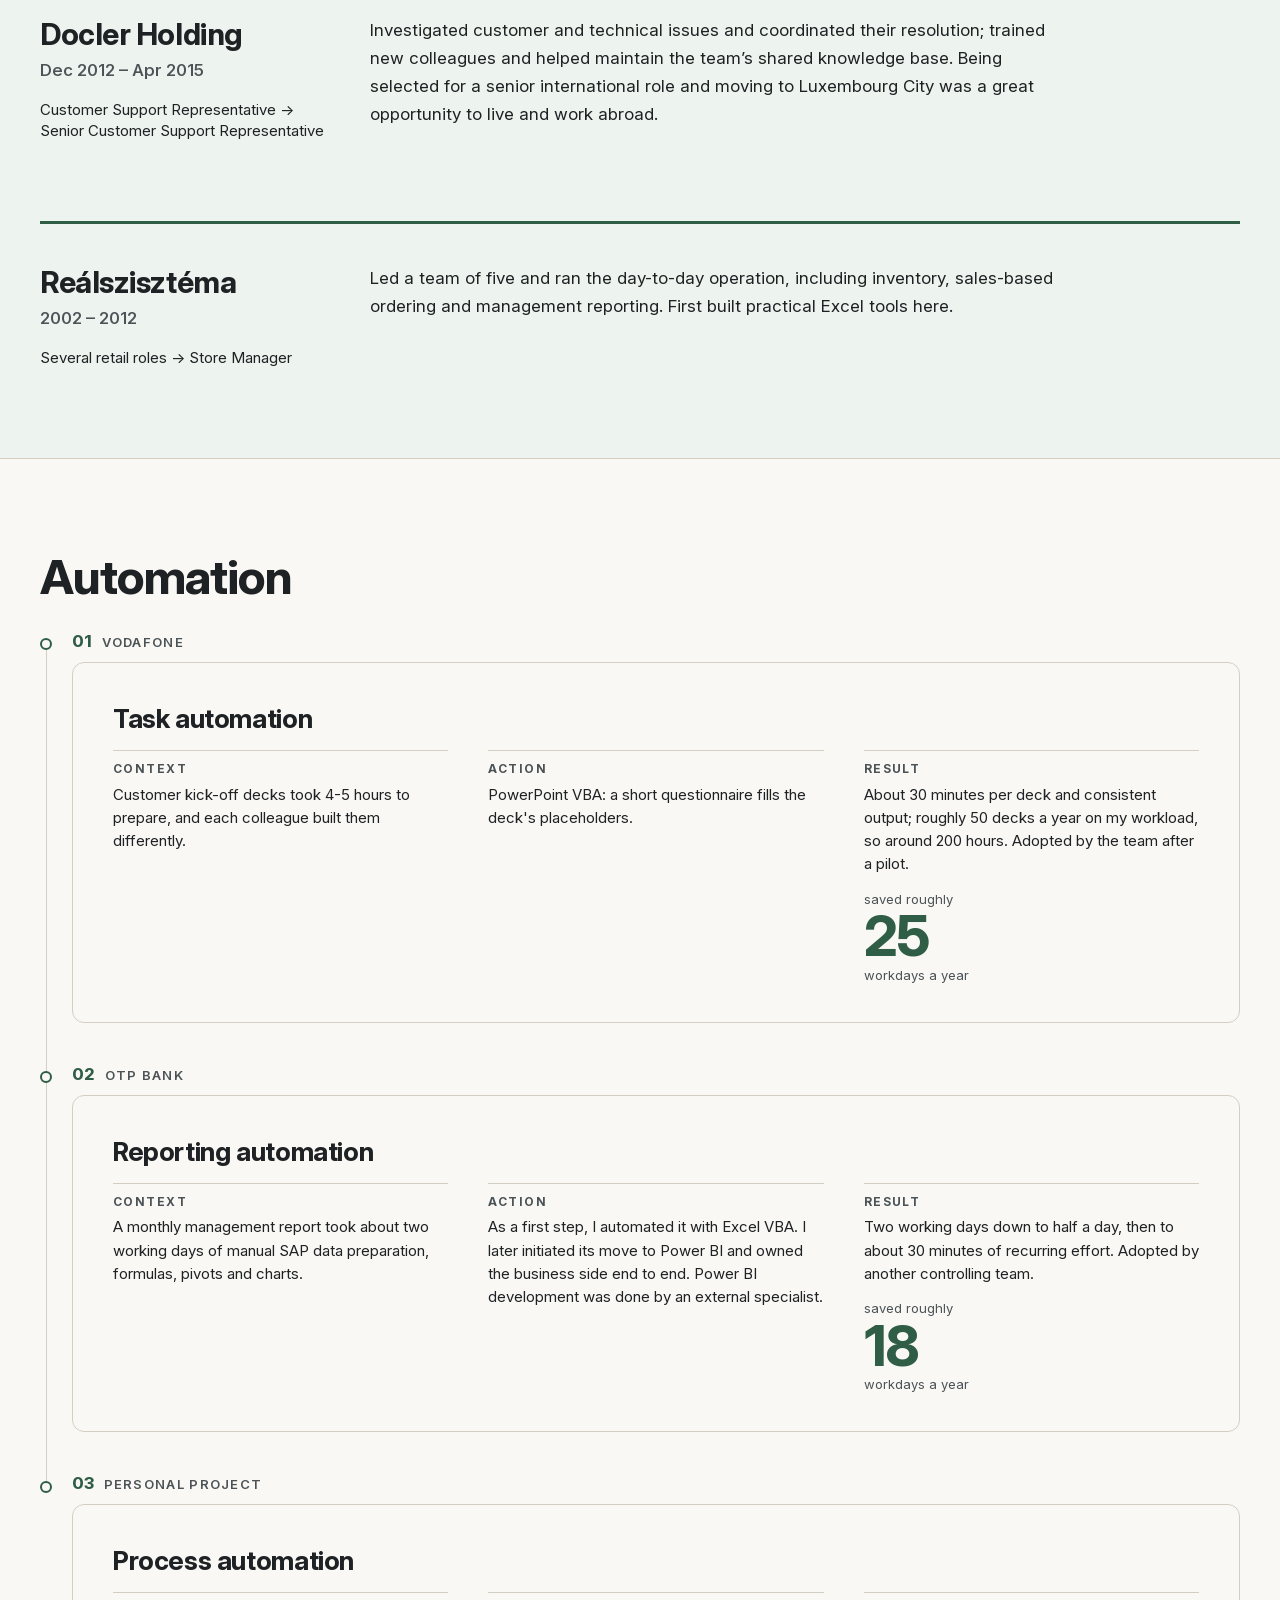
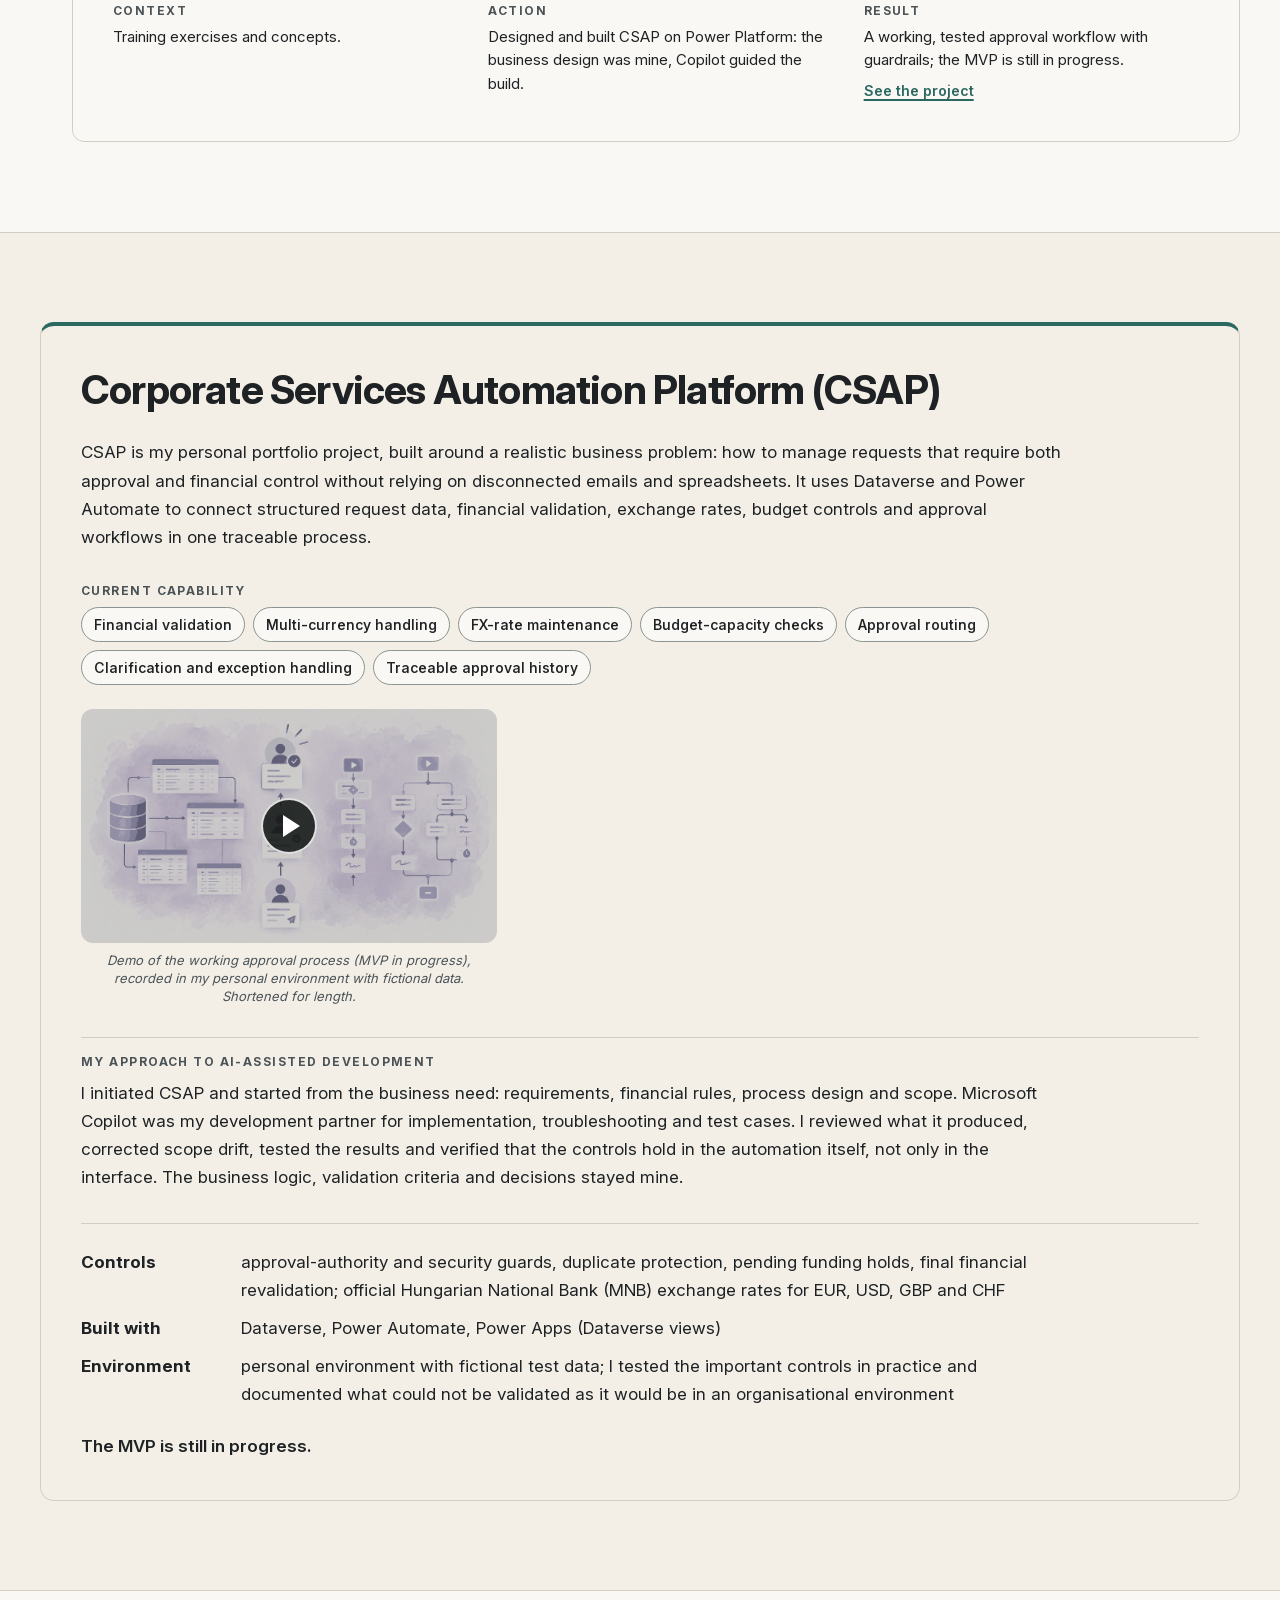
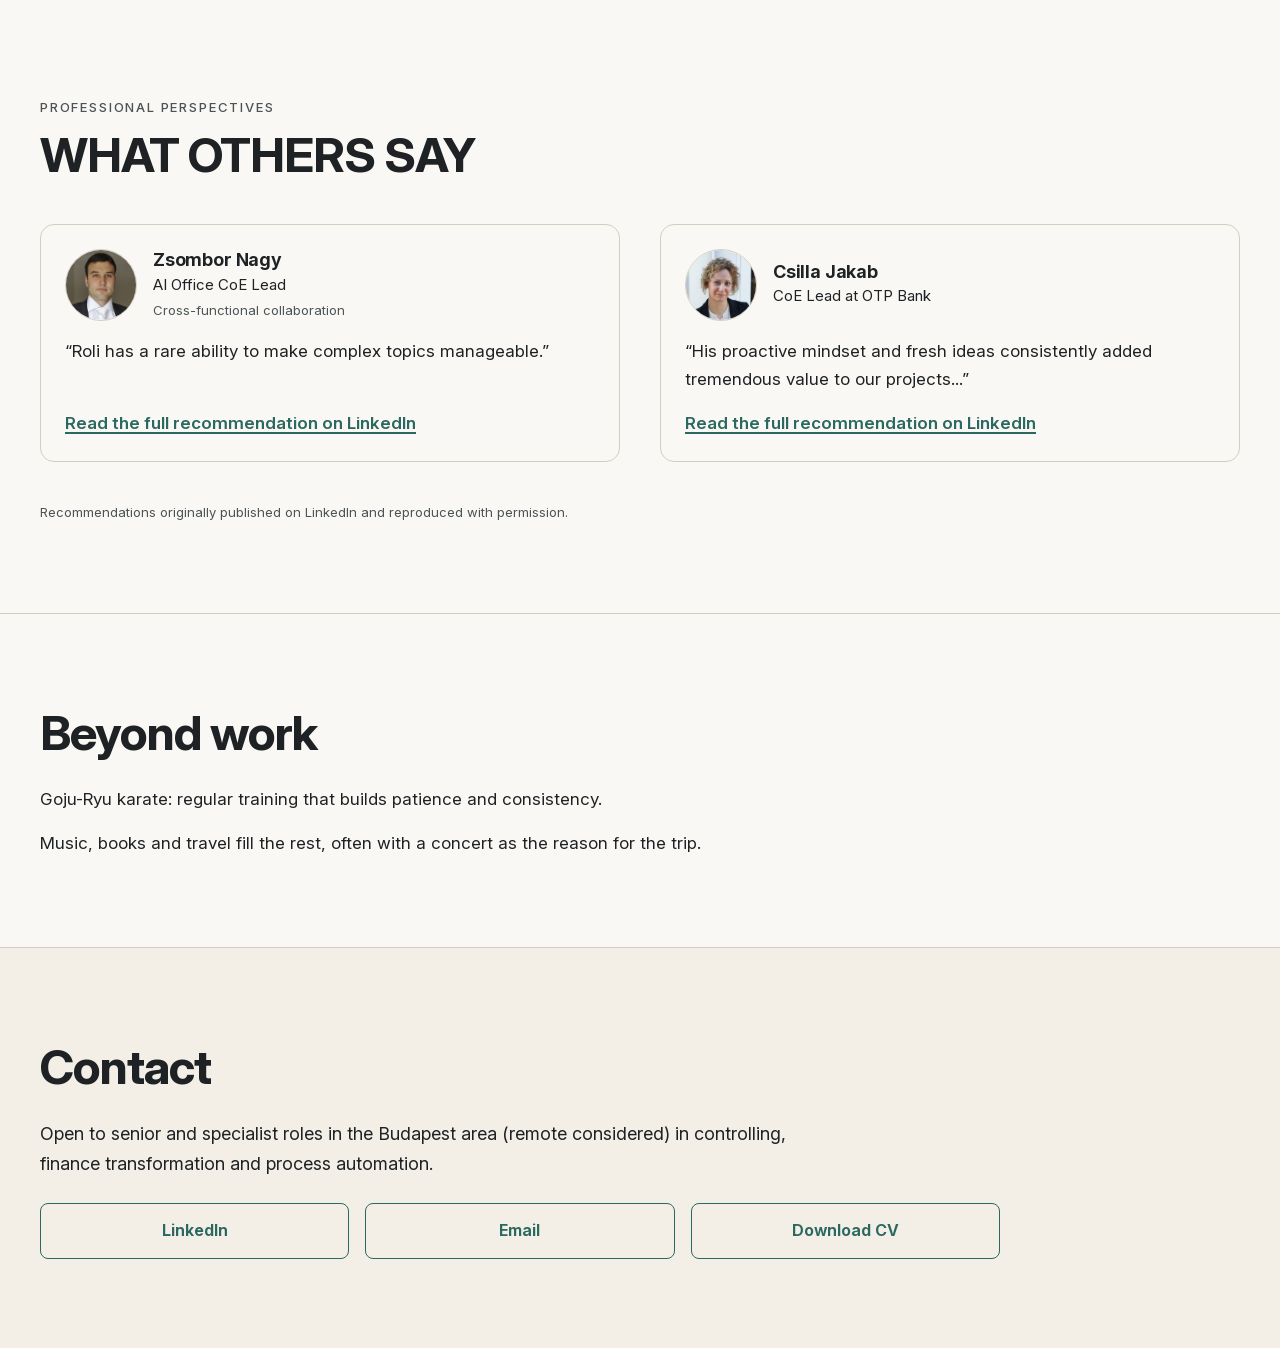
==== commit dc3bd1d8: "Add remote considered to contact line Co-Authored-By: Claude Sonnet 5.5 <noreply@anthropic.com> Clau" ====
--- a/index.html
+++ b/index.html
@@ -292,7 +292,7 @@
     <div class="wrap">
       <div class="section__head" data-reveal><h2 id="contact-title">Contact</h2></div>
       <div class="contact" data-reveal>
-        <p class="contact__lead">Open to senior and specialist roles in the Budapest area in controlling, finance transformation and process automation.</p>
+        <p class="contact__lead">Open to senior and specialist roles in the Budapest area (remote considered) in controlling, finance transformation and process automation.</p>
         <ul class="contact__links">
           <li><a class="contact-cta" href="https://www.linkedin.com/in/rmalczanek/" target="_blank" rel="noopener noreferrer">LinkedIn<span class="sr-only"> (opens in a new tab)</span></a></li>
           <li><a class="contact-cta" href="mailto:rolandmalczanek@gmail.com">Email</a></li>
